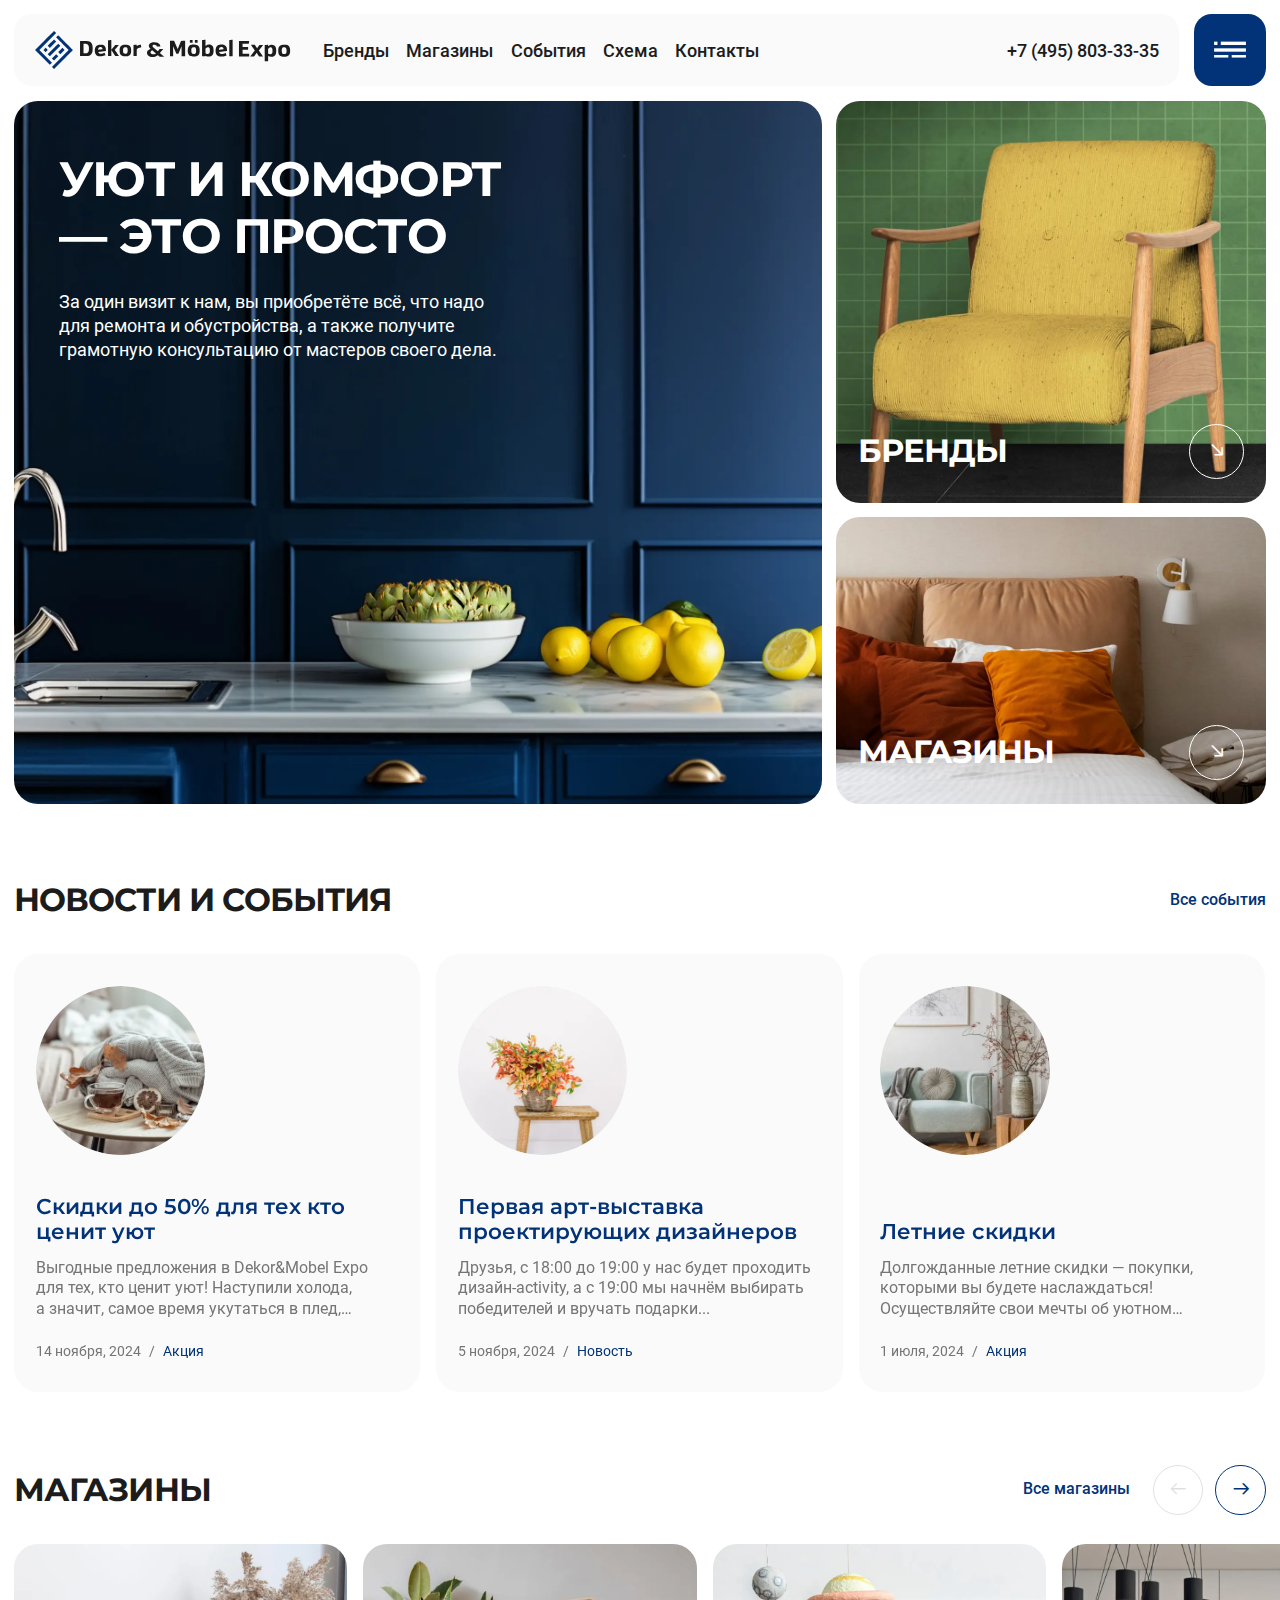
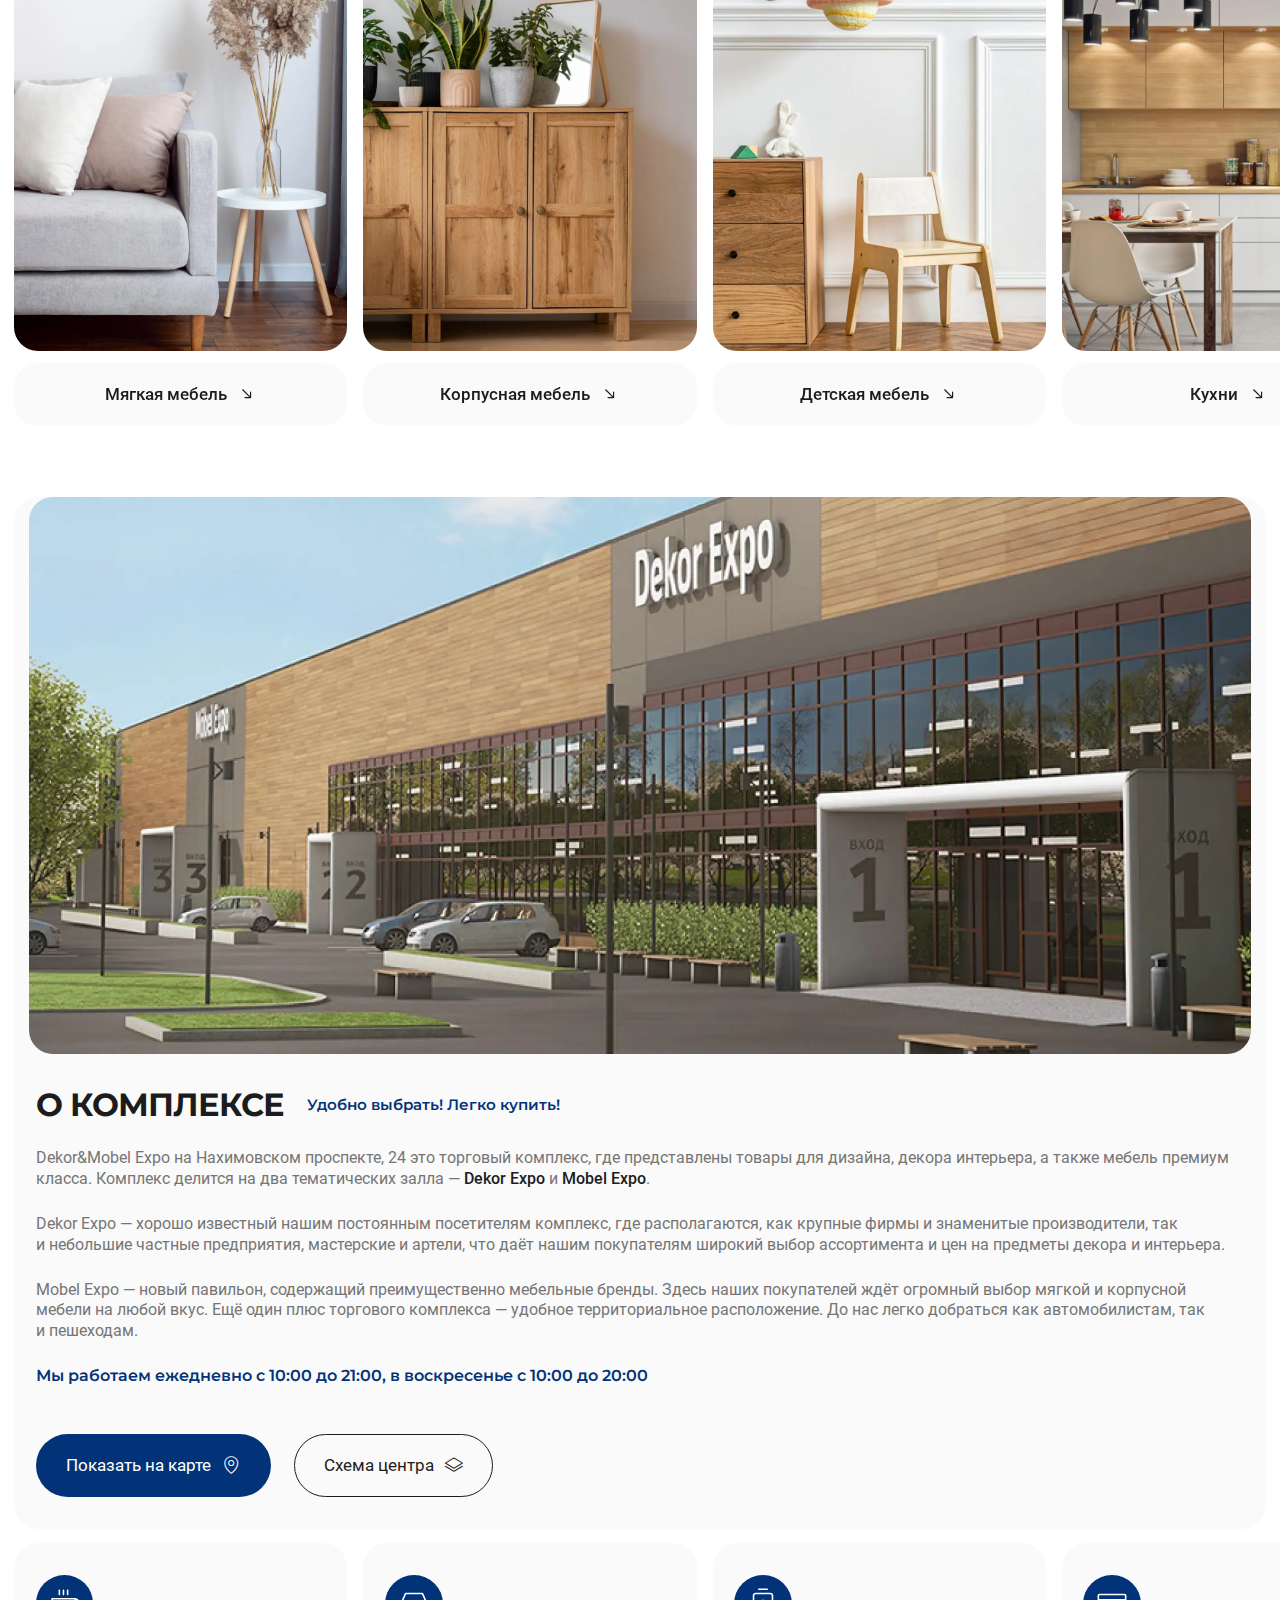
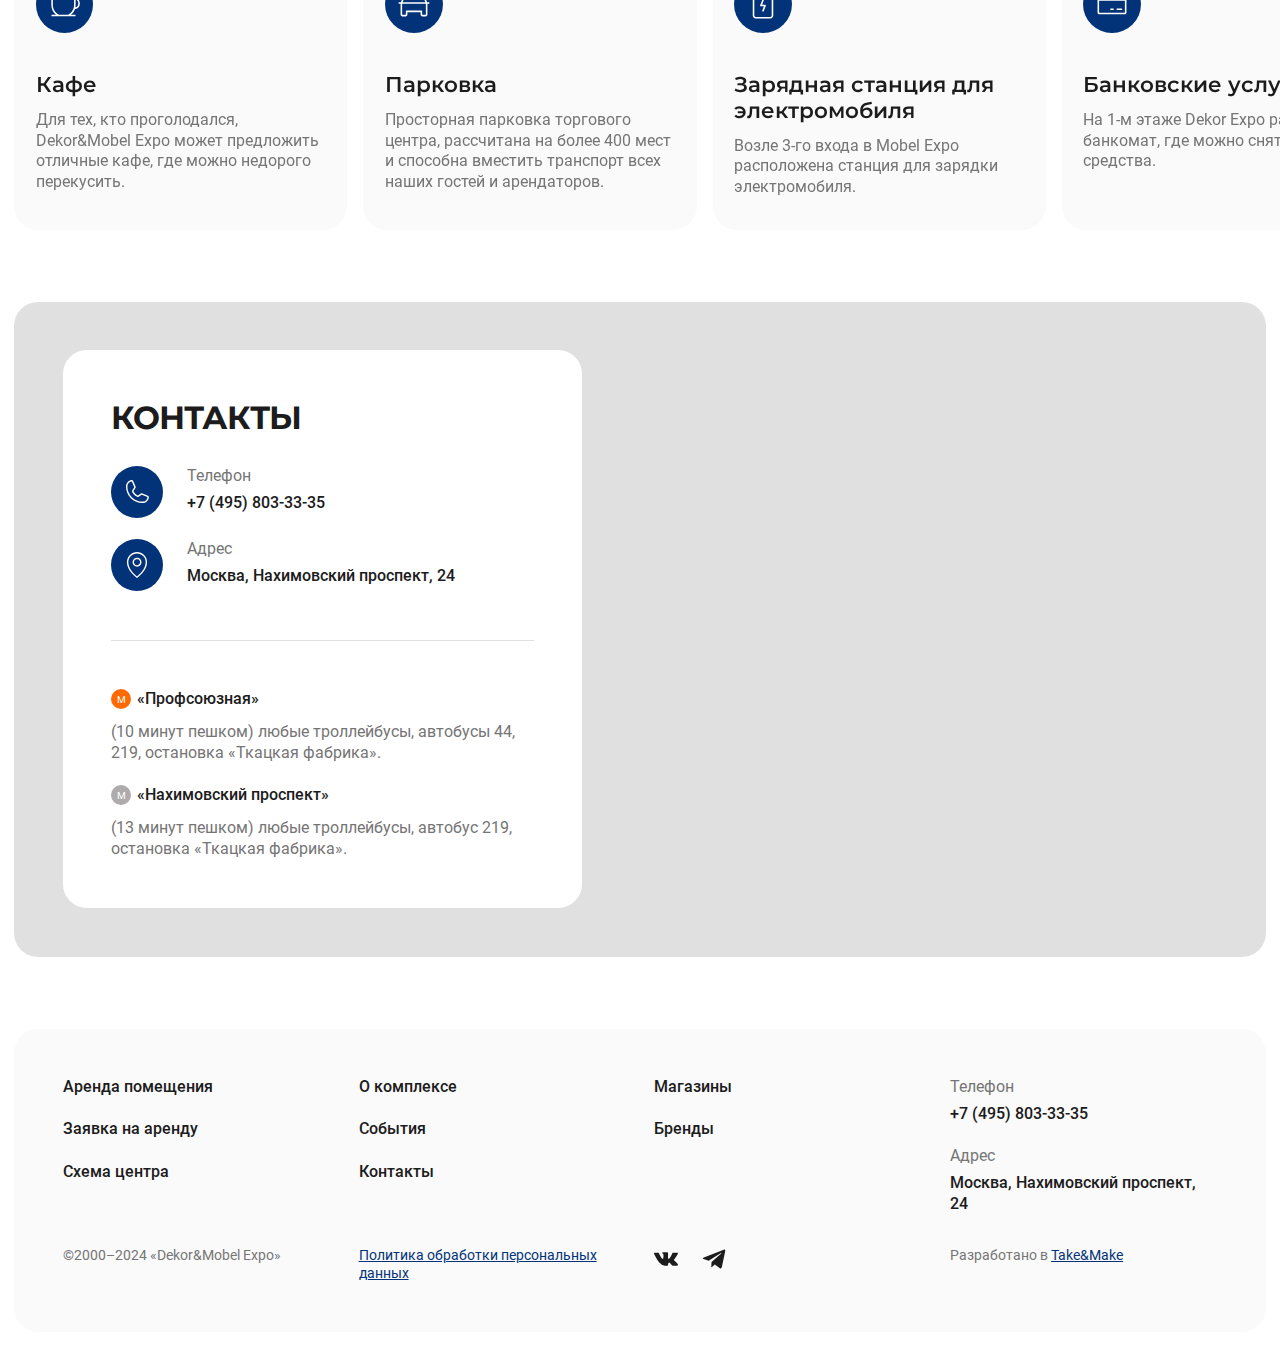
==== index.html @ 12298556 "Загружен проект" ====
<!DOCTYPE html>
<html lang="ru">
  <head>
    <meta charset="UTF-8">
    <meta http-equiv="X-UA-Compatible" content="IE=edge">
    <meta name="viewport" content="width=device-width, initial-scale=1.0">
    <meta name="theme-color" content="#ffffff">
    <link rel="icon" href="./img/content/favicon.svg">
    <link rel="mask-icon" href="./img/content/favicon.svg" color="#ffffff">
    <link rel="apple-touch-icon" sizes="152x152" href="./img/content/touch-icon-ipad.png">
    <link rel="apple-touch-icon" sizes="167x167" href="./img/content/touch-icon-ipad-pro.png">
    <link rel="apple-touch-icon" sizes="180x180" href="./img/content/touch-icon-iphone-retina.png">
    <title>Главная</title>
    <link rel="stylesheet" href="./css/style.min.css">
    <script src="./js/script.min.js" defer></script>
  </head>

  <body>
    <div class="wrapper">
      <header class="header" data-lp>
        <div class="container">
          <div class="header__body">
            <div class="header__main">
              <a class="header__logo logo" href="#" data-goto=".wrapper">
                <img class="logo__img" src="./img/content/logo.svg" alt="Dekor&Mobel Expo">
              </a>
              <nav class="header__nav header-nav">
                <ul class="header-nav__list">
                  <li class="header-nav__item">
                    <a class="header-nav__link" href="./brends.html">Бренды</a>
                  </li>
                  <li class="header-nav__item">
                    <a class="header-nav__link" href="./shops.html">Магазины</a>
                  </li>
                  <li class="header-nav__item">
                    <a class="header-nav__link" href="./events.html">События</a>
                  </li>
                  <li class="header-nav__item">
                    <a class="header-nav__link" href="./scheme.html">Схема</a>
                  </li>
                  <li class="header-nav__item">
                    <a class="header-nav__link" href="./contacts.html">Контакты</a>
                  </li>
                </ul>
              </nav>
              <ul class="header__info header-info">
                <li class="header-info__item header-info__item_schedule">
                  <span class="header-info__box"><b>ПН-СБ</b> 10:00 - 21:00</span>
                  <span class="header-info__box"><b>ВС</b> 10:00 - 20:00</span>
                </li>
                <li class="header-info__item"><a href="tel:+74958033335">+7 (495) 803-33-35</a></li>
              </ul>
            </div>
            <button class="header__menu" type="button" data-menu>
              <svg viewBox="0 0 86 86" fill="none" xmlns="http://www.w3.org/2000/svg" aria-hidden="true">
                  <rect x="24" y="33" width="4" height="4" fill="currentColor"/>
                  <rect x="32" y="33" width="30" height="4" fill="currentColor"/>
                  <rect x="24" y="41" width="38" height="4" fill="currentColor"/>
                  <rect x="24" y="49" width="17" height="3" fill="currentColor"/>
                  <rect x="45" y="49" width="17" height="3" fill="currentColor"/>
                </svg>
              <span class="seo">Меню сайта</span>
            </button>
          </div>
        </div>
      </header>

      <main class="page">
        <section class="welcome _mb">
          <div class="container">
            <div class="welcome__body">
              <div class="welcome__main">
                <figure class="welcome__img-box">
                  <picture><source srcset="./img/content/photo/welcome-1.webp" type="image/webp"><img class="welcome__img" src="./img/content/photo/welcome-1.jpg" alt="image"></picture>
                </figure>
                <div class="welcome__content">
                  <h1 class="welcome__title _h1">Уют и комфорт &mdash; это просто</h1>
                  <p class="welcome__text _p1">
                    За один визит к нам, вы приобретёте всё, что надо для ремонта
                    и обустройства, а также получите грамотную консультацию от мастеров
                    своего дела.
                  </p>
                </div>
              </div>
              <!-- welcome__cards выводим если есть ссылки welcome__link -->
              <div class="welcome__cards">
                <div class="welcome__card">
                  <figure class="welcome__img-box">
                    <picture><source srcset="./img/content/photo/welcome-2.webp" type="image/webp"><img class="welcome__img" src="./img/content/photo/welcome-2.jpg" alt="Бренды"></picture>
                  </figure>
                  <div class="welcome__card-inner">
                    <a class="welcome__link _h2" href="./brends.html">
                      <span class="welcome__link-text">Бренды</span>
                      <span
                        class="welcome__link-icon icon-link ilink ilink_large"
                        aria-hidden="true"
                      ></span>
                    </a>
                  </div>
                </div>
                <div class="welcome__card">
                  <figure class="welcome__img-box">
                    <picture><source srcset="./img/content/photo/welcome-3.webp" type="image/webp"><img class="welcome__img" src="./img/content/photo/welcome-3.jpg" alt="Магазины"></picture>
                  </figure>
                  <div class="welcome__card-inner">
                    <a class="welcome__link _h2" href="./shops.html">
                      <span class="welcome__link-text">Магазины</span>
                      <span
                        class="welcome__link-icon icon-link ilink ilink_large"
                        aria-hidden="true"
                      ></span>
                    </a>
                  </div>
                </div>
              </div>
            </div>
          </div>
        </section>
        <section class="h-news _mb">
          <div class="container">
            <div class="h-news__body">
              <!-- если нужны стрелки - убрать style="padding-right: 0" -->
              <div class="h-news__head" style="padding-right: 0">
                <h2 class="h-news__title _h2">Новости и события</h2>
                <div class="h-news__action">
                  <a class="h-news__more" href="./events.html">
                    <span class="h-news__more-icon icon-link ilink" aria-hidden="true"></span>
                    <span class="h-news__more-text">Все cобытия</span>
                  </a>
                </div>
              </div>
              <div class="news-slider">
                <div class="news-slider__wrapper">
                  <div class="news-slider__items">
                    <div class="news-slider__item">
                      <div class="new-card">
                        <figure class="new-card__img-box">
                          <picture><source srcset="./img/content/photo/new-card-1.webp" type="image/webp"><img class="new-card__img" src="./img/content/photo/new-card-1.jpg" alt="Скидки до 50% для тех кто ценит уют"></picture>
                        </figure>
                        <div class="new-card__main">
                          <a class="new-card__link" href="./new.html">
                            <span class="seo">Открыть событие</span>
                          </a>
                          <div class="new-card__content">
                            <h3 class="new-card__title _h3">Скидки до 50% для тех кто ценит уют</h3>
                            <p class="new-card__text">
                              Выгодные предложения в Dekor&amp;Mobel Expo для тех, кто ценит уют!
                              Наступили холода, а значит, самое время укутаться в плед, заварить
                              чашку ароматного чая...
                            </p>
                          </div>
                          <div
                            class="new-card__link-icon icon-link ilink ilink_large"
                            aria-hidden="true"
                          ></div>
                        </div>
                        <div class="new-card__info">
                          <ul class="new-info">
                            <li class="new-info__item">
                              <time class="new-info__date" datetime="2024-04-24 19:00">
                                14 ноября, 2024
                              </time>
                            </li>
                            <li class="new-info__item">Акция</li>
                          </ul>
                        </div>
                      </div>
                    </div>
                    <div class="news-slider__item">
                      <div class="new-card">
                        <figure class="new-card__img-box">
                          <picture><source srcset="./img/content/photo/new-card-2.webp" type="image/webp"><img class="new-card__img" src="./img/content/photo/new-card-2.jpg" alt="Первая арт-выставка проектирующих дизайнеров"></picture>
                        </figure>
                        <div class="new-card__main">
                          <a class="new-card__link" href="./new.html">
                            <span class="seo">Открыть событие</span>
                          </a>
                          <div class="new-card__content">
                            <h3 class="new-card__title _h3">
                              Первая арт-выставка проектирующих дизайнеров
                            </h3>
                            <p class="new-card__text">
                              Друзья, с 18:00 до 19:00 у нас будет проходить
                              дизайн-activity, а с 19:00 мы начнём выбирать победителей
                              и вручать подарки...
                            </p>
                          </div>
                          <div
                            class="new-card__link-icon icon-link ilink ilink_large"
                            aria-hidden="true"
                          ></div>
                        </div>
                        <div class="new-card__info">
                          <ul class="new-info">
                            <li class="new-info__item">
                              <time class="new-info__date" datetime="2024-04-24 19:00">
                                5 ноября, 2024
                              </time>
                            </li>
                            <li class="new-info__item">Новость</li>
                          </ul>
                        </div>
                      </div>
                    </div>
                    <div class="news-slider__item">
                      <div class="new-card">
                        <figure class="new-card__img-box">
                          <picture><source srcset="./img/content/photo/new-card-3.webp" type="image/webp"><img class="new-card__img" src="./img/content/photo/new-card-3.jpg" alt="Летние скидки"></picture>
                        </figure>
                        <div class="new-card__main">
                          <a class="new-card__link" href="./new.html">
                            <span class="seo">Открыть событие</span>
                          </a>
                          <div class="new-card__content">
                            <h3 class="new-card__title _h3">Летние скидки</h3>
                            <p class="new-card__text">
                              Долгожданные летние скидки &mdash; покупки, которыми вы будете
                              наслаждаться! Осуществляйте свои мечты об уютном и стильном
                              интерьере...
                            </p>
                          </div>
                          <div
                            class="new-card__link-icon icon-link ilink ilink_large"
                            aria-hidden="true"
                          ></div>
                        </div>
                        <div class="new-card__info">
                          <ul class="new-info">
                            <li class="new-info__item">
                              <time class="new-info__date" datetime="2024-04-24 19:00">
                                1 июля, 2024
                              </time>
                            </li>
                            <li class="new-info__item">Акция</li>
                          </ul>
                        </div>
                      </div>
                    </div>
                  </div>
                </div>
                <!-- если нужны стрелки - убрать style="display: none" -->
                <div class="news-slider__actions" style="display: none">
                  <button
                    class="news-slider__button news-slider__button_prev icon-left ilink"
                    type="button"
                  >
                    <span class="seo">Следующий слайд</span>
                  </button>
                  <button
                    class="news-slider__button news-slider__button_next icon-right ilink"
                    type="button"
                  >
                    <span class="seo">Следующий слайд</span>
                  </button>
                </div>
              </div>
            </div>
          </div>
        </section>
        <section class="h-shops _mb">
          <div class="container">
            <div class="h-shops__body">
              <div class="h-shops__head">
                <h2 class="h-shops__title _h2">Магазины</h2>
                <div class="h-shops__action">
                  <a class="h-shops__more" href="./shops.html">
                    <span class="h-shops__more-icon icon-link ilink" aria-hidden="true"></span>
                    <span class="h-shops__more-text">Все магазины</span>
                  </a>
                </div>
              </div>
              <div class="shops-slider">
                <div class="shops-slider__wrapper">
                  <ul class="shops-slider__items">
                    <li class="shops-slider__item">
                      <figure class="shops-slider__img-box">
                        <picture><source srcset="./img/content/category/category-1.webp" type="image/webp"><img class="shops-slider__img" src="./img/content/category/category-1.jpg" alt="Мягкая мебель"></picture>
                      </figure>
                      <a class="shops-slider__btn btn btn_light icon-link" href="./shops.html#id">
                        <span>Мягкая мебель</span>
                      </a>
                    </li>
                    <li class="shops-slider__item">
                      <figure class="shops-slider__img-box">
                        <picture><source srcset="./img/content/category/category-2.webp" type="image/webp"><img class="shops-slider__img" src="./img/content/category/category-2.jpg" alt="Корпусная мебель"></picture>
                      </figure>
                      <a class="shops-slider__btn btn btn_light icon-link" href="./shops.html#id">
                        <span>Корпусная мебель</span>
                      </a>
                    </li>
                    <li class="shops-slider__item">
                      <figure class="shops-slider__img-box">
                        <picture><source srcset="./img/content/category/category-3.webp" type="image/webp"><img class="shops-slider__img" src="./img/content/category/category-3.jpg" alt="Детская мебель"></picture>
                      </figure>
                      <a class="shops-slider__btn btn btn_light icon-link" href="./shops.html#id">
                        <span>Детская мебель</span>
                      </a>
                    </li>
                    <li class="shops-slider__item">
                      <figure class="shops-slider__img-box">
                        <picture><source srcset="./img/content/category/category-4.webp" type="image/webp"><img class="shops-slider__img" src="./img/content/category/category-4.jpg" alt="Кухни"></picture>
                      </figure>
                      <a class="shops-slider__btn btn btn_light icon-link" href="./shops.html#id">
                        <span>Кухни</span>
                      </a>
                    </li>
                    <li class="shops-slider__item">
                      <figure class="shops-slider__img-box">
                        <picture><source srcset="./img/content/category/category-5.webp" type="image/webp"><img class="shops-slider__img" src="./img/content/category/category-5.jpg" alt="Столы и стулья"></picture>
                      </figure>
                      <a class="shops-slider__btn btn btn_light icon-link" href="./shops.html#id">
                        <span>Столы и стулья</span>
                      </a>
                    </li>
                    <li class="shops-slider__item">
                      <figure class="shops-slider__img-box">
                        <picture><source srcset="./img/content/category/category-6.webp" type="image/webp"><img class="shops-slider__img" src="./img/content/category/category-6.jpg" alt="Кровати и матрасы"></picture>
                      </figure>
                      <a class="shops-slider__btn btn btn_light icon-link" href="./shops.html#id">
                        <span>Кровати и матрасы</span>
                      </a>
                    </li>
                    <li class="shops-slider__item">
                      <figure class="shops-slider__img-box">
                        <picture><source srcset="./img/content/category/category-7.webp" type="image/webp"><img class="shops-slider__img" src="./img/content/category/category-7.jpg" alt="Предметы интерьера"></picture>
                      </figure>
                      <a class="shops-slider__btn btn btn_light icon-link" href="./shops.html#id">
                        <span>Предметы интерьера</span>
                      </a>
                    </li>
                    <li class="shops-slider__item">
                      <figure class="shops-slider__img-box">
                        <picture><source srcset="./img/content/category/category-8.webp" type="image/webp"><img class="shops-slider__img" src="./img/content/category/category-8.jpg" alt="Ковры"></picture>
                      </figure>
                      <a class="shops-slider__btn btn btn_light icon-link" href="./shops.html#id">
                        <span>Ковры</span>
                      </a>
                    </li>
                    <li class="shops-slider__item">
                      <figure class="shops-slider__img-box">
                        <picture><source srcset="./img/content/category/category-9.webp" type="image/webp"><img class="shops-slider__img" src="./img/content/category/category-9.jpg" alt="Текстиль"></picture>
                      </figure>
                      <a class="shops-slider__btn btn btn_light icon-link" href="./shops.html#id">
                        <span>Текстиль</span>
                      </a>
                    </li>
                    <li class="shops-slider__item">
                      <figure class="shops-slider__img-box">
                        <picture><source srcset="./img/content/category/category-10.webp" type="image/webp"><img class="shops-slider__img" src="./img/content/category/category-10.jpg" alt="Освещение"></picture>
                      </figure>
                      <a class="shops-slider__btn btn btn_light icon-link" href="./shops.html#id">
                        <span>Освещение</span>
                      </a>
                    </li>
                    <li class="shops-slider__item">
                      <figure class="shops-slider__img-box">
                        <picture><source srcset="./img/content/category/category-11.webp" type="image/webp"><img class="shops-slider__img" src="./img/content/category/category-11.jpg" alt="Электрооборудование"></picture>
                      </figure>
                      <a class="shops-slider__btn btn btn_light icon-link" href="./shops.html#id">
                        <span>Электрооборудование</span>
                      </a>
                    </li>
                    <li class="shops-slider__item">
                      <figure class="shops-slider__img-box">
                        <picture><source srcset="./img/content/category/category-12.webp" type="image/webp"><img class="shops-slider__img" src="./img/content/category/category-12.jpg" alt="Двери и окна"></picture>
                      </figure>
                      <a class="shops-slider__btn btn btn_light icon-link" href="./shops.html#id">
                        <span>Двери и окна</span>
                      </a>
                    </li>
                    <li class="shops-slider__item">
                      <figure class="shops-slider__img-box">
                        <picture><source srcset="./img/content/category/category-13.webp" type="image/webp"><img class="shops-slider__img" src="./img/content/category/category-13.jpg" alt="Напольные покрытия"></picture>
                      </figure>
                      <a class="shops-slider__btn btn btn_light icon-link" href="./shops.html#id">
                        <span>Напольные покрытия</span>
                      </a>
                    </li>
                    <li class="shops-slider__item">
                      <figure class="shops-slider__img-box">
                        <picture><source srcset="./img/content/category/category-14.webp" type="image/webp"><img class="shops-slider__img" src="./img/content/category/category-14.jpg" alt="Плитка и керамогранит"></picture>
                      </figure>
                      <a class="shops-slider__btn btn btn_light icon-link" href="./shops.html#id">
                        <span>Плитка и керамогранит</span>
                      </a>
                    </li>
                    <li class="shops-slider__item">
                      <figure class="shops-slider__img-box">
                        <picture><source srcset="./img/content/category/category-15.webp" type="image/webp"><img class="shops-slider__img" src="./img/content/category/category-15.jpg" alt="Искусственный и натуральный камень"></picture>
                      </figure>
                      <a class="shops-slider__btn btn btn_light icon-link" href="./shops.html#id">
                        <span>Искусственный и натуральный камень</span>
                      </a>
                    </li>
                    <li class="shops-slider__item">
                      <figure class="shops-slider__img-box">
                        <picture><source srcset="./img/content/category/category-16.webp" type="image/webp"><img class="shops-slider__img" src="./img/content/category/category-16.jpg" alt="Лакокрасочные материалы"></picture>
                      </figure>
                      <a class="shops-slider__btn btn btn_light icon-link" href="./shops.html#id">
                        <span>Лакокрасочные материалы</span>
                      </a>
                    </li>
                    <li class="shops-slider__item">
                      <figure class="shops-slider__img-box">
                        <picture><source srcset="./img/content/category/category-17.webp" type="image/webp"><img class="shops-slider__img" src="./img/content/category/category-17.jpg" alt="Сантехника"></picture>
                      </figure>
                      <a class="shops-slider__btn btn btn_light icon-link" href="./shops.html#id">
                        <span>Сантехника</span>
                      </a>
                    </li>
                    <li class="shops-slider__item">
                      <figure class="shops-slider__img-box">
                        <picture><source srcset="./img/content/category/category-18.webp" type="image/webp"><img class="shops-slider__img" src="./img/content/category/category-18.jpg" alt="Вентиляция и кондиционирование"></picture>
                      </figure>
                      <a class="shops-slider__btn btn btn_light icon-link" href="./shops.html#id">
                        <span>Вентиляция и кондиционирование</span>
                      </a>
                    </li>
                    <li class="shops-slider__item">
                      <figure class="shops-slider__img-box">
                        <picture><source srcset="./img/content/category/category-19.webp" type="image/webp"><img class="shops-slider__img" src="./img/content/category/category-19.jpg" alt="Камины"></picture>
                      </figure>
                      <a class="shops-slider__btn btn btn_light icon-link" href="./shops.html#id">
                        <span>Камины</span>
                      </a>
                    </li>
                    <li class="shops-slider__item">
                      <figure class="shops-slider__img-box">
                        <picture><source srcset="./img/content/category/category-20.webp" type="image/webp"><img class="shops-slider__img" src="./img/content/category/category-20.jpg" alt="Лифты"></picture>
                      </figure>
                      <a class="shops-slider__btn btn btn_light icon-link" href="./shops.html#id">
                        <span>Лифты</span>
                      </a>
                    </li>
                  </ul>
                </div>
                <div class="shops-slider__actions">
                  <button
                    class="shops-slider__button shops-slider__button_prev icon-left ilink"
                    type="button"
                  >
                    <span class="seo">Следующий слайд</span>
                  </button>
                  <button
                    class="shops-slider__button shops-slider__button_next icon-right ilink"
                    type="button"
                  >
                    <span class="seo">Следующий слайд</span>
                  </button>
                </div>
              </div>
            </div>
          </div>
        </section>
        <section class="h-about _mb">
          <div class="container">
            <div class="h-about__body">
              <div class="h-about__main">
                <figure class="h-about__img-box">
                  <picture><source srcset="./img/content/photo/about-1.webp" type="image/webp"><img class="h-about__img" src="./img/content/photo/about-1.jpg" alt="Торговый комплекс Mobel и Dekor Expo, Москва, Нахимовский проспект, 24"></picture>
                </figure>
                <div class="h-about__content">
                  <div class="h-about__head">
                    <div class="h-about-head">
                      <div class="h-about-head__item">
                        <h2 class="h-about-head__title _h2">О комплексе</h2>
                      </div>
                      <div class="h-about-head__item">
                        <strong class="h-about-head__slogan">Удобно выбрать! Легко купить!</strong>
                      </div>
                    </div>
                  </div>
                  <div class="h-about__showmore" data-showmore data-showmore-media="576">
                    <div class="h-about__showmore-content" data-showmore-content="220">
                      <p class="h-about__text">
                        Dekor&amp;Mobel Expo на Нахимовском проспекте, 24 это торговый комплекс,
                        где представлены товары для дизайна, декора интерьера, а также мебель премиум
                        класса. Комплекс делится на два тематических залла &mdash;
                        <b>Dekor Expo</b> и <b>Mobel Expo</b>.
                      </p>
                      <p class="h-about__text">
                        Dekor Expo &mdash; хорошо известный нашим постоянным посетителям комплекс,
                        где располагаются, как крупные фирмы и знаменитые производители, так
                        и небольшие частные предприятия, мастерские и артели, что даёт нашим
                        покупателям широкий выбор ассортимента и цен на предметы декора
                        и интерьера.
                      </p>
                      <p class="h-about__text">
                        Mobel Expo &mdash; новый павильон, содержащий преимущественно мебельные
                        бренды. Здесь наших покупателей ждёт огромный выбор мягкой и корпусной мебели
                        на любой вкус. Ещё один плюс торгового комплекса &mdash; удобное
                        территориальное расположение. До нас легко добраться как автомобилистам, так
                        и пешеходам.
                      </p>
                    </div>
                    <button class="h-about__showmore-btn" hidden data-showmore-button type="button">
                      <span>Подробнее</span>
                      <span>Скрыть</span>
                    </button>
                  </div>
                  <p class="h-about__text h-about__text_accent">
                    Мы работаем ежедневно с 10:00 до 21:00, в воскресенье с 10:00
                    до 20:00
                  </p>
                  <div class="h-about__action">
                    <a
                      class="h-about__btn btn btn_accent icon-pin"
                      href="#map"
                      data-goto="#map"
                      data-goto-top="100"
                    >
                      Показать на карте
                    </a>
                    <a class="h-about__btn btn btn_contour icon-stack" href="./scheme.html">
                      Схема центра
                    </a>
                  </div>
                </div>
              </div>
              <div class="benefits-slider">
                <div class="benefits-slider__wrapper">
                  <div class="benefits-slider__items">
                    <div class="benefits-slider__item">
                      <figure class="benefits-slider__img-box">
                        <img class="benefits-slider__img" src="./img/content/icons/coffee.svg" alt="Кафе">
                      </figure>
                      <h3 class="benefits-slider__title _h3">Кафе</h3>
                      <p class="benefits-slider__text">
                        Для тех, кто проголодался, Dekor&amp;Mobel Expo может предложить отличные кафе,
                        где можно недорого перекусить.
                      </p>
                    </div>
                    <div class="benefits-slider__item">
                      <figure class="benefits-slider__img-box">
                        <img class="benefits-slider__img" src="./img/content/icons/car.svg" alt="Парковка">
                      </figure>
                      <h3 class="benefits-slider__title _h3">Парковка</h3>
                      <p class="benefits-slider__text">
                        Просторная парковка торгового центра, рассчитана на более 400 мест и способна
                        вместить транспорт всех наших гостей и арендаторов.
                      </p>
                    </div>
                    <div class="benefits-slider__item">
                      <figure class="benefits-slider__img-box">
                        <img class="benefits-slider__img" src="./img/content/icons/battery.svg" alt="Зарядная станция для электромобиля">
                      </figure>
                      <h3 class="benefits-slider__title _h3">Зарядная станция для электромобиля</h3>
                      <p class="benefits-slider__text">
                        Возле 3-го входа в Mobel Expo расположена станция для зарядки электромобиля.
                      </p>
                    </div>
                    <div class="benefits-slider__item">
                      <figure class="benefits-slider__img-box">
                        <img class="benefits-slider__img" src="./img/content/icons/card.svg" alt="Банковские услуги">
                      </figure>
                      <h3 class="benefits-slider__title _h3">Банковские услуги</h3>
                      <p class="benefits-slider__text">
                        На 1-м этаже Dekor Expo расположен банкомат, где можно снять наличные средства.
                      </p>
                    </div>
                  </div>
                </div>
              </div>
            </div>
          </div>
        </section>
        <section class="h-contacts _mb">
          <div class="container">
            <div class="h-contacts__body">
              <div class="h-contacts__main">
                <h2 class="h-contacts__title _h2">Контакты</h2>
                <div class="list-grid">
                  <div class="list-grid__box">
                    <div class="contact-card">
                      <div class="contact-card__item">
                        <figure class="contact-card__img-box" aria-hidden="true">
                          <img class="contact-card__img" src="./img/content/icons/tel.svg" alt="Телефон">
                        </figure>
                        <dl class="contact-card__content">
                          <dt class="contact-card__name">Телефон</dt>
                          <dd class="contact-card__text">
                            <a href="tel:+74958033335">+7 (495) 803-33-35</a>
                          </dd>
                        </dl>
                      </div>
                      <div class="contact-card__item">
                        <figure class="contact-card__img-box" aria-hidden="true">
                          <img class="contact-card__img" src="./img/content/icons/pin.svg" alt="Адрес">
                        </figure>
                        <dl class="contact-card__content">
                          <dt class="contact-card__name">Адрес</dt>
                          <dd class="contact-card__text">Москва, Нахимовский проспект, 24</dd>
                        </dl>
                      </div>
                    </div>
                  </div>
                  <div class="list-grid__box">
                    <div class="contact-path">
                      <div class="contact-path__item">
                        <div class="contact-path__head">
                          <span
                            class="contact-path__icon"
                            aria-hidden="true"
                            style="background-color: #ff6a00"
                          >
                            М
                          </span>
                          <span class="contact-path__title">«Профсоюзная»</span>
                        </div>
                        <p class="contact-path__text">
                          (10 минут пешком) любые троллейбусы, автобусы 44, 219, остановка
                          &laquo;Ткацкая фабрика&raquo;.
                        </p>
                      </div>
                      <div class="contact-path__item">
                        <div class="contact-path__head">
                          <span
                            class="contact-path__icon"
                            aria-hidden="true"
                            style="background-color: #adabac"
                          >
                            М
                          </span>
                          <span class="contact-path__title">«Нахимовский проспект»</span>
                        </div>
                        <p class="contact-path__text">
                          (13 минут пешком) любые троллейбусы, автобус 219, остановка &laquo;Ткацкая
                          фабрика&raquo;.
                        </p>
                      </div>
                    </div>
                  </div>
                </div>
              </div>
              <div class="h-contacts__map-box" id="map"></div>
              <script src="https://api-maps.yandex.ru/2.1/?apikey=fe56076b-3bdf-425c-a83d-11dbe30b03b6&lang=ru_RU"></script>
              <script>
                function calculateNewSizeAndOffset() {
                  var windowWidth = window.innerWidth;
                  if (windowWidth < 768) {
                    return { size: [192, 46], offset: [-20, -35], zoom: 14 };
                  } else {
                    return { size: [246, 59], offset: [20, 0], zoom: 16 };
                  }
                }

                ymaps.ready(function () {
                  const map = new ymaps.Map(document.querySelector("#map"), {
                    center: [55.672428, 37.582709],
                    zoom: calculateNewSizeAndOffset().zoom,
                  });

                  const myPlacemark = new ymaps.Placemark(
                    [55.672428, 37.582709],
                    {},
                    {
                      iconLayout: "default#image",
                      iconImageHref: "./img/content/icons/map.svg",
                      iconImageSize: calculateNewSizeAndOffset().size,
                      iconImageOffset: calculateNewSizeAndOffset().offset,
                    }
                  );
                  map.controls.remove("geolocationControl"); // удаляем геолокацию
                  map.controls.remove("searchControl"); // удаляем поиск
                  map.controls.remove("trafficControl"); // удаляем контроль трафика
                  map.controls.remove("typeSelector"); // удаляем тип
                  map.controls.remove("fullscreenControl"); // удаляем кнопку перехода в полноэкранный режим
                  map.controls.remove("zoomControl"); // удаляем контрол зуммирования
                  map.controls.remove("rulerControl"); // удаляем контрол правил
                  map.behaviors.disable(["scrollZoom"]); // отключаем скролл карты (опционально)
                  map.geoObjects.add(myPlacemark);

                  window.addEventListener("resize", function () {
                    const newSizeAndOffset = calculateNewSizeAndOffset();
                    map.setZoom(newSizeAndOffset.zoom);
                    myPlacemark.options.set("iconImageSize", newSizeAndOffset.size);
                    myPlacemark.options.set("iconImageOffset", newSizeAndOffset.offset);
                  });
                });
              </script>
            </div>
          </div>
        </section>
      </main>
      <footer class="footer">
        <div class="container">
          <div class="footer__body">
            <div class="footer__grid footer__grid_main">
              <div class="footer__box footer__box_menu">
                <ul class="footer-menu">
                  <li class="footer-menu__item">
                    <a class="footer-menu__link" href="./index.html">Аренда помещения</a>
                  </li>
                  <li class="footer-menu__item">
                    <a class="footer-menu__link" href="./index.html">Заявка на аренду</a>
                  </li>
                  <li class="footer-menu__item">
                    <a class="footer-menu__link" href="./scheme.html">Схема центра</a>
                  </li>
                </ul>
              </div>
              <div class="footer__box footer__box_menu">
                <ul class="footer-menu">
                  <li class="footer-menu__item">
                    <a class="footer-menu__link" href="./about.html">О комплексе</a>
                  </li>
                  <li class="footer-menu__item">
                    <a class="footer-menu__link" href="./events.html">События</a>
                  </li>
                  <li class="footer-menu__item">
                    <a class="footer-menu__link" href="./contacts.html">Контакты</a>
                  </li>
                </ul>
              </div>
              <div class="footer__box footer__box_menu">
                <ul class="footer-menu">
                  <li class="footer-menu__item">
                    <a class="footer-menu__link" href="./shops.html">Магазины</a>
                  </li>
                  <li class="footer-menu__item">
                    <a class="footer-menu__link" href="./brends.html">Бренды</a>
                  </li>
                </ul>
              </div>
              <div class="footer__box footer__box_">
                <div class="contact-card">
                  <div class="contact-card__item">
                    <dl class="contact-card__content">
                      <dt class="contact-card__name">Телефон</dt>
                      <dd class="contact-card__text">
                        <a href="tel:+74958033335">+7 (495) 803-33-35</a>
                      </dd>
                    </dl>
                  </div>
                  <div class="contact-card__item">
                    <dl class="contact-card__content">
                      <dt class="contact-card__name">Адрес</dt>
                      <dd class="contact-card__text">Москва, Нахимовский проспект, 24</dd>
                    </dl>
                  </div>
                  <div class="contact-card__item contact-card__item_footer-social"></div>
                </div>
              </div>
            </div>
            <div class="footer__grid footer__grid_info">
              <div class="footer__box footer__box_copy">
                <p class="footer__info">©2000–2024 «Dekor&Mobel Expo»</p>
              </div>
              <div class="footer__box footer__box_policy">
                <p class="footer__info">
                  <a href="./policy.html">Политика обработки персональных данных</a>
                </p>
              </div>
              <div class="footer__box footer__box_social">
                <ul class="social" data-da=".contact-card__item_footer-social,767,first">
                  <li class="social__item">
                    <a class="social__link" href="https://vk.com/" target="_blank">
                      <svg viewBox="0 0 24 24" fill="none" xmlns="http://www.w3.org/2000/svg">
                      <path d="M23.8728 17.5197C23.8437 17.457 23.8166 17.4051 23.7915 17.3635C23.3751 16.6135 22.5793 15.693 21.4048 14.6017L21.3799 14.5767L21.3675 14.5644L21.3549 14.5519H21.3423C20.8093 14.0437 20.4717 13.702 20.3303 13.5271C20.0716 13.1938 20.0137 12.8565 20.1551 12.5147C20.2549 12.2565 20.6301 11.7112 21.2797 10.878C21.6214 10.4364 21.892 10.0825 22.0918 9.81589C23.5331 7.89977 24.158 6.67535 23.9663 6.14213L23.8919 6.01753C23.8418 5.94251 23.7127 5.87388 23.5047 5.8113C23.2962 5.74884 23.0297 5.73851 22.7047 5.78014L19.106 5.80499C19.0477 5.78434 18.9645 5.78626 18.856 5.8113C18.7477 5.83633 18.6935 5.84889 18.6935 5.84889L18.6309 5.88019L18.5812 5.91778C18.5395 5.94264 18.4937 5.98637 18.4436 6.04887C18.3939 6.11115 18.3523 6.18424 18.319 6.26752C17.9272 7.27552 17.4817 8.21271 16.9818 9.07903C16.6735 9.59561 16.3904 10.0433 16.1319 10.4224C15.8737 10.8013 15.6571 11.0805 15.4823 11.2595C15.3073 11.4386 15.1493 11.5821 15.0074 11.6905C14.8657 11.799 14.7575 11.8448 14.6827 11.828C14.6076 11.8113 14.5369 11.7946 14.47 11.778C14.3534 11.703 14.2597 11.601 14.189 11.4719C14.118 11.3427 14.0702 11.1802 14.0452 10.9845C14.0204 10.7886 14.0057 10.6201 14.0015 10.4784C13.9976 10.3369 13.9994 10.1367 14.0078 9.87852C14.0165 9.62017 14.0204 9.44536 14.0204 9.35371C14.0204 9.0371 14.0265 8.69349 14.0389 8.32278C14.0515 7.95207 14.0617 7.65835 14.0703 7.44197C14.0788 7.22537 14.0827 6.9962 14.0827 6.75461C14.0827 6.51301 14.068 6.32355 14.0389 6.18603C14.0102 6.04869 13.9661 5.91538 13.9081 5.78613C13.8496 5.65702 13.7641 5.55714 13.6519 5.48624C13.5395 5.41542 13.3997 5.35923 13.2333 5.31747C12.7917 5.21755 12.2295 5.1635 11.5462 5.1551C9.99683 5.13847 9.00126 5.23852 8.55974 5.45512C8.3848 5.54664 8.2265 5.67168 8.08495 5.82985C7.93496 6.01319 7.91404 6.11325 8.02232 6.1297C8.52223 6.20459 8.87613 6.38373 9.08442 6.66694L9.15948 6.81702C9.21786 6.9253 9.27616 7.117 9.3345 7.39186C9.39276 7.66671 9.43035 7.97076 9.4469 8.30383C9.48847 8.91206 9.48847 9.43271 9.4469 9.86583C9.40519 10.2991 9.3658 10.6364 9.3282 10.878C9.2906 11.1196 9.23441 11.3154 9.15948 11.4653C9.08442 11.6152 9.03448 11.7069 9.00944 11.7402C8.98445 11.7734 8.96362 11.7944 8.94708 11.8026C8.8388 11.8441 8.72618 11.8652 8.60963 11.8652C8.49291 11.8652 8.35136 11.8069 8.18479 11.6902C8.01825 11.5735 7.84542 11.4132 7.66628 11.2091C7.48714 11.0049 7.28511 10.7196 7.0601 10.3531C6.83527 9.98658 6.60199 9.55342 6.3604 9.0536L6.16052 8.69112C6.03556 8.45793 5.86487 8.11839 5.64827 7.6728C5.43153 7.22703 5.23996 6.79584 5.07343 6.37931C5.00686 6.20437 4.90685 6.07119 4.77358 5.97954L4.71104 5.94194C4.66946 5.90868 4.60272 5.87336 4.51116 5.83572C4.41946 5.79812 4.32379 5.77116 4.22374 5.75457L0.799886 5.77943C0.450013 5.77943 0.21262 5.8587 0.0876216 6.017L0.0375959 6.09189C0.0126049 6.1336 0 6.20021 0 6.2919C0 6.38355 0.024991 6.49603 0.0750167 6.62922C0.574836 7.80392 1.11838 8.93683 1.70565 10.0281C2.29291 11.1194 2.80323 11.9985 3.23631 12.6645C3.66947 13.331 4.11099 13.9601 4.56088 14.5514C5.01076 15.1429 5.30855 15.522 5.45425 15.6885C5.60012 15.8553 5.71471 15.9801 5.79799 16.0634L6.11045 16.3632C6.31038 16.5632 6.60396 16.8027 6.99135 17.0817C7.37882 17.3609 7.80778 17.6357 8.27845 17.9067C8.74921 18.1772 9.29686 18.398 9.92172 18.5687C10.5465 18.7396 11.1546 18.8082 11.7461 18.7751H13.1832C13.4746 18.75 13.6954 18.6583 13.8455 18.5001L13.8952 18.4375C13.9286 18.3878 13.9599 18.3105 13.9888 18.2066C14.0181 18.1025 14.0326 17.9878 14.0326 17.863C14.0241 17.5048 14.0513 17.1821 14.1136 16.8947C14.1759 16.6074 14.2469 16.3908 14.3263 16.2449C14.4057 16.0992 14.4952 15.9762 14.5949 15.8765C14.6947 15.7766 14.7659 15.716 14.8077 15.6952C14.8491 15.6742 14.8823 15.66 14.9073 15.6515C15.1072 15.5849 15.3425 15.6494 15.6135 15.8453C15.8843 16.0411 16.1383 16.2828 16.3758 16.5701C16.6133 16.8577 16.8985 17.1803 17.2317 17.5384C17.5651 17.8967 17.8566 18.163 18.1064 18.3382L18.3562 18.4882C18.523 18.5882 18.7396 18.6799 19.0063 18.7631C19.2724 18.8464 19.5056 18.8672 19.7058 18.8256L22.9046 18.7757C23.221 18.7757 23.4672 18.7233 23.6419 18.6194C23.8168 18.5152 23.9208 18.4005 23.9543 18.2758C23.9878 18.1508 23.9895 18.0091 23.9607 17.8507C23.931 17.6926 23.9018 17.5821 23.8728 17.5197Z" fill="currentColor"/>
                      </svg>
                      <span class="seo">Dekor&Mobel Expo во Вконтакте</span>
                    </a>
                  </li>
                  <li class="social__item">
                    <a class="social__link" href="https://t.me/telegram" target="_blank">
                      <svg viewBox="0 0 24 24" fill="none" xmlns="http://www.w3.org/2000/svg">
                      <path d="M9.22461 20.3126L9.57461 15.0251L19.1746 6.37508C19.5996 5.98758 19.0871 5.80008 18.5246 6.13758L6.67461 13.6251L1.54961 12.0001C0.449613 11.6876 0.437112 10.9251 1.79961 10.3751L21.7621 2.67508C22.6746 2.26258 23.5496 2.90008 23.1996 4.30008L19.7996 20.3126C19.5621 21.4501 18.8746 21.7251 17.9246 21.2001L12.7496 17.3751L10.2621 19.7876C9.97461 20.0751 9.73711 20.3126 9.22461 20.3126Z" fill="currentColor"/>
                      </svg>
                      <span class="seo">Dekor&Mobel Expo в Телеграм</span>
                    </a>
                  </li>
                </ul>
              </div>
              <div class="footer__box footer__box_dev">
                <p class="footer__info">
                  Разработано в <a href="https://take-make.ru" target="_blank">Take&Make</a>
                </p>
              </div>
            </div>
          </div>
        </div>
      </footer>
    </div>

    <aside class="menu">
      <div class="menu__body">
        <div class="menu__head">
          <figure class="logo">
            <img class="logo__img" src="./img/content/logo.svg" alt="Dekor&Mobel Expo">
          </figure>
          <button class="menu__btn" type="button" data-menu>
            <svg viewBox="0 0 38 38" fill="none" xmlns="http://www.w3.org/2000/svg">
              <path d="M23.8886 23.3436C23.9606 23.4157 24.001 23.5135 24.001 23.6154C24.0009 23.7173 23.9604 23.8151 23.8883 23.8872C23.8162 23.9592 23.7185 23.9997 23.6166 23.9998C23.5146 23.9999 23.4168 23.9595 23.3447 23.8875L19.001 19.5441L14.6573 23.8875C14.5851 23.9595 14.4873 23.9999 14.3854 23.9998C14.2835 23.9997 14.1857 23.9592 14.1136 23.8872C14.0416 23.8151 14.001 23.7173 14.001 23.6154C14.0009 23.5135 14.0413 23.4157 14.1133 23.3436L18.457 19.0001L14.1133 14.6567C14.0413 14.5846 14.0009 14.4868 14.001 14.3848C14.001 14.2829 14.0416 14.1852 14.1136 14.1131C14.1857 14.041 14.2835 14.0005 14.3854 14.0005C14.4873 14.0004 14.5851 14.0408 14.6573 14.1128L19.001 18.4562L23.3447 14.1128C23.4168 14.0408 23.5146 14.0004 23.6166 14.0005C23.7185 14.0005 23.8162 14.041 23.8883 14.1131C23.9604 14.1852 24.0009 14.2829 24.001 14.3848C24.001 14.4868 23.9606 14.5846 23.8886 14.6567L19.5449 19.0001L23.8886 23.3436Z" fill="currentColor"/>
            </svg>
            <span class="seo">Закрыть меню</span>
          </button>
        </div>
        <div class="list-grid">
          <div class="list-grid__box">
            <ul class="header-menu">
              <li class="header-menu__item">
                <a class="header-menu__link" href="./about.html">О комплексе</a>
              </li>
              <li class="header-menu__item">
                <a class="header-menu__link" href="./shops.html">Магазины</a>
              </li>
              <li class="header-menu__item">
                <a class="header-menu__link" href="./brends.html">Бренды</a>
              </li>
              <li class="header-menu__item">
                <a class="header-menu__link" href="./services.html">Услуги</a>
              </li>
              <li class="header-menu__item">
                <a class="header-menu__link" href="./events.html">События</a>
              </li>
              <li class="header-menu__item">
                <a class="header-menu__link" href="./contacts.html">Контакты</a>
              </li>
              <li class="header-menu__item">
                <a class="header-menu__link" href="./scheme.html">Схема</a>
              </li>
              <li class="header-menu__item">
                <a class="header-menu__link" href="./index.html">Информация об аренде</a>
              </li>
              <li class="header-menu__item">
                <a class="header-menu__link" href="./index.html">Заявка на аренду</a>
              </li>
            </ul>
          </div>
          <div class="list-grid__box">
            <div class="contact-card">
              <div class="contact-card__item">
                <dl class="contact-card__content">
                  <dt class="contact-card__name">Телефон</dt>
                  <dd class="contact-card__text">
                    <a href="tel:+74958033335">+7 (495) 803-33-35</a>
                  </dd>
                </dl>
              </div>
              <div class="contact-card__item">
                <dl class="contact-card__content">
                  <dt class="contact-card__name">Режим работы</dt>
                  <dd class="contact-card__text">ПН-СБ 10:00 - 21:00    ВС 10:00 - 20:00</dd>
                </dl>
              </div>
              <div class="contact-card__item">
                <dl class="contact-card__content">
                  <dt class="contact-card__name">Email</dt>
                  <dd class="contact-card__text">
                    <a href="mailto:info@mobelexpo.ru">info@mobelexpo.ru</a>
                  </dd>
                </dl>
              </div>
              <div class="contact-card__item">
                <dl class="contact-card__content">
                  <dt class="contact-card__name">Адрес</dt>
                  <dd class="contact-card__text">Москва, Нахимовский проспект, 24</dd>
                </dl>
              </div>
            </div>
          </div>
        </div>
      </div>
    </aside>
  </body>
</html>
---- css/style.min.css ----
.menu,.popup__inner{overflow:auto}.seo{position:absolute;width:1px;height:1px;margin:-1px;border:0;padding:0;white-space:nowrap;clip-path:inset(100%);clip:rect(0 0 0 0);overflow:hidden}@font-face{font-family:icons;font-display:swap;src:url(../fonts/icons.woff2) format("woff2"),url(../fonts/icons.woff) format("woff");font-weight:400;font-style:normal}@font-face{font-family:Montserrat;font-display:swap;src:url(../fonts/Montserrat-Bold.woff2) format("woff2"),url(../fonts/Montserrat-Bold.woff) format("woff");font-weight:700;font-style:normal}._h1,._h2{font-family:Montserrat,sans-serif;font-weight:700;text-transform:uppercase;line-height:1.2;letter-spacing:-.03em}@font-face{font-family:Montserrat;font-display:swap;src:url(../fonts/Montserrat-SemiBold.woff2) format("woff2"),url(../fonts/Montserrat-SemiBold.woff) format("woff");font-weight:600;font-style:normal}._h3,._h4,.h-about-head__slogan,.h-about__text_accent{font-family:Montserrat,sans-serif;font-weight:600;line-height:1.2}@font-face{font-family:Roboto;font-display:swap;src:url(../fonts/Roboto-Medium.woff2) format("woff2"),url(../fonts/Roboto-Medium.woff) format("woff");font-weight:500;font-style:normal}@font-face{font-family:Roboto;font-display:swap;src:url(../fonts/Roboto-Regular.woff2) format("woff2"),url(../fonts/Roboto-Regular.woff) format("woff");font-weight:400;font-style:normal}body,html{font-family:Roboto,sans-serif;font-weight:400}[class*=" icon-"]::after,[class^=icon-]::after{font-family:icons!important;speak:never;font-style:normal;font-weight:400;font-variant:normal;text-transform:none;line-height:1;font-size:1.2em;-webkit-font-smoothing:antialiased;-moz-osx-font-smoothing:grayscale}.icon-battery::after{content:"\e900"}.icon-bulb::after{content:"\e901"}.icon-car::after{content:"\e902"}.icon-card::after{content:"\e903"}.icon-clock::after{content:"\e904"}.icon-coffee::after{content:"\e905"}.icon-left::after{content:"\e906"}.icon-link::after{content:"\e907"}.icon-phone::after{content:"\e908"}.icon-pin::after{content:"\e909"}.icon-right::after{content:"\e90a"}.icon-stack::after{content:"\e90b"}/*! normalize.css v8.0.1 | MIT License | github.com/necolas/normalize.css */html{line-height:1.15;-webkit-text-size-adjust:100%}hr{box-sizing:content-box;height:0;overflow:visible}pre{font-family:monospace,monospace;font-size:1em}abbr[title]{border-bottom:none;text-decoration:underline;-webkit-text-decoration:underline dotted;text-decoration:underline dotted}b,strong{font-weight:bolder}code,kbd,samp{font-family:monospace,monospace;font-size:1em}small{font-size:80%}sub,sup{font-size:75%;line-height:0;position:relative;vertical-align:baseline}sub{bottom:-.25em}sup{top:-.5em}button,input,optgroup,select,textarea{font-family:inherit;font-size:100%;line-height:1.15;margin:0}button,input{overflow:visible}button,select{text-transform:none}[type=button],[type=reset],[type=submit],button{-webkit-appearance:button}[type=button]::-moz-focus-inner,[type=reset]::-moz-focus-inner,[type=submit]::-moz-focus-inner,button::-moz-focus-inner{border-style:none;padding:0}[type=button]:-moz-focusring,[type=reset]:-moz-focusring,[type=submit]:-moz-focusring,button:-moz-focusring{outline:1px dotted ButtonText}fieldset{padding:.35em .75em .625em}legend{box-sizing:border-box;color:inherit;display:table;max-width:100%;padding:0;white-space:normal}progress{vertical-align:baseline}textarea{overflow:auto}[type=checkbox],[type=radio]{box-sizing:border-box;padding:0}[type=number]::-webkit-inner-spin-button,[type=number]::-webkit-outer-spin-button{height:auto}[type=search]{-webkit-appearance:textfield;outline-offset:-2px}[type=search]::-webkit-search-decoration{-webkit-appearance:none}::-webkit-file-upload-button{-webkit-appearance:button;font:inherit}details{display:block}summary{display:list-item}template{display:none}[hidden]{display:none!important}*,::after,::before{box-sizing:border-box;padding:0;margin:0}ul{list-style:none}a{text-decoration:none}b,strong{font-weight:inherit}img{display:block;max-width:100%;width:100%;-webkit-user-select:none;-moz-user-select:none;user-select:none}button,input,select,textarea{font:inherit}input,textarea{border-radius:0}input:-webkit-autofill{-webkit-text-fill-color:transparent;-webkit-transition:background-color 600s ease-in-out 0s;transition:background-color 600s ease-in-out 0s}button{cursor:pointer}[href^="tel:"]{white-space:nowrap}[type=search]::-webkit-search-cancel-button,[type=search]::-webkit-search-decoration{-webkit-appearance:none;appearance:none}[type=search]{-webkit-appearance:textfield;-moz-appearance:textfield;appearance:textfield;outline-offset:-2px}body,html{height:100%}:root{--height-header:84px;--width-border:1px;--width-page:100vw;--height-page:100vh;--width-col-4:296px;--height-btn:56px;--height-ilink:42px;--height-ilink-large:42px;--gap-large:32px;--gap-medium:32px;--gap-normal:24px;--gap-small:12px;--gap-smallest:12px;--padding-page:var(--gap-small);--padding-medium:24px;--padding-normal:18px;--color-dark:#1c1c1c;--color-grey:#757575;--color-accent:#023378;--color-accent-light:#6f91a6;--color-light:#fafafa;--color-border:rgba(0, 0, 0, 0.12);--color-white:#ffffff;--transition-duration:0.3s;--radius-normal:24px;--radius-small:12px;--text-medium:16px;--text-normal:16px;--text-small:14px;--text-smallest:14px}html.is-lock{overflow:clip}body,html{font-size:var(--text-normal);line-height:1.3;color:var(--color-grey);background-color:var(--color-white)}.wrapper{position:relative;display:flex;flex-direction:column;min-height:100%;padding-top:var(--height-header);overflow:clip}.page{flex:1 1 auto}.page_small{display:flex;flex-direction:column}.page_small>:last-child{flex-grow:1}.container{width:100%;max-width:100%;padding:0 var(--padding-page);margin:0 auto}.swiper-horizontal{touch-action:pan-y}.swiper-vertical{touch-action:pan-x}._h4{font-size:var(--text-medium)}.btn{display:inline-flex;align-items:center;justify-content:center;height:var(--height-btn);padding:0 var(--padding-medium);white-space:nowrap;text-wrap:balance;-webkit-user-select:none;-moz-user-select:none;user-select:none;text-align:center;font-size:var(--text-medium);line-height:1;color:var(--color-accent);background-color:transparent;border:var(--width-border) solid transparent;border-radius:var(--height-btn);transition-duration:var(--transition-duration);transition-property:color,background-color,border-color}.btn::after{margin-left:10px}.btn:focus-visible{outline:0}.btn_accent{color:var(--color-white);background-color:var(--color-accent)}.btn_accent:focus-visible{background-color:var(--color-dark)}.btn_accent:active{background-color:var(--color-dark)}.btn_contour{color:var(--color-dark);border-color:var(--color-dark)}.btn_contour:focus-visible{color:var(--color-accent);border-color:var(--color-accent)}.btn_contour:active{color:var(--color-light);background-color:var(--color-accent);border-color:transparent}.btn_light{font-weight:500;color:var(--color-dark);background-color:var(--color-light)}.btn_light:focus-visible{color:var(--color-light);background-color:var(--color-accent)}.btn_light:active{color:var(--color-light);background-color:var(--color-accent)}.ilink{flex-shrink:0;display:flex;align-items:center;justify-content:center;aspect-ratio:1/1;width:var(--height-ilink);color:var(--color-accent);background-color:transparent;border:var(--width-border) solid currentColor;border-radius:50%;overflow:hidden;transition-duration:var(--transition-duration);transition-property:color,background-color,border-color}.ilink:focus-visible{outline:0;color:var(--color-light);background-color:var(--color-accent);border-color:transparent}.ilink:active{color:var(--color-light);background-color:var(--color-accent);border-color:transparent}.ilink_large{width:var(--height-ilink-large)}.ilink.is-disabled{color:var(--color-border)!important;background-color:transparent!important;border-color:var(--color-border)!important;cursor:default}.header{position:fixed;z-index:10;top:0;right:0;left:0;background-color:var(--color-white)}.header__body{position:relative;display:flex;padding:14px 0 18px}.is-menu-open .header__body{border-bottom:var(--width-border) solid var(--color-border)}.header__main{flex-grow:1;display:flex;align-items:center;font-weight:500;font-size:18px;line-height:initial;color:var(--color-dark)}.header__main a{color:inherit;transition-duration:var(--transition-duration);transition-property:color}.header__main a:focus-visible{outline:0;color:var(--color-accent)}.header__main a:active{color:var(--color-accent-light)}.header__nav{margin-right:auto}.header__info{margin-left:auto}.header__menu{flex-shrink:0;margin-left:var(--gap-small);font-size:0;color:var(--color-white);background-color:var(--color-accent);border:none;border-radius:var(--radius-small);outline:0;transition-duration:var(--transition-duration);transition-property:color,background-color}.header__menu svg{aspect-ratio:1/1;height:auto;pointer-events:none}.logo{flex-shrink:0;width:257px}.logo__img{aspect-ratio:190/28;-o-object-fit:contain;object-fit:contain;-o-object-position:center;object-position:center}.header-nav{display:none}.header-nav__list{display:flex;align-items:center}.header-nav__item+.header-nav__item{margin-left:calc(1.2 * var(--gap-small))}.header-info{display:none}.header-info__item{position:relative;display:flex;align-items:center}.header-info__item b,.header-info__item strong{font-weight:400;color:var(--color-accent)}.header-info__item:not(:last-child){margin-right:calc(2.2 * var(--gap-small) + var(--width-border))}.header-info__item:not(:last-child)::before{content:"";position:absolute;top:50%;transform:translateY(-50%);right:calc(-1.1 * var(--gap-small) - var(--width-border));width:var(--width-border);height:73%;background-color:var(--color-border);border-radius:2px}.header-info__item_schedule{display:none}.header-info__box+.header-info__box{margin-left:calc(1.2 * var(--gap-small))}.menu{position:fixed;z-index:9;top:var(--height-header);right:0;width:100%;max-width:var(--width-page);height:calc(var(--height-page) - var(--height-header));max-height:calc(var(--height-page) - var(--height-header));padding:var(--gap-medium) var(--gap-small);background-color:var(--color-white);opacity:0;visibility:hidden;pointer-events:none}.is-menu-open .menu{opacity:1;visibility:visible;pointer-events:auto}.menu__head{display:none}.menu__btn{aspect-ratio:1/1;height:38px;font-size:0;color:var(--color-grey);background-color:var(--color-light);border:none;border-radius:5px;transition-duration:var(--transition-duration);transition-property:color,background-color}.menu__btn svg{aspect-ratio:1/1;width:100%;max-width:100%;height:auto;pointer-events:none}.menu__btn:focus-visible{outline:0;color:var(--color-light);background-color:var(--color-accent)}.menu__btn:active{color:var(--color-light);background-color:var(--color-accent)}.header-menu__item+.header-menu__item{margin-top:var(--gap-medium)}.header-menu__link{display:block;font-weight:500;color:var(--color-dark);transition-duration:var(--transition-duration);transition-property:color}.header-menu__link:focus-visible{outline:0;color:var(--color-accent)}.header-menu__link:active{color:var(--color-accent-light)}.footer{padding-bottom:var(--gap-small)}.footer__body{padding:var(--gap-large) var(--padding-normal);background-color:var(--color-light);border-radius:var(--radius-normal)}.footer__grid{display:grid}.footer__grid_main:not(:last-child){margin-bottom:var(--gap-medium)}.footer__grid_info a:not([class]){text-decoration:underline;color:var(--color-accent);transition-duration:var(--transition-duration);transition-property:color}.footer__grid_info a:not([class]):focus-visible{outline:0;text-decoration:none}.footer__grid_info a:not([class]):active{text-decoration:none;color:var(--color-accent-light)}.footer__box_dev{order:4}.footer-menu__item+.footer-menu__item{margin-top:var(--padding-normal)}.footer-menu__link{font-weight:500;color:var(--color-dark);transition-duration:var(--transition-duration);transition-property:color}.footer-menu__link:focus-visible{outline:0;color:var(--color-accent)}.footer-menu__link:active{color:var(--color-accent-light)}.social{display:flex;flex-wrap:wrap;margin:0 calc(-1 * var(--gap-smallest)) calc(-2 * var(--gap-smallest))}.social__item{margin:0 var(--gap-smallest) calc(2 * var(--gap-smallest))}.social__link{display:flex;align-items:center;justify-content:center;color:var(--color-dark);transition-duration:var(--transition-duration);transition-property:color}.social__link:focus-visible{outline:0;color:var(--color-accent)}.social__link:active{color:var(--color-accent-light)}.social__link svg{flex-shrink:0;aspect-ratio:1/1;width:24px;height:auto}.popup{position:fixed;z-index:-5;top:0;right:0;bottom:0;left:0;display:flex;align-items:center;justify-content:center;background-color:rgb(from var(--color-dark) r g b/.8);transition-duration:var(--transition-duration);transition-property:opacity;opacity:0;visibility:hidden;pointer-events:none}.popup.is-open{z-index:20;opacity:1;visibility:visible;pointer-events:auto}.popup__body{position:relative;display:flex;max-height:96%;background-color:var(--color-white)}.popup__close{position:absolute;z-index:1;top:16px;right:18px;width:30px;height:30px;background-color:transparent;border:none}.popup__close::after,.popup__close::before{content:"";position:absolute;left:0;width:100%;height:3px;background-color:var(--color-accent);transition-duration:var(--transition-duration);transition-property:background-color}.popup__close::before{transform:translateY(-50%) rotate(-45deg);top:50%}.popup__close::after{transform:translateY(50%) rotate(45deg);bottom:50%}.popup__close:focus-visible{outline:0}.popup__close:focus-visible::after,.popup__close:focus-visible::before{background-color:var(--color-dark)}.popup__close:active::after,.popup__close:active::before{background-color:var(--color-dark)}.popup__inner{flex-shrink:0;flex-grow:1;transform:translate3d(0,0,0);max-width:100%;max-height:100%}.welcome__body{color:var(--color-white)}.welcome__main{position:relative;background-color:var(--color-light);border-radius:var(--radius-normal);overflow:hidden}.welcome__main:not(:last-child){margin:0 0 var(--gap-small)}.welcome__img-box{position:absolute;top:0;right:0;bottom:0;left:0;pointer-events:none}.welcome__img{height:100%;-o-object-fit:cover;object-fit:cover;-o-object-position:center;object-position:center}.welcome__content{position:relative}.welcome__title{display:-webkit-box;-webkit-line-clamp:4;-webkit-box-orient:vertical;overflow:hidden}.welcome__text{display:-webkit-box;-webkit-line-clamp:6;-webkit-box-orient:vertical;overflow:hidden}.welcome__card{position:relative;background-color:var(--color-light);border-radius:var(--radius-normal);overflow:hidden}.welcome__card:not(:last-child){margin:0 0 var(--gap-small)}.welcome__card-inner{position:relative;display:flex;flex-direction:column;justify-content:flex-end;padding:var(--gap-normal) var(--padding-normal)}.welcome__link{display:flex;align-items:center;justify-content:space-between;color:var(--color-white)}.welcome__link::after{content:"";position:absolute;top:0;right:0;bottom:0;left:0}.welcome__link:focus-visible{outline:0}.welcome__link:focus-visible .ilink{color:var(--color-light);background-color:var(--color-accent);border-color:transparent}.welcome__link:active .ilink{color:var(--color-light);background-color:var(--color-accent);border-color:transparent}.welcome__link-text{display:-webkit-box;-webkit-line-clamp:2;-webkit-box-orient:vertical;overflow:hidden;color:inherit}.welcome__link-icon{align-self:flex-end;color:var(--color-white)}.h-news{overflow:hidden}.h-news__head{display:flex;align-items:center;min-height:var(--height-ilink);padding-right:calc(2.7 * var(--height-ilink));margin-bottom:var(--padding-medium)}.h-news__title{color:var(--color-dark)}.h-news__action{align-self:flex-end;display:flex;align-items:center;min-height:var(--height-ilink);margin-left:var(--gap-small)}.h-news__more{font-weight:500;color:var(--color-accent);transition-duration:var(--transition-duration);transition-property:color;border-radius:var(--height-btn)}.h-news__more:focus-visible{outline:0}.h-news__more:focus-visible .h-news__more-text{text-decoration:underline}.h-news__more:active .h-news__more-text{color:var(--color-accent-light)}.h-news__more-text{display:none}.news-slider{position:relative}.news-slider__wrapper{width:100%}.news-slider__items{position:relative;display:flex;width:100%;will-change:transform}.news-slider__item{flex-shrink:0;margin-right:var(--gap-small)}.is-init .news-slider__item{margin-right:0}.news-slider__actions{position:absolute;right:0;bottom:100%;display:flex;margin-bottom:var(--padding-medium)}.news-slider__button{position:relative}.news-slider__button+.news-slider__button{margin-left:calc(.25 * var(--height-ilink))}.new-card{position:relative;display:flex;flex-direction:column;min-height:100%;padding:var(--gap-medium) var(--padding-normal);background-color:var(--color-light);border-radius:var(--radius-normal);overflow:hidden}.new-card__img-box{top:var(--padding-medium);right:var(--padding-medium);margin-bottom:calc(2.666 * var(--gap-small));pointer-events:none;border-radius:50%;overflow:hidden}.new-card__img{aspect-ratio:1/1;-o-object-fit:cover;object-fit:cover;-o-object-position:center;object-position:center}.new-card__main{display:flex;margin-top:auto}.new-card__link{position:absolute;z-index:1;top:0;right:0;bottom:0;left:0}.new-card__link:focus-visible{outline:0}.new-card__link:focus-visible~.ilink{color:var(--color-light);background-color:var(--color-accent);border-color:transparent}.new-card__link:active~.ilink{color:var(--color-light);background-color:var(--color-accent);border-color:transparent}.new-card__content{flex-grow:1;display:flex;flex-direction:column}.new-card__title{display:-webkit-box;-webkit-line-clamp:3;-webkit-box-orient:vertical;overflow:hidden;color:var(--color-accent)}.new-card__text{display:-webkit-box;-webkit-line-clamp:3;-webkit-box-orient:vertical;overflow:hidden}.new-card__link-icon{flex-shrink:0;align-self:flex-end;display:none;margin-left:calc(1.5 * var(--gap-small))}.new-info{display:flex;max-width:100%;font-size:var(--text-smallest)}.new-info__item{display:flex;color:var(--color-accent)}.new-info__item:not(:last-child){white-space:nowrap}.new-info__item:not(:last-child)::after{content:"/";margin:0 8px;color:var(--color-grey)}.new-info__link{color:inherit}.new-info__date{color:var(--color-grey)}.h-shops{overflow:hidden}.h-shops__head{display:flex;align-items:center;min-height:var(--height-ilink);padding-right:calc(2.7 * var(--height-ilink));margin-bottom:var(--padding-medium)}.h-shops__title{color:var(--color-dark)}.h-shops__action{align-self:flex-end;display:flex;align-items:center;min-height:var(--height-ilink);margin-left:var(--gap-small)}.h-shops__more{font-weight:500;color:var(--color-accent);transition-duration:var(--transition-duration);transition-property:color;border-radius:var(--height-btn)}.h-shops__more:focus-visible{outline:0}.h-shops__more:focus-visible .h-shops__more-text{text-decoration:underline}.h-shops__more:active .h-shops__more-text{color:var(--color-accent-light)}.h-shops__more-text{display:none}.shops-slider{position:relative}.shops-slider__wrapper{width:100%}.shops-slider__items{position:relative;display:flex;width:100%;will-change:transform}.shops-slider__item{flex-shrink:0;display:flex;flex-direction:column;margin-right:var(--gap-small);width:var(--width-col-4)}.is-init .shops-slider__item{margin-right:0}.shops-slider__img-box{background-color:var(--color-light);border-radius:var(--radius-normal);overflow:hidden}.shops-slider__img{aspect-ratio:455/555;-o-object-fit:cover;object-fit:cover;-o-object-position:center;object-position:center}.shops-slider__btn{flex-grow:1;margin-top:var(--gap-smallest);border-radius:var(--radius-normal)}.shops-slider__actions{position:absolute;right:0;bottom:100%;display:flex;margin-bottom:var(--padding-medium)}.shops-slider__button{position:relative}.shops-slider__button+.shops-slider__button{margin-left:calc(.25 * var(--height-ilink))}.h-about{overflow:clip}.h-about__main{background-color:var(--color-light);border-radius:var(--radius-normal)}.h-about__main:not(:last-child){margin-bottom:var(--gap-small)}.h-about__img-box{margin:var(--gap-small) var(--gap-small) var(--gap-medium);border-radius:var(--radius-normal);overflow:hidden}.h-about__img{height:100%;-o-object-fit:cover;object-fit:cover;-o-object-position:center;object-position:center}.h-about__content{padding:0 var(--padding-normal) var(--gap-medium)}.h-about__head{margin-bottom:var(--gap-normal)}.h-about__showmore:not(:last-child){margin-bottom:var(--gap-normal)}.h-about__showmore-btn{display:block;width:100%;margin-top:var(--padding-normal);text-transform:uppercase;text-align:left;font-weight:500;color:var(--color-accent);background-color:transparent;border:none}.h-about__showmore-btn span:last-child{display:none}._showmore-active .h-about__showmore-btn span{display:none}._showmore-active .h-about__showmore-btn span:last-child{display:block}.h-about__text b,.h-about__text strong{font-weight:500;color:var(--color-dark)}.h-about__text_accent{color:var(--color-accent)}.h-about__text+.h-about__text{margin-top:var(--gap-normal)}.h-about__action{display:flex;flex-wrap:wrap;margin:var(--gap-large) calc(-.8 * var(--gap-small)) calc(-1 * var(--gap-small))}.h-about__btn{flex-grow:1;margin:0 calc(.8 * var(--gap-small)) var(--gap-small)}.h-about-head{display:flex;flex-wrap:wrap;align-items:center;margin:0 calc(-.8 * var(--gap-small)) calc(-1 * var(--gap-small))}.h-about-head__item{margin:0 calc(.8 * var(--gap-small)) var(--gap-small)}.h-about-head__title{color:var(--color-dark)}.h-about-head__slogan{font-size:var(--text-small);color:var(--color-accent)}.benefits-slider{position:relative}.benefits-slider__wrapper{width:100%}.benefits-slider__items{position:relative;display:flex;width:100%;will-change:transform}.benefits-slider__item{flex-shrink:0;display:flex;flex-direction:column;padding:var(--gap-medium) var(--padding-normal);margin-right:var(--gap-small);width:var(--width-col-4);background-color:var(--color-light);border-radius:var(--radius-normal)}.is-init .benefits-slider__item{margin-right:0}.benefits-slider__img-box{flex-shrink:0;background-color:var(--color-accent);border-radius:50%;overflow:hidden}.benefits-slider__img{aspect-ratio:1/1;-o-object-fit:contain;object-fit:contain;-o-object-position:center;object-position:center}.benefits-slider__title{color:var(--color-dark)}.benefits-slider__title:not(:last-child){margin-bottom:var(--gap-smallest)}.h-contacts__main{padding:var(--gap-large) var(--padding-normal);margin-bottom:var(--gap-small);background-color:var(--color-light);border-radius:var(--radius-normal)}.h-contacts__title{margin-bottom:var(--padding-medium);color:var(--color-dark)}.h-contacts__map-box{width:100%;border-radius:var(--radius-normal);overflow:hidden}.h-contacts__map-box .ymaps-2-1-79-map-copyrights-promo{display:none}.list-grid__box+.list-grid__box{position:relative;margin-top:calc(2 * var(--gap-large) + var(--width-border))}.list-grid__box+.list-grid__box::before{content:"";position:absolute;top:calc(-1 * var(--gap-large) - var(--width-border));right:0;left:0;height:var(--width-border);background-color:var(--color-border)}.contact-card__item{display:flex;align-items:flex-start}.contact-card__item+.contact-card__item{margin-top:var(--padding-normal)}.contact-card__img-box{flex-shrink:0;width:52px;margin-right:var(--gap-normal);background-color:var(--color-accent);border-radius:50%;overflow:hidden}.contact-card__img{aspect-ratio:1/1;-o-object-fit:contain;object-fit:contain;-o-object-position:center;object-position:center}.contact-card__name{margin-bottom:calc(.5 * var(--gap-smallest))}.contact-card__text{font-weight:500;color:var(--color-dark)}.contact-card__text a{color:inherit;transition-duration:var(--transition-duration);transition-property:color}.contact-card__text a:focus-visible{outline:0;color:var(--color-accent)}.contact-card__text a:active{color:var(--color-accent-light)}.contact-path__item+.contact-path__item{margin-top:var(--padding-normal)}.contact-path__head{display:flex;align-items:center;margin-bottom:var(--gap-smallest)}.contact-path__icon{flex-shrink:0;align-self:flex-start;display:flex;align-items:center;justify-content:center;aspect-ratio:1/1;width:2em;margin-right:calc(.5 * var(--gap-smallest));font-size:.625em;color:var(--color-white);border-radius:50%}.contact-path__title{font-weight:500;color:var(--color-dark)}@media (min-width:575.98px){.is-menu-open .wrapper::after{content:"";position:absolute;z-index:12;top:0;right:0;bottom:0;left:0;background-color:rgba(0,0,0,.4)}.menu{z-index:15;top:0;bottom:0;height:var(--height-page);max-height:var(--height-page);padding:0 var(--gap-small) calc(2 * var(--gap-small)) calc(2 * var(--gap-small))}.menu__head{position:sticky;top:0;display:flex;justify-content:space-between;padding-top:calc(2 * var(--gap-small));padding-bottom:var(--gap-medium);background-color:var(--color-white)}.h-about__btn{flex-grow:0}}@media (min-width:767.98px){.footer__body{padding:var(--gap-large)}.footer__grid{grid-template-columns:1fr 1fr;gap:var(--gap-medium) var(--padding-medium)}.welcome__cards{display:flex}.welcome__card{flex-grow:1;flex-basis:0}.welcome__card:not(:last-child){margin:0 var(--gap-small) 0 0}.welcome__card:nth-child(n+3){display:none}.h-news__head{justify-content:space-between}.h-news__more{border-radius:0}.h-news__more-icon{display:none}.h-news__more-text{display:block}.h-shops__head{justify-content:space-between}.h-shops__more{border-radius:0}.h-shops__more-icon{display:none}.h-shops__more-text{display:block}.h-contacts__body{position:relative;padding:var(--gap-medium) var(--gap-normal);background-color:var(--color-border);border-radius:var(--radius-normal);overflow:hidden}.h-contacts__main{position:relative;z-index:1;width:45%;padding:var(--gap-large) var(--gap-normal);margin-bottom:0;background-color:var(--color-white)}.h-contacts__map-box{position:absolute;top:0;right:0;bottom:0;left:0}.contact-card__item_footer-social{display:none}}@media (min-width:1023.98px){.header{background-color:transparent}.header__body{padding:var(--gap-small) 0}.header__main{background-color:var(--color-light);border-radius:var(--radius-small)}.header__logo{margin-right:calc(2.2 * var(--gap-small))}.header-nav{display:flex;align-items:center}.header-nav__item:nth-child(n+6){display:none}.header-info{display:flex;align-items:center}.footer__grid{grid-template-columns:1fr 1fr 1fr 1fr}.welcome__body{display:flex}.welcome__main{flex-grow:1}.welcome__main:not(:last-child){margin:0 var(--gap-small) 0 0}.welcome__content{height:calc(var(--height-page) - var(--height-header) - var(--gap-small))}.welcome__cards{flex-shrink:0;flex-basis:34.3%;flex-direction:column}.welcome__card:not(:last-child){margin:0 0 var(--gap-small);flex-grow:1.4}.welcome__card-inner{min-height:100%}.welcome__link::after{display:none}.news-slider__item{width:calc((100% - 2 * var(--gap-small))/ 3)}.h-contacts__body{padding:var(--gap-large)}.h-contacts__main{padding:var(--gap-large)}}@media (min-width:1439.98px){:root{--width-col-4:calc((100% - 3 * var(--gap-small)) / 4)}.header-info__item_schedule{display:flex}.footer__grid_main:not(:last-child){margin-bottom:calc(2 * var(--gap-small))}.new-card{padding:var(--gap-medium) var(--padding-medium)}.new-card__img-box{position:absolute;top:32px}.new-card__main{position:relative}.new-card__title{margin-top:auto}.new-card__info{order:-1}.new-card__link-icon{display:flex}.h-about__main{position:relative;display:flex;flex-direction:row-reverse;align-items:flex-start}.h-about__img-box{flex-shrink:0;position:sticky;top:var(--height-header);width:calc(50% - .5 * var(--gap-small));margin:var(--gap-small)}.h-about__img{aspect-ratio:910/567;height:auto}.h-about__content{padding:var(--gap-large)}.h-contacts__main{width:36%}}@media (min-width:1920.98px){:root{--width-border:2px}.header__main{padding-right:var(--gap-medium);padding-left:var(--gap-medium)}.welcome__title:not(:last-child){margin-bottom:var(--gap-medium)}.welcome__card-inner{padding:var(--gap-normal)}.new-info__item:not(:last-child)::after{margin:0 calc(.4 * var(--gap-small))}}@media (min-width:3840.98px){:root{--height-header:252px}:root{--height-btn:136px}:root{--height-ilink:112px}:root{--height-ilink-large:128px}:root{--gap-large:120px}:root{--gap-medium:64px}:root{--gap-normal:48px}:root{--gap-small:40px}:root{--gap-smallest:24px}:root{--padding-medium:64px}:root{--padding-normal:48px}:root{--text-medium:36px}:root{--radius-normal:48px}:root{--radius-small:44px}:root{--text-normal:32px}:root{--text-small:32px}:root{--text-smallest:28px}.container{max-width:3840px}._mb{margin-bottom:160px}._h1{font-size:128px}._h2{font-size:84px}._h3{font-size:48px}._p1{font-size:40px}.btn::after{margin-left:20px}.ilink::after{font-size:60px}.header__main{font-size:36px}.header__menu svg{width:172px}.logo{width:514px}.menu{width:800px}.menu__btn{height:76px}.menu__btn{border-radius:10px}.footer__info{font-size:32px}.social__link svg{width:48px}.welcome__content{min-height:1400px}.welcome__content{max-height:1920px}.welcome__content{padding-top:120px}.welcome__content{padding-right:120px}.welcome__content{padding-bottom:120px}.welcome__content{padding-left:120px}.welcome__title{max-width:1300px}.welcome__text{max-width:1000px}.new-card__img-box{width:380px}.new-card__title:not(:last-child){margin-bottom:28px}.new-card__info{margin-bottom:508px}.benefits-slider__img-box{width:124px}.benefits-slider__img-box{margin-bottom:88px}.contact-card__img-box{width:104px}}@media (max-width:1023.98px){:root{--gap-small:12px}}@media (max-width:767.98px){.footer__box_menu{display:none}.footer__box_copy{margin-bottom:calc(.5 * var(--gap-small))}.footer__box_policy{order:-1;margin-bottom:calc(1.5 * var(--gap-small))}}@media (max-width:575.98px){.h-about__showmore-content{position:relative}.h-about__showmore-content::after{content:"";position:absolute;right:0;bottom:0;left:0;height:42px;background-image:linear-gradient(180deg,rgba(250,250,250,0) 0,var(--color-light) 100%);transition-duration:var(--transition-duration);transition-property:opacity;pointer-events:none}._showmore-active .h-about__showmore-content::after{opacity:0}}@media (max-width:359.98px){:root{--height-header:84px}:root{--width-col-4:296px}:root{--height-btn:56px}:root{--height-ilink:42px}:root{--height-ilink-large:42px}:root{--gap-large:32px}:root{--padding-medium:24px}:root{--padding-normal:18px}:root{--text-medium:16px}:root{--radius-small:12px}:root{--text-small:14px}._mb{margin-bottom:60px}._h1{font-size:26px}._h2{font-size:22px}._h3{font-size:18px}._p1{font-size:16px}.ilink::after{font-size:20px}.header__menu svg{width:52px}.header__menu svg{width:48px}.logo{width:230px}.footer__info{font-size:12px}.welcome__content{min-height:340px}.welcome__content{padding-top:32px}.welcome__content{padding-right:24px}.welcome__content{padding-bottom:32px}.welcome__content{padding-left:24px}.welcome__title{max-width:280px}.welcome__title:not(:last-child){margin-bottom:14px}.welcome__text{max-width:400px}.welcome__card-inner{min-height:240px}.news-slider__item{width:296px}.new-card__img-box{width:140px}.new-card__title:not(:last-child){margin-bottom:10px}.new-card__info{margin-top:18px}.h-about__img-box{height:194px}.benefits-slider__img-box{width:52px}.benefits-slider__img-box{margin-bottom:32px}.h-contacts__map-box{height:340px}}@media (min-width:359.98px) and (max-width:1920.98px){:root{--height-header:clamp( 84px , 74.3144394619px + 2.6905829596vw , 126px )}:root{--height-btn:clamp( 56px , 53.2326969891px + 0.7687379885vw , 68px )}:root{--height-ilink:clamp( 42px , 38.7714798206px + 0.8968609865vw , 56px )}:root{--height-ilink-large:clamp( 42px , 36.9266111467px + 1.4093529789vw , 64px )}:root{--gap-large:clamp( 32px , 25.5429596413px + 1.7937219731vw , 60px )}:root{--padding-medium:clamp( 24px , 22.1551313261px + 0.5124919923vw , 32px )}:root{--padding-normal:clamp( 18px , 16.6163484946px + 0.3843689942vw , 24px )}:root{--text-medium:clamp( 16px , 15.5387828315px + 0.1281229981vw , 18px )}:root{--radius-small:clamp( 12px , 9.6939141576px + 0.6406149904vw , 22px )}:root{--text-small:clamp( 14px , 13.5387828315px + 0.1281229981vw , 16px )}._mb{margin-bottom:clamp(60px ,55.3878283152px + 1.2812299808vw ,80px)}._h3{font-size:clamp(18px ,16.6163484946px + .3843689942vw ,24px)}._p1{font-size:clamp(16px ,15.077565663px + .2562459962vw ,20px)}.ilink::after{font-size:clamp(20px ,17.6939141576px + .6406149904vw ,30px)}.header__menu svg{width:clamp(52px ,44.1593081358px + 2.1780909673vw ,86px)}.footer__info{font-size:clamp(12px ,11.077565663px + .2562459962vw ,16px)}.welcome__content{padding-top:clamp(32px ,25.5429596413px + 1.7937219731vw ,60px)}.welcome__content{padding-right:clamp(24px ,15.6980909673px + 2.3062139654vw ,60px)}.welcome__content{padding-bottom:clamp(32px ,25.5429596413px + 1.7937219731vw ,60px)}.welcome__content{padding-left:clamp(24px ,15.6980909673px + 2.3062139654vw ,60px)}.welcome__title{max-width:clamp(280px ,194.6748238309px + 23.7027546445vw ,650px)}.welcome__title:not(:last-child){margin-bottom:clamp(14px ,9.8490454837px + 1.1531069827vw ,32px)}.welcome__text{max-width:clamp(400px ,376.9391415759px + 6.4061499039vw ,500px)}.new-card__img-box{width:clamp(140px ,128.469570788px + 3.203074952vw ,190px)}.new-card__title:not(:last-child){margin-bottom:clamp(10px ,9.077565663px + .2562459962vw ,14px)}.benefits-slider__img-box{width:clamp(52px ,49.6939141576px + .6406149904vw ,62px)}.benefits-slider__img-box{margin-bottom:clamp(32px ,29.2326969891px + .7687379885vw ,44px)}}@media (min-width:1920.98px) and (max-width:3840.98px){:root{--height-header:clamp( 126px , -0.0643125px + 6.5625vw , 252px )}:root{--height-btn:clamp( 68px , -0.0347083333px + 3.5416666667vw , 136px )}:root{--height-ilink:clamp( 56px , -0.0285833333px + 2.9166666667vw , 112px )}:root{--height-ilink-large:clamp( 64px , -0.0326666667px + 3.3333333333vw , 128px )}:root{--gap-large:clamp( 60px , -0.030625px + 3.125vw , 120px )}:root{--gap-medium:clamp( 32px , -0.0163333333px + 1.6666666667vw , 64px )}:root{--gap-normal:clamp( 24px , -0.01225px + 1.25vw , 48px )}:root{--gap-small:clamp( 20px , -0.0102083333px + 1.0416666667vw , 40px )}:root{--gap-smallest:clamp( 12px , -0.006125px + 0.625vw , 24px )}:root{--padding-medium:clamp( 32px , -0.0163333333px + 1.6666666667vw , 64px )}:root{--padding-normal:clamp( 24px , -0.01225px + 1.25vw , 48px )}:root{--text-medium:clamp( 18px , -0.0091875px + 0.9375vw , 36px )}:root{--radius-normal:clamp( 24px , -0.01225px + 1.25vw , 48px )}:root{--radius-small:clamp( 22px , -0.0112291667px + 1.1458333333vw , 44px )}:root{--text-normal:clamp( 16px , -0.0081666667px + 0.8333333333vw , 32px )}:root{--text-small:clamp( 16px , -0.0081666667px + 0.8333333333vw , 32px )}:root{--text-smallest:clamp( 14px , -0.0071458333px + 0.7291666667vw , 28px )}._mb{margin-bottom:clamp(80px ,-.0408333333px + 4.1666666667vw ,160px)}._h1{font-size:clamp(64px ,-.0326666667px + 3.3333333333vw ,128px)}._h2{font-size:clamp(42px ,-.0214375px + 2.1875vw ,84px)}._h3{font-size:clamp(24px ,-.01225px + 1.25vw ,48px)}._p1{font-size:clamp(20px ,-.0102083333px + 1.0416666667vw ,40px)}.btn::after{margin-left:clamp(10px ,-.0051041667px + .5208333333vw ,20px)}.ilink::after{font-size:clamp(30px ,-.0153125px + 1.5625vw ,60px)}.header__main{font-size:clamp(18px ,-.0091875px + .9375vw ,36px)}.header__menu svg{width:clamp(86px ,-.0438958333px + 4.4791666667vw ,172px)}.logo{width:clamp(257px ,-.1311770833px + 13.3854166667vw ,514px)}.menu{width:clamp(400px ,-.2041666667px + 20.8333333333vw ,800px)}.menu__btn{height:clamp(38px ,-.0193958333px + 1.9791666667vw ,76px)}.menu__btn{border-radius:clamp(5px ,-.0025520833px + .2604166667vw ,10px)}.footer__info{font-size:clamp(16px ,-.0081666667px + .8333333333vw ,32px)}.social__link svg{width:clamp(24px ,-.01225px + 1.25vw ,48px)}.welcome__content{min-height:clamp(700px ,-.3572916667px + 36.4583333333vw ,1400px)}.welcome__content{max-height:clamp(960px ,-.49px + 50vw ,1920px)}.welcome__content{padding-top:clamp(60px ,-.030625px + 3.125vw ,120px)}.welcome__content{padding-right:clamp(60px ,-.030625px + 3.125vw ,120px)}.welcome__content{padding-bottom:clamp(60px ,-.030625px + 3.125vw ,120px)}.welcome__content{padding-left:clamp(60px ,-.030625px + 3.125vw ,120px)}.welcome__title{max-width:clamp(650px ,-.3317708333px + 33.8541666667vw ,1300px)}.welcome__text{max-width:clamp(500px ,-.2552083333px + 26.0416666667vw ,1000px)}.new-card__img-box{width:clamp(190px ,-.0969791667px + 9.8958333333vw ,380px)}.new-card__title:not(:last-child){margin-bottom:clamp(14px ,-.0071458333px + .7291666667vw ,28px)}.new-card__info{margin-bottom:clamp(254px ,-.1296458333px + 13.2291666667vw ,508px)}.benefits-slider__img-box{width:clamp(62px ,-.0316458333px + 3.2291666667vw ,124px)}.benefits-slider__img-box{margin-bottom:clamp(44px ,-.0224583333px + 2.2916666667vw ,88px)}.contact-card__img-box{width:clamp(52px ,-.0265416667px + 2.7083333333vw ,104px)}}@media (min-width:359.98px) and (max-width:1439.98px){:root{--width-col-4:clamp( 296px , 281.3341481481px + 4.0740740741vw , 340px )}.new-card__info{margin-top:clamp(18px ,16.3334259259px + .462962963vw ,23px)}.h-about__img-box{height:clamp(194px ,52.0078888889px + 39.4444444444vw ,620px)}}@media (min-width:1023.98px) and (max-width:1920.98px){:root{--gap-small:clamp( 12px , 2.8675139353px + 0.8918617614vw , 20px )}._h1{font-size:clamp(42px ,16.8856633222px + 2.4526198439vw ,64px)}._h2{font-size:clamp(28px ,12.0181493868px + 1.5607580825vw ,42px)}.header__main{padding-right:clamp(16px ,-2.2649721293px + 1.7837235229vw ,32px)}.header__main{padding-left:clamp(16px ,-2.2649721293px + 1.7837235229vw ,32px)}.welcome__content{min-height:clamp(450px ,164.6098104794px + 27.8706800446vw ,700px)}.welcome__content{max-height:clamp(600px ,189.0381270903px + 40.1337792642vw ,960px)}}@media (min-width:359.98px) and (max-width:1023.98px){._h1{font-size:clamp(26px ,17.3257831325px + 2.4096385542vw ,42px)}._h2{font-size:clamp(22px ,18.7471686747px + .9036144578vw ,28px)}.news-slider__item{width:clamp(296px ,281.9043975904px + 3.9156626506vw ,322px)}}@media (min-width:575.98px) and (max-width:1920.98px){.menu{width:clamp(360px ,342.8704832714px + 2.9739776952vw ,400px)}}@media (min-width:767.98px) and (max-width:1023.98px){.footer__box_copy{order:3}.welcome__content{min-height:clamp(440px ,218.00578125px + 28.90625vw ,514px)}.welcome__card-inner{min-height:clamp(220px ,40.0046875px + 23.4375vw ,280px)}}@media (min-width:359.98px) and (max-width:767.98px){.welcome__content{min-height:clamp(340px ,234.1235294118px + 29.4117647059vw ,460px)}.welcome__card-inner{min-height:clamp(240px ,151.7696078431px + 24.5098039216vw ,340px)}.h-contacts__map-box{height:clamp(340px ,242.9465686275px + 26.9607843137vw ,450px)}}@media (min-width:1439.98px) and (max-width:1920.98px){.new-card__info{margin-bottom:clamp(200px ,38.339043659px + 11.2266112266vw ,254px)}}@media (any-hover:hover){.menu::-webkit-scrollbar,.popup__inner::-webkit-scrollbar{width:5px;height:5px}.menu::-webkit-scrollbar-track,.popup__inner::-webkit-scrollbar-track{background-color:var(--color-light)}.menu::-webkit-scrollbar-thumb,.popup__inner::-webkit-scrollbar-thumb{background-color:var(--color-accent)}@-moz-document url-prefix(){.menu,.popup__inner{scrollbar-color:var(--color-accent) var(--color-light);scrollbar-width:thin}}.btn_accent:not(:active):hover{background-color:var(--color-dark)}.btn_contour:not(:active):hover{color:var(--color-accent);border-color:var(--color-accent)}.btn_light:not(:active):hover{color:var(--color-light);background-color:var(--color-accent)}.ilink:not(:active):hover{color:var(--color-light);background-color:var(--color-accent);border-color:transparent}.header__main a:not(:active):hover{color:var(--color-accent)}.menu__btn:not(:active):hover{color:var(--color-light);background-color:var(--color-accent)}.header-menu__link:not(:active):hover{color:var(--color-accent)}.footer__grid_info a:not([class]):not(:active):hover{text-decoration:none}.footer-menu__link:not(:active):hover{color:var(--color-accent)}.social__link:not(:active):hover{color:var(--color-accent)}.popup__close:not(:active):hover::after,.popup__close:not(:active):hover::before{background-color:var(--color-dark)}.welcome__link:not(:active):hover .ilink{color:var(--color-light);background-color:var(--color-accent);border-color:transparent}.h-news__more:not(:active):hover .h-news__more-text{text-decoration:underline}.new-card__link:not(:active):hover~.ilink{color:var(--color-light);background-color:var(--color-accent);border-color:transparent}.h-shops__more:not(:active):hover .h-shops__more-text{text-decoration:underline}.contact-card__text a:not(:active):hover{color:var(--color-accent)}}
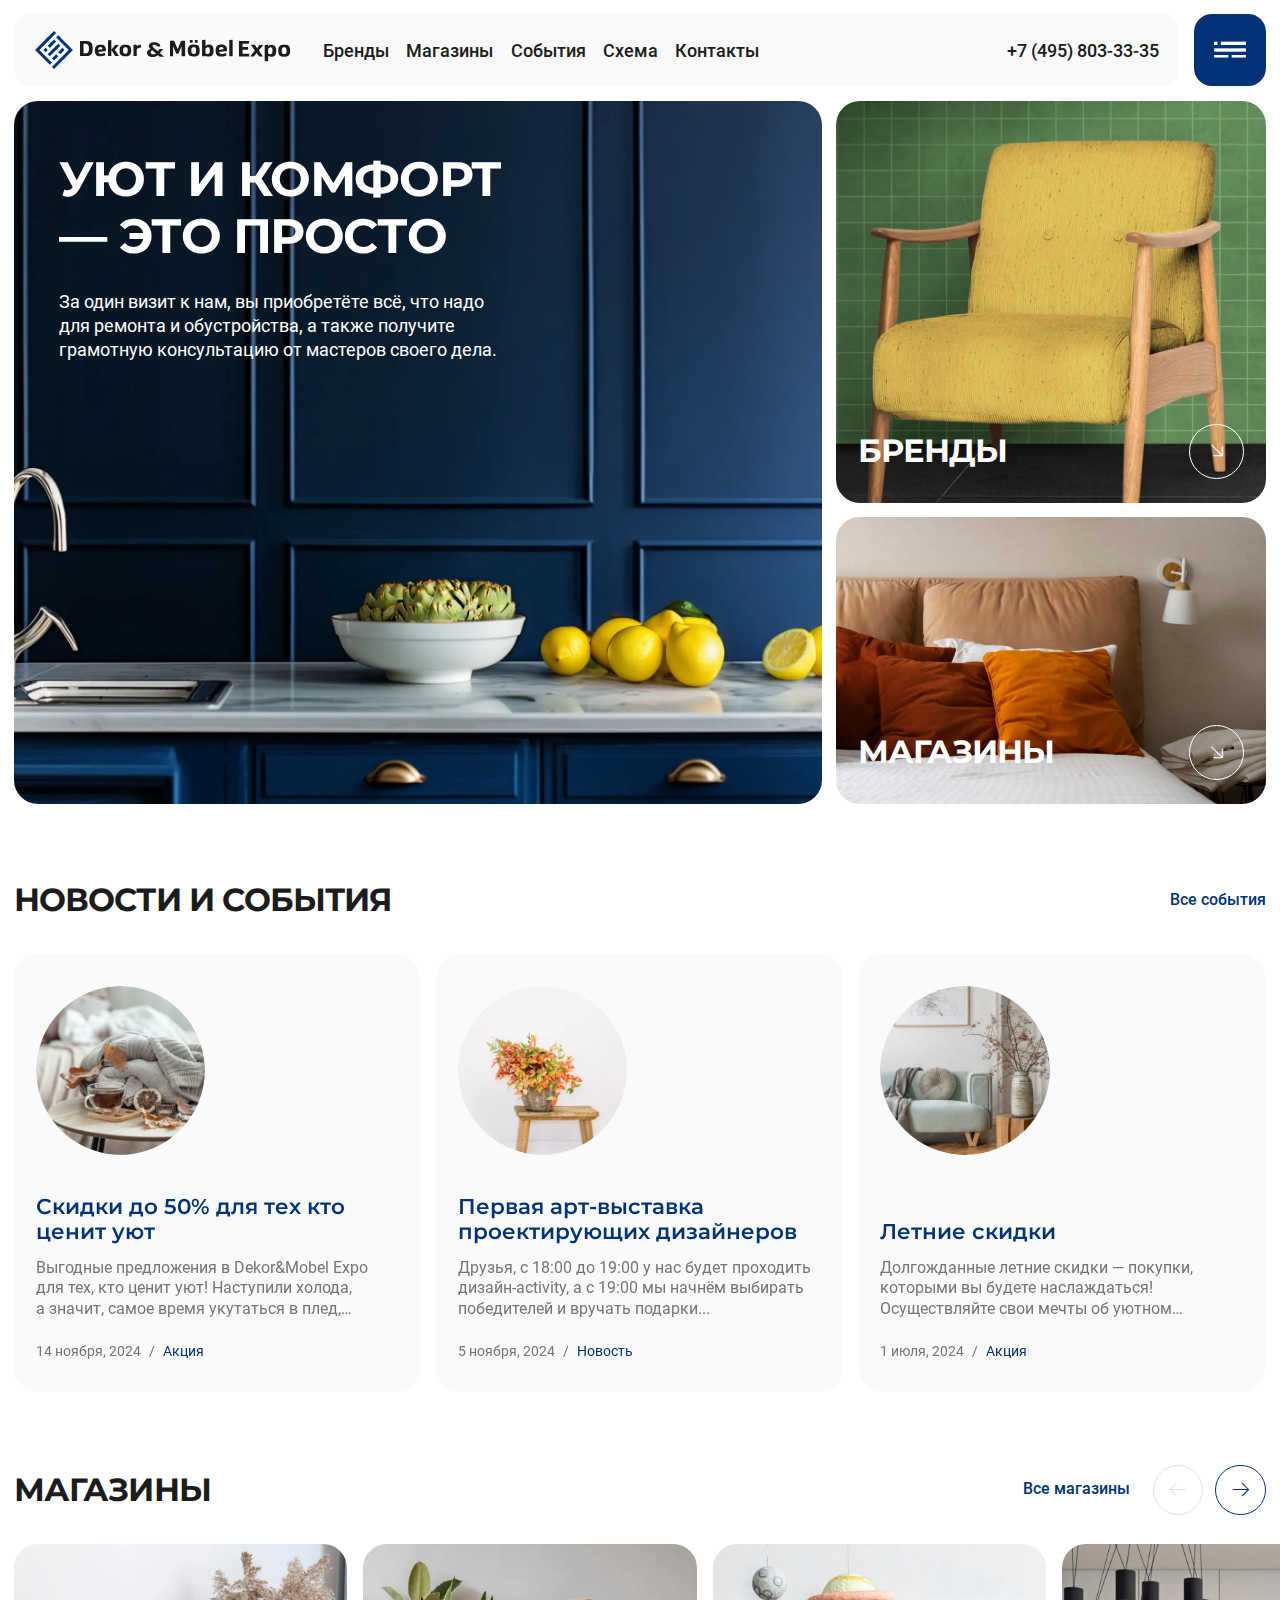
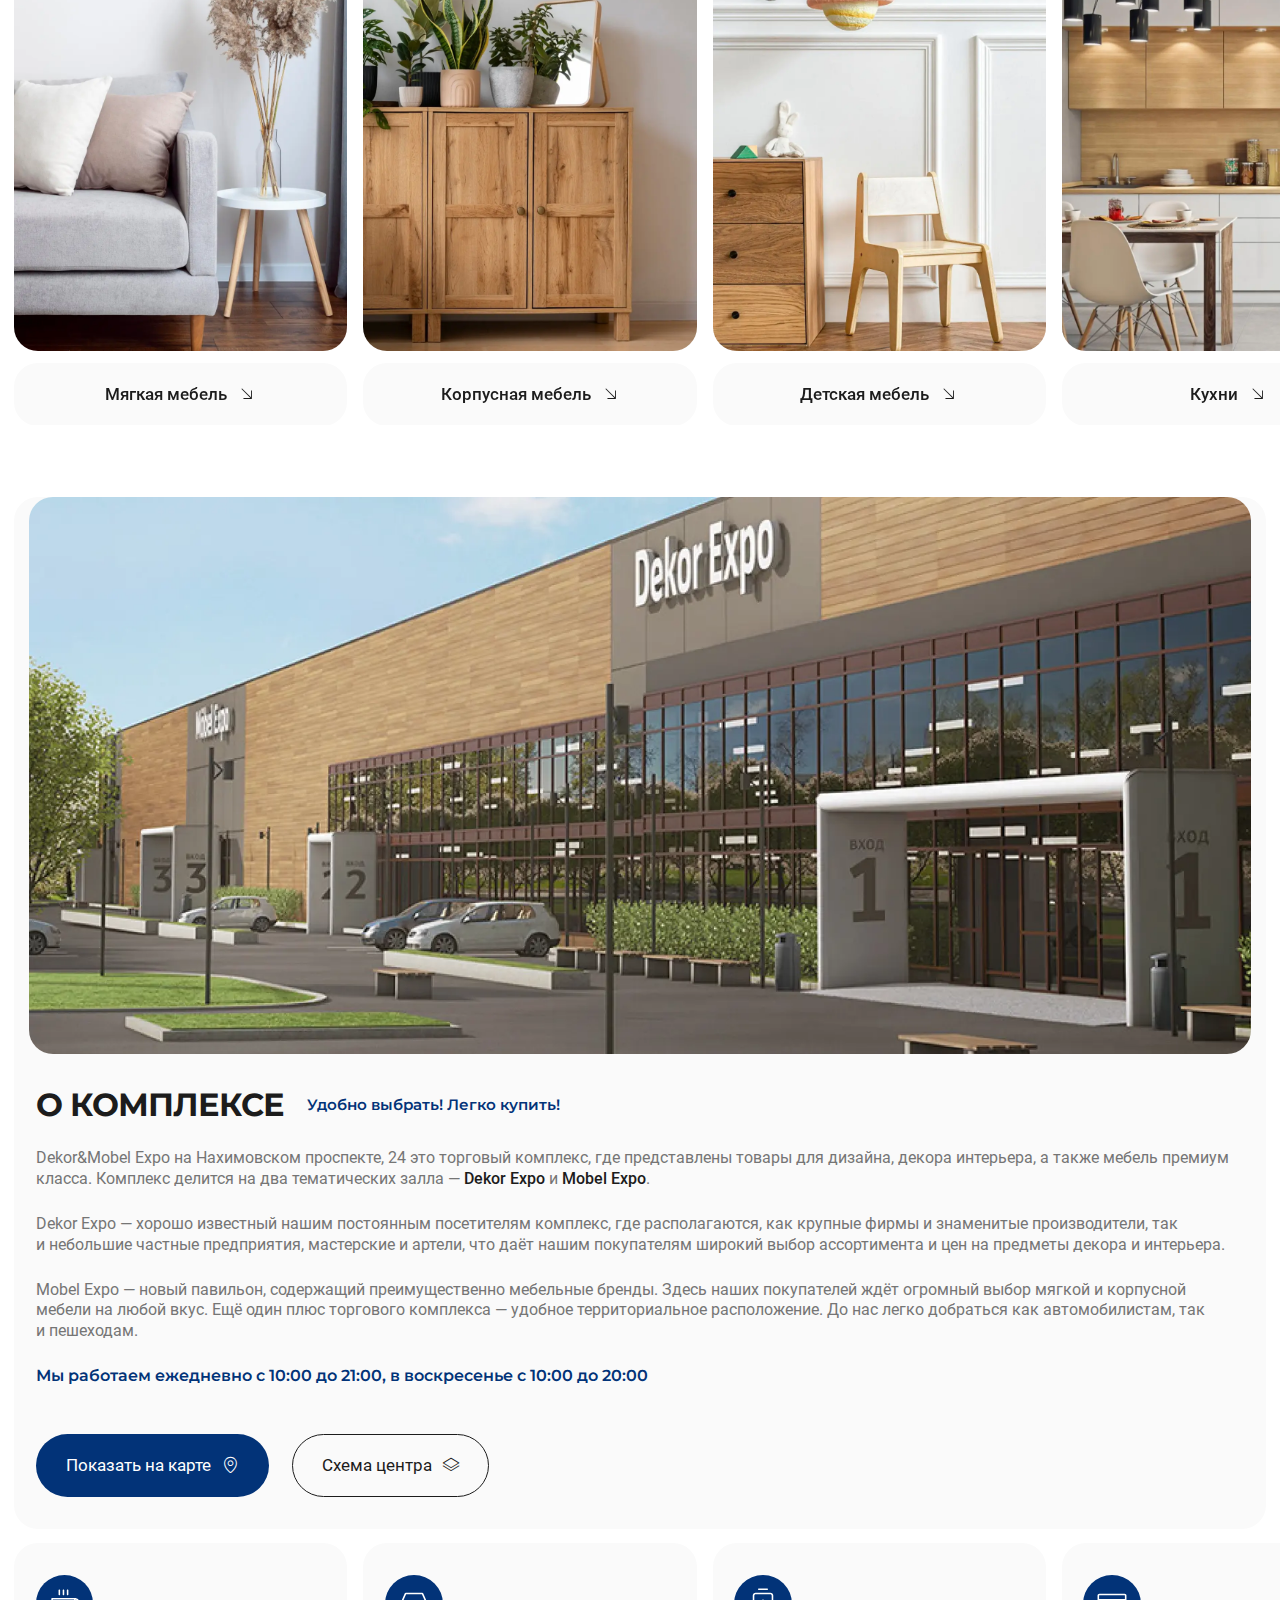
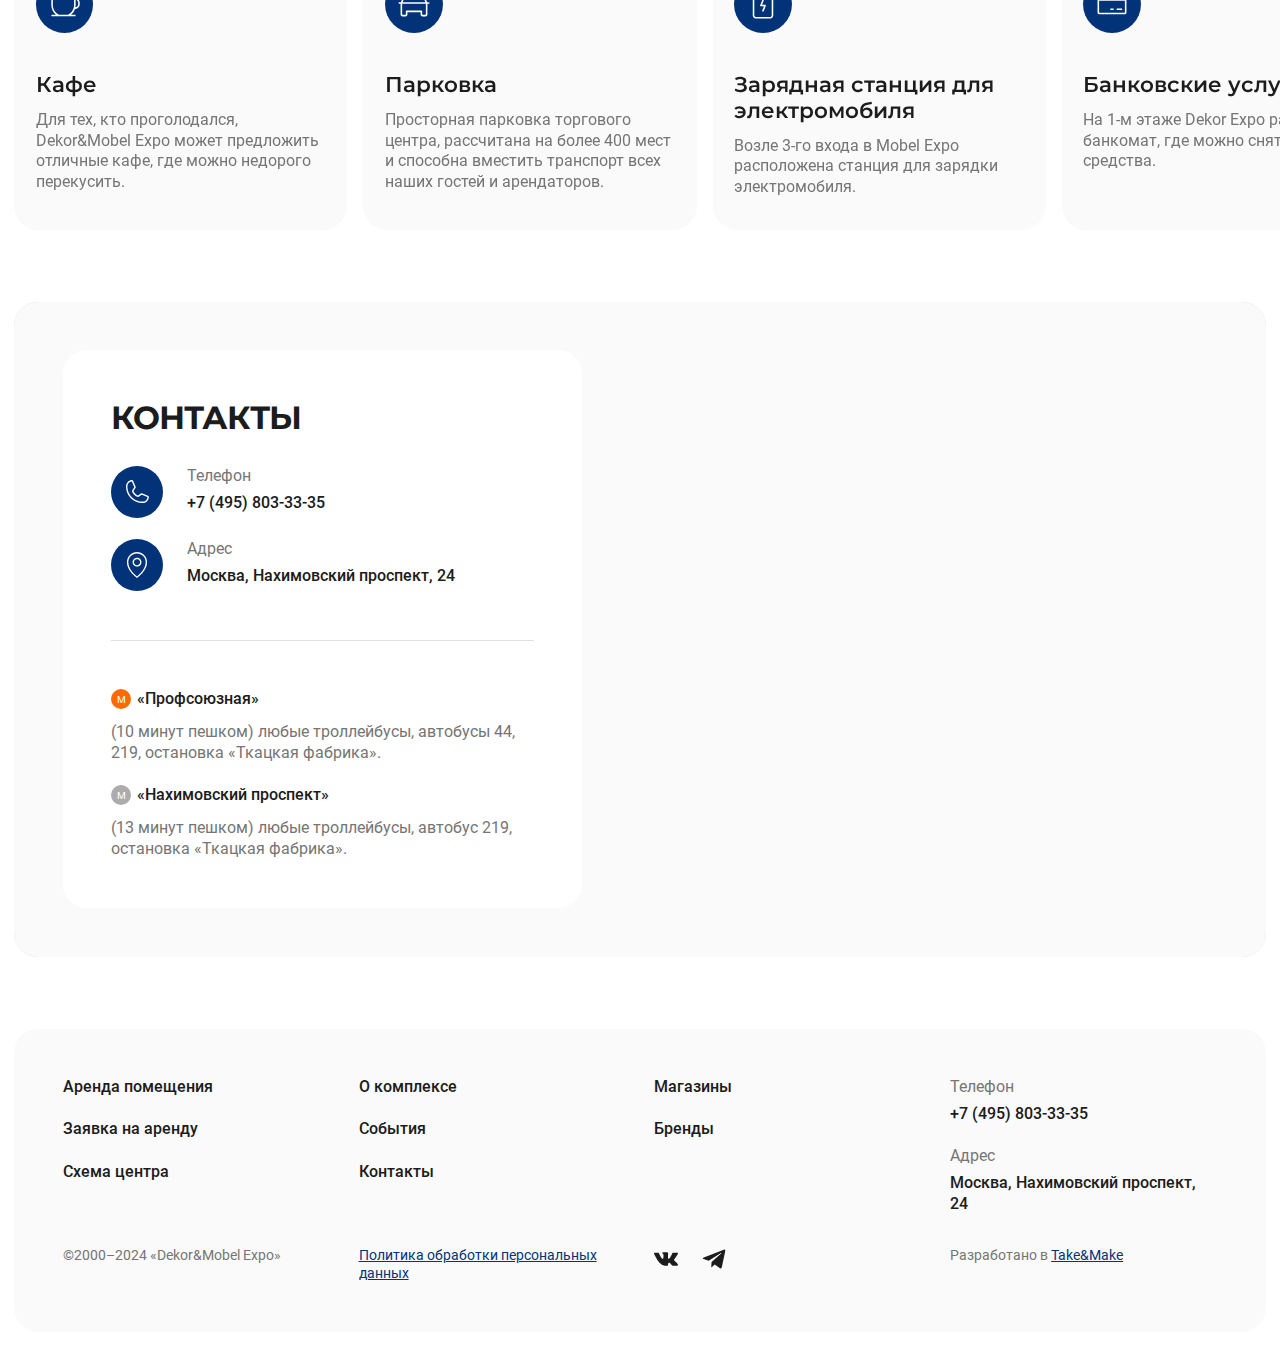
==== commit c3238eb0: "Добавлена страница Контакты" ====
--- a/index.html
+++ b/index.html
@@ -638,9 +638,9 @@
                 function calculateNewSizeAndOffset() {
                   var windowWidth = window.innerWidth;
                   if (windowWidth < 768) {
-                    return { size: [192, 46], offset: [-20, -35], zoom: 14 };
+                    return { size: [192, 46], offset: [-20, -35], zoom: 13 };
                   } else {
-                    return { size: [246, 59], offset: [20, 0], zoom: 16 };
+                    return { size: [246, 59], offset: [20, 0], zoom: 14.5 };
                   }
                 }
 
--- a/css/style.min.css
+++ b/css/style.min.css
@@ -1 +1 @@
-.menu,.popup__inner{overflow:auto}.seo{position:absolute;width:1px;height:1px;margin:-1px;border:0;padding:0;white-space:nowrap;clip-path:inset(100%);clip:rect(0 0 0 0);overflow:hidden}@font-face{font-family:icons;font-display:swap;src:url(../fonts/icons.woff2) format("woff2"),url(../fonts/icons.woff) format("woff");font-weight:400;font-style:normal}@font-face{font-family:Montserrat;font-display:swap;src:url(../fonts/Montserrat-Bold.woff2) format("woff2"),url(../fonts/Montserrat-Bold.woff) format("woff");font-weight:700;font-style:normal}._h1,._h2{font-family:Montserrat,sans-serif;font-weight:700;text-transform:uppercase;line-height:1.2;letter-spacing:-.03em}@font-face{font-family:Montserrat;font-display:swap;src:url(../fonts/Montserrat-SemiBold.woff2) format("woff2"),url(../fonts/Montserrat-SemiBold.woff) format("woff");font-weight:600;font-style:normal}._h3,._h4,.h-about-head__slogan,.h-about__text_accent{font-family:Montserrat,sans-serif;font-weight:600;line-height:1.2}@font-face{font-family:Roboto;font-display:swap;src:url(../fonts/Roboto-Medium.woff2) format("woff2"),url(../fonts/Roboto-Medium.woff) format("woff");font-weight:500;font-style:normal}@font-face{font-family:Roboto;font-display:swap;src:url(../fonts/Roboto-Regular.woff2) format("woff2"),url(../fonts/Roboto-Regular.woff) format("woff");font-weight:400;font-style:normal}body,html{font-family:Roboto,sans-serif;font-weight:400}[class*=" icon-"]::after,[class^=icon-]::after{font-family:icons!important;speak:never;font-style:normal;font-weight:400;font-variant:normal;text-transform:none;line-height:1;font-size:1.2em;-webkit-font-smoothing:antialiased;-moz-osx-font-smoothing:grayscale}.icon-battery::after{content:"\e900"}.icon-bulb::after{content:"\e901"}.icon-car::after{content:"\e902"}.icon-card::after{content:"\e903"}.icon-clock::after{content:"\e904"}.icon-coffee::after{content:"\e905"}.icon-left::after{content:"\e906"}.icon-link::after{content:"\e907"}.icon-phone::after{content:"\e908"}.icon-pin::after{content:"\e909"}.icon-right::after{content:"\e90a"}.icon-stack::after{content:"\e90b"}/*! normalize.css v8.0.1 | MIT License | github.com/necolas/normalize.css */html{line-height:1.15;-webkit-text-size-adjust:100%}hr{box-sizing:content-box;height:0;overflow:visible}pre{font-family:monospace,monospace;font-size:1em}abbr[title]{border-bottom:none;text-decoration:underline;-webkit-text-decoration:underline dotted;text-decoration:underline dotted}b,strong{font-weight:bolder}code,kbd,samp{font-family:monospace,monospace;font-size:1em}small{font-size:80%}sub,sup{font-size:75%;line-height:0;position:relative;vertical-align:baseline}sub{bottom:-.25em}sup{top:-.5em}button,input,optgroup,select,textarea{font-family:inherit;font-size:100%;line-height:1.15;margin:0}button,input{overflow:visible}button,select{text-transform:none}[type=button],[type=reset],[type=submit],button{-webkit-appearance:button}[type=button]::-moz-focus-inner,[type=reset]::-moz-focus-inner,[type=submit]::-moz-focus-inner,button::-moz-focus-inner{border-style:none;padding:0}[type=button]:-moz-focusring,[type=reset]:-moz-focusring,[type=submit]:-moz-focusring,button:-moz-focusring{outline:1px dotted ButtonText}fieldset{padding:.35em .75em .625em}legend{box-sizing:border-box;color:inherit;display:table;max-width:100%;padding:0;white-space:normal}progress{vertical-align:baseline}textarea{overflow:auto}[type=checkbox],[type=radio]{box-sizing:border-box;padding:0}[type=number]::-webkit-inner-spin-button,[type=number]::-webkit-outer-spin-button{height:auto}[type=search]{-webkit-appearance:textfield;outline-offset:-2px}[type=search]::-webkit-search-decoration{-webkit-appearance:none}::-webkit-file-upload-button{-webkit-appearance:button;font:inherit}details{display:block}summary{display:list-item}template{display:none}[hidden]{display:none!important}*,::after,::before{box-sizing:border-box;padding:0;margin:0}ul{list-style:none}a{text-decoration:none}b,strong{font-weight:inherit}img{display:block;max-width:100%;width:100%;-webkit-user-select:none;-moz-user-select:none;user-select:none}button,input,select,textarea{font:inherit}input,textarea{border-radius:0}input:-webkit-autofill{-webkit-text-fill-color:transparent;-webkit-transition:background-color 600s ease-in-out 0s;transition:background-color 600s ease-in-out 0s}button{cursor:pointer}[href^="tel:"]{white-space:nowrap}[type=search]::-webkit-search-cancel-button,[type=search]::-webkit-search-decoration{-webkit-appearance:none;appearance:none}[type=search]{-webkit-appearance:textfield;-moz-appearance:textfield;appearance:textfield;outline-offset:-2px}body,html{height:100%}:root{--height-header:84px;--width-border:1px;--width-page:100vw;--height-page:100vh;--width-col-4:296px;--height-btn:56px;--height-ilink:42px;--height-ilink-large:42px;--gap-large:32px;--gap-medium:32px;--gap-normal:24px;--gap-small:12px;--gap-smallest:12px;--padding-page:var(--gap-small);--padding-medium:24px;--padding-normal:18px;--color-dark:#1c1c1c;--color-grey:#757575;--color-accent:#023378;--color-accent-light:#6f91a6;--color-light:#fafafa;--color-border:rgba(0, 0, 0, 0.12);--color-white:#ffffff;--transition-duration:0.3s;--radius-normal:24px;--radius-small:12px;--text-medium:16px;--text-normal:16px;--text-small:14px;--text-smallest:14px}html.is-lock{overflow:clip}body,html{font-size:var(--text-normal);line-height:1.3;color:var(--color-grey);background-color:var(--color-white)}.wrapper{position:relative;display:flex;flex-direction:column;min-height:100%;padding-top:var(--height-header);overflow:clip}.page{flex:1 1 auto}.page_small{display:flex;flex-direction:column}.page_small>:last-child{flex-grow:1}.container{width:100%;max-width:100%;padding:0 var(--padding-page);margin:0 auto}.swiper-horizontal{touch-action:pan-y}.swiper-vertical{touch-action:pan-x}._h4{font-size:var(--text-medium)}.btn{display:inline-flex;align-items:center;justify-content:center;height:var(--height-btn);padding:0 var(--padding-medium);white-space:nowrap;text-wrap:balance;-webkit-user-select:none;-moz-user-select:none;user-select:none;text-align:center;font-size:var(--text-medium);line-height:1;color:var(--color-accent);background-color:transparent;border:var(--width-border) solid transparent;border-radius:var(--height-btn);transition-duration:var(--transition-duration);transition-property:color,background-color,border-color}.btn::after{margin-left:10px}.btn:focus-visible{outline:0}.btn_accent{color:var(--color-white);background-color:var(--color-accent)}.btn_accent:focus-visible{background-color:var(--color-dark)}.btn_accent:active{background-color:var(--color-dark)}.btn_contour{color:var(--color-dark);border-color:var(--color-dark)}.btn_contour:focus-visible{color:var(--color-accent);border-color:var(--color-accent)}.btn_contour:active{color:var(--color-light);background-color:var(--color-accent);border-color:transparent}.btn_light{font-weight:500;color:var(--color-dark);background-color:var(--color-light)}.btn_light:focus-visible{color:var(--color-light);background-color:var(--color-accent)}.btn_light:active{color:var(--color-light);background-color:var(--color-accent)}.ilink{flex-shrink:0;display:flex;align-items:center;justify-content:center;aspect-ratio:1/1;width:var(--height-ilink);color:var(--color-accent);background-color:transparent;border:var(--width-border) solid currentColor;border-radius:50%;overflow:hidden;transition-duration:var(--transition-duration);transition-property:color,background-color,border-color}.ilink:focus-visible{outline:0;color:var(--color-light);background-color:var(--color-accent);border-color:transparent}.ilink:active{color:var(--color-light);background-color:var(--color-accent);border-color:transparent}.ilink_large{width:var(--height-ilink-large)}.ilink.is-disabled{color:var(--color-border)!important;background-color:transparent!important;border-color:var(--color-border)!important;cursor:default}.header{position:fixed;z-index:10;top:0;right:0;left:0;background-color:var(--color-white)}.header__body{position:relative;display:flex;padding:14px 0 18px}.is-menu-open .header__body{border-bottom:var(--width-border) solid var(--color-border)}.header__main{flex-grow:1;display:flex;align-items:center;font-weight:500;font-size:18px;line-height:initial;color:var(--color-dark)}.header__main a{color:inherit;transition-duration:var(--transition-duration);transition-property:color}.header__main a:focus-visible{outline:0;color:var(--color-accent)}.header__main a:active{color:var(--color-accent-light)}.header__nav{margin-right:auto}.header__info{margin-left:auto}.header__menu{flex-shrink:0;margin-left:var(--gap-small);font-size:0;color:var(--color-white);background-color:var(--color-accent);border:none;border-radius:var(--radius-small);outline:0;transition-duration:var(--transition-duration);transition-property:color,background-color}.header__menu svg{aspect-ratio:1/1;height:auto;pointer-events:none}.logo{flex-shrink:0;width:257px}.logo__img{aspect-ratio:190/28;-o-object-fit:contain;object-fit:contain;-o-object-position:center;object-position:center}.header-nav{display:none}.header-nav__list{display:flex;align-items:center}.header-nav__item+.header-nav__item{margin-left:calc(1.2 * var(--gap-small))}.header-info{display:none}.header-info__item{position:relative;display:flex;align-items:center}.header-info__item b,.header-info__item strong{font-weight:400;color:var(--color-accent)}.header-info__item:not(:last-child){margin-right:calc(2.2 * var(--gap-small) + var(--width-border))}.header-info__item:not(:last-child)::before{content:"";position:absolute;top:50%;transform:translateY(-50%);right:calc(-1.1 * var(--gap-small) - var(--width-border));width:var(--width-border);height:73%;background-color:var(--color-border);border-radius:2px}.header-info__item_schedule{display:none}.header-info__box+.header-info__box{margin-left:calc(1.2 * var(--gap-small))}.menu{position:fixed;z-index:9;top:var(--height-header);right:0;width:100%;max-width:var(--width-page);height:calc(var(--height-page) - var(--height-header));max-height:calc(var(--height-page) - var(--height-header));padding:var(--gap-medium) var(--gap-small);background-color:var(--color-white);opacity:0;visibility:hidden;pointer-events:none}.is-menu-open .menu{opacity:1;visibility:visible;pointer-events:auto}.menu__head{display:none}.menu__btn{aspect-ratio:1/1;height:38px;font-size:0;color:var(--color-grey);background-color:var(--color-light);border:none;border-radius:5px;transition-duration:var(--transition-duration);transition-property:color,background-color}.menu__btn svg{aspect-ratio:1/1;width:100%;max-width:100%;height:auto;pointer-events:none}.menu__btn:focus-visible{outline:0;color:var(--color-light);background-color:var(--color-accent)}.menu__btn:active{color:var(--color-light);background-color:var(--color-accent)}.header-menu__item+.header-menu__item{margin-top:var(--gap-medium)}.header-menu__link{display:block;font-weight:500;color:var(--color-dark);transition-duration:var(--transition-duration);transition-property:color}.header-menu__link:focus-visible{outline:0;color:var(--color-accent)}.header-menu__link:active{color:var(--color-accent-light)}.footer{padding-bottom:var(--gap-small)}.footer__body{padding:var(--gap-large) var(--padding-normal);background-color:var(--color-light);border-radius:var(--radius-normal)}.footer__grid{display:grid}.footer__grid_main:not(:last-child){margin-bottom:var(--gap-medium)}.footer__grid_info a:not([class]){text-decoration:underline;color:var(--color-accent);transition-duration:var(--transition-duration);transition-property:color}.footer__grid_info a:not([class]):focus-visible{outline:0;text-decoration:none}.footer__grid_info a:not([class]):active{text-decoration:none;color:var(--color-accent-light)}.footer__box_dev{order:4}.footer-menu__item+.footer-menu__item{margin-top:var(--padding-normal)}.footer-menu__link{font-weight:500;color:var(--color-dark);transition-duration:var(--transition-duration);transition-property:color}.footer-menu__link:focus-visible{outline:0;color:var(--color-accent)}.footer-menu__link:active{color:var(--color-accent-light)}.social{display:flex;flex-wrap:wrap;margin:0 calc(-1 * var(--gap-smallest)) calc(-2 * var(--gap-smallest))}.social__item{margin:0 var(--gap-smallest) calc(2 * var(--gap-smallest))}.social__link{display:flex;align-items:center;justify-content:center;color:var(--color-dark);transition-duration:var(--transition-duration);transition-property:color}.social__link:focus-visible{outline:0;color:var(--color-accent)}.social__link:active{color:var(--color-accent-light)}.social__link svg{flex-shrink:0;aspect-ratio:1/1;width:24px;height:auto}.popup{position:fixed;z-index:-5;top:0;right:0;bottom:0;left:0;display:flex;align-items:center;justify-content:center;background-color:rgb(from var(--color-dark) r g b/.8);transition-duration:var(--transition-duration);transition-property:opacity;opacity:0;visibility:hidden;pointer-events:none}.popup.is-open{z-index:20;opacity:1;visibility:visible;pointer-events:auto}.popup__body{position:relative;display:flex;max-height:96%;background-color:var(--color-white)}.popup__close{position:absolute;z-index:1;top:16px;right:18px;width:30px;height:30px;background-color:transparent;border:none}.popup__close::after,.popup__close::before{content:"";position:absolute;left:0;width:100%;height:3px;background-color:var(--color-accent);transition-duration:var(--transition-duration);transition-property:background-color}.popup__close::before{transform:translateY(-50%) rotate(-45deg);top:50%}.popup__close::after{transform:translateY(50%) rotate(45deg);bottom:50%}.popup__close:focus-visible{outline:0}.popup__close:focus-visible::after,.popup__close:focus-visible::before{background-color:var(--color-dark)}.popup__close:active::after,.popup__close:active::before{background-color:var(--color-dark)}.popup__inner{flex-shrink:0;flex-grow:1;transform:translate3d(0,0,0);max-width:100%;max-height:100%}.welcome__body{color:var(--color-white)}.welcome__main{position:relative;background-color:var(--color-light);border-radius:var(--radius-normal);overflow:hidden}.welcome__main:not(:last-child){margin:0 0 var(--gap-small)}.welcome__img-box{position:absolute;top:0;right:0;bottom:0;left:0;pointer-events:none}.welcome__img{height:100%;-o-object-fit:cover;object-fit:cover;-o-object-position:center;object-position:center}.welcome__content{position:relative}.welcome__title{display:-webkit-box;-webkit-line-clamp:4;-webkit-box-orient:vertical;overflow:hidden}.welcome__text{display:-webkit-box;-webkit-line-clamp:6;-webkit-box-orient:vertical;overflow:hidden}.welcome__card{position:relative;background-color:var(--color-light);border-radius:var(--radius-normal);overflow:hidden}.welcome__card:not(:last-child){margin:0 0 var(--gap-small)}.welcome__card-inner{position:relative;display:flex;flex-direction:column;justify-content:flex-end;padding:var(--gap-normal) var(--padding-normal)}.welcome__link{display:flex;align-items:center;justify-content:space-between;color:var(--color-white)}.welcome__link::after{content:"";position:absolute;top:0;right:0;bottom:0;left:0}.welcome__link:focus-visible{outline:0}.welcome__link:focus-visible .ilink{color:var(--color-light);background-color:var(--color-accent);border-color:transparent}.welcome__link:active .ilink{color:var(--color-light);background-color:var(--color-accent);border-color:transparent}.welcome__link-text{display:-webkit-box;-webkit-line-clamp:2;-webkit-box-orient:vertical;overflow:hidden;color:inherit}.welcome__link-icon{align-self:flex-end;color:var(--color-white)}.h-news{overflow:hidden}.h-news__head{display:flex;align-items:center;min-height:var(--height-ilink);padding-right:calc(2.7 * var(--height-ilink));margin-bottom:var(--padding-medium)}.h-news__title{color:var(--color-dark)}.h-news__action{align-self:flex-end;display:flex;align-items:center;min-height:var(--height-ilink);margin-left:var(--gap-small)}.h-news__more{font-weight:500;color:var(--color-accent);transition-duration:var(--transition-duration);transition-property:color;border-radius:var(--height-btn)}.h-news__more:focus-visible{outline:0}.h-news__more:focus-visible .h-news__more-text{text-decoration:underline}.h-news__more:active .h-news__more-text{color:var(--color-accent-light)}.h-news__more-text{display:none}.news-slider{position:relative}.news-slider__wrapper{width:100%}.news-slider__items{position:relative;display:flex;width:100%;will-change:transform}.news-slider__item{flex-shrink:0;margin-right:var(--gap-small)}.is-init .news-slider__item{margin-right:0}.news-slider__actions{position:absolute;right:0;bottom:100%;display:flex;margin-bottom:var(--padding-medium)}.news-slider__button{position:relative}.news-slider__button+.news-slider__button{margin-left:calc(.25 * var(--height-ilink))}.new-card{position:relative;display:flex;flex-direction:column;min-height:100%;padding:var(--gap-medium) var(--padding-normal);background-color:var(--color-light);border-radius:var(--radius-normal);overflow:hidden}.new-card__img-box{top:var(--padding-medium);right:var(--padding-medium);margin-bottom:calc(2.666 * var(--gap-small));pointer-events:none;border-radius:50%;overflow:hidden}.new-card__img{aspect-ratio:1/1;-o-object-fit:cover;object-fit:cover;-o-object-position:center;object-position:center}.new-card__main{display:flex;margin-top:auto}.new-card__link{position:absolute;z-index:1;top:0;right:0;bottom:0;left:0}.new-card__link:focus-visible{outline:0}.new-card__link:focus-visible~.ilink{color:var(--color-light);background-color:var(--color-accent);border-color:transparent}.new-card__link:active~.ilink{color:var(--color-light);background-color:var(--color-accent);border-color:transparent}.new-card__content{flex-grow:1;display:flex;flex-direction:column}.new-card__title{display:-webkit-box;-webkit-line-clamp:3;-webkit-box-orient:vertical;overflow:hidden;color:var(--color-accent)}.new-card__text{display:-webkit-box;-webkit-line-clamp:3;-webkit-box-orient:vertical;overflow:hidden}.new-card__link-icon{flex-shrink:0;align-self:flex-end;display:none;margin-left:calc(1.5 * var(--gap-small))}.new-info{display:flex;max-width:100%;font-size:var(--text-smallest)}.new-info__item{display:flex;color:var(--color-accent)}.new-info__item:not(:last-child){white-space:nowrap}.new-info__item:not(:last-child)::after{content:"/";margin:0 8px;color:var(--color-grey)}.new-info__link{color:inherit}.new-info__date{color:var(--color-grey)}.h-shops{overflow:hidden}.h-shops__head{display:flex;align-items:center;min-height:var(--height-ilink);padding-right:calc(2.7 * var(--height-ilink));margin-bottom:var(--padding-medium)}.h-shops__title{color:var(--color-dark)}.h-shops__action{align-self:flex-end;display:flex;align-items:center;min-height:var(--height-ilink);margin-left:var(--gap-small)}.h-shops__more{font-weight:500;color:var(--color-accent);transition-duration:var(--transition-duration);transition-property:color;border-radius:var(--height-btn)}.h-shops__more:focus-visible{outline:0}.h-shops__more:focus-visible .h-shops__more-text{text-decoration:underline}.h-shops__more:active .h-shops__more-text{color:var(--color-accent-light)}.h-shops__more-text{display:none}.shops-slider{position:relative}.shops-slider__wrapper{width:100%}.shops-slider__items{position:relative;display:flex;width:100%;will-change:transform}.shops-slider__item{flex-shrink:0;display:flex;flex-direction:column;margin-right:var(--gap-small);width:var(--width-col-4)}.is-init .shops-slider__item{margin-right:0}.shops-slider__img-box{background-color:var(--color-light);border-radius:var(--radius-normal);overflow:hidden}.shops-slider__img{aspect-ratio:455/555;-o-object-fit:cover;object-fit:cover;-o-object-position:center;object-position:center}.shops-slider__btn{flex-grow:1;margin-top:var(--gap-smallest);border-radius:var(--radius-normal)}.shops-slider__actions{position:absolute;right:0;bottom:100%;display:flex;margin-bottom:var(--padding-medium)}.shops-slider__button{position:relative}.shops-slider__button+.shops-slider__button{margin-left:calc(.25 * var(--height-ilink))}.h-about{overflow:clip}.h-about__main{background-color:var(--color-light);border-radius:var(--radius-normal)}.h-about__main:not(:last-child){margin-bottom:var(--gap-small)}.h-about__img-box{margin:var(--gap-small) var(--gap-small) var(--gap-medium);border-radius:var(--radius-normal);overflow:hidden}.h-about__img{height:100%;-o-object-fit:cover;object-fit:cover;-o-object-position:center;object-position:center}.h-about__content{padding:0 var(--padding-normal) var(--gap-medium)}.h-about__head{margin-bottom:var(--gap-normal)}.h-about__showmore:not(:last-child){margin-bottom:var(--gap-normal)}.h-about__showmore-btn{display:block;width:100%;margin-top:var(--padding-normal);text-transform:uppercase;text-align:left;font-weight:500;color:var(--color-accent);background-color:transparent;border:none}.h-about__showmore-btn span:last-child{display:none}._showmore-active .h-about__showmore-btn span{display:none}._showmore-active .h-about__showmore-btn span:last-child{display:block}.h-about__text b,.h-about__text strong{font-weight:500;color:var(--color-dark)}.h-about__text_accent{color:var(--color-accent)}.h-about__text+.h-about__text{margin-top:var(--gap-normal)}.h-about__action{display:flex;flex-wrap:wrap;margin:var(--gap-large) calc(-.8 * var(--gap-small)) calc(-1 * var(--gap-small))}.h-about__btn{flex-grow:1;margin:0 calc(.8 * var(--gap-small)) var(--gap-small)}.h-about-head{display:flex;flex-wrap:wrap;align-items:center;margin:0 calc(-.8 * var(--gap-small)) calc(-1 * var(--gap-small))}.h-about-head__item{margin:0 calc(.8 * var(--gap-small)) var(--gap-small)}.h-about-head__title{color:var(--color-dark)}.h-about-head__slogan{font-size:var(--text-small);color:var(--color-accent)}.benefits-slider{position:relative}.benefits-slider__wrapper{width:100%}.benefits-slider__items{position:relative;display:flex;width:100%;will-change:transform}.benefits-slider__item{flex-shrink:0;display:flex;flex-direction:column;padding:var(--gap-medium) var(--padding-normal);margin-right:var(--gap-small);width:var(--width-col-4);background-color:var(--color-light);border-radius:var(--radius-normal)}.is-init .benefits-slider__item{margin-right:0}.benefits-slider__img-box{flex-shrink:0;background-color:var(--color-accent);border-radius:50%;overflow:hidden}.benefits-slider__img{aspect-ratio:1/1;-o-object-fit:contain;object-fit:contain;-o-object-position:center;object-position:center}.benefits-slider__title{color:var(--color-dark)}.benefits-slider__title:not(:last-child){margin-bottom:var(--gap-smallest)}.h-contacts__main{padding:var(--gap-large) var(--padding-normal);margin-bottom:var(--gap-small);background-color:var(--color-light);border-radius:var(--radius-normal)}.h-contacts__title{margin-bottom:var(--padding-medium);color:var(--color-dark)}.h-contacts__map-box{width:100%;border-radius:var(--radius-normal);overflow:hidden}.h-contacts__map-box .ymaps-2-1-79-map-copyrights-promo{display:none}.list-grid__box+.list-grid__box{position:relative;margin-top:calc(2 * var(--gap-large) + var(--width-border))}.list-grid__box+.list-grid__box::before{content:"";position:absolute;top:calc(-1 * var(--gap-large) - var(--width-border));right:0;left:0;height:var(--width-border);background-color:var(--color-border)}.contact-card__item{display:flex;align-items:flex-start}.contact-card__item+.contact-card__item{margin-top:var(--padding-normal)}.contact-card__img-box{flex-shrink:0;width:52px;margin-right:var(--gap-normal);background-color:var(--color-accent);border-radius:50%;overflow:hidden}.contact-card__img{aspect-ratio:1/1;-o-object-fit:contain;object-fit:contain;-o-object-position:center;object-position:center}.contact-card__name{margin-bottom:calc(.5 * var(--gap-smallest))}.contact-card__text{font-weight:500;color:var(--color-dark)}.contact-card__text a{color:inherit;transition-duration:var(--transition-duration);transition-property:color}.contact-card__text a:focus-visible{outline:0;color:var(--color-accent)}.contact-card__text a:active{color:var(--color-accent-light)}.contact-path__item+.contact-path__item{margin-top:var(--padding-normal)}.contact-path__head{display:flex;align-items:center;margin-bottom:var(--gap-smallest)}.contact-path__icon{flex-shrink:0;align-self:flex-start;display:flex;align-items:center;justify-content:center;aspect-ratio:1/1;width:2em;margin-right:calc(.5 * var(--gap-smallest));font-size:.625em;color:var(--color-white);border-radius:50%}.contact-path__title{font-weight:500;color:var(--color-dark)}@media (min-width:575.98px){.is-menu-open .wrapper::after{content:"";position:absolute;z-index:12;top:0;right:0;bottom:0;left:0;background-color:rgba(0,0,0,.4)}.menu{z-index:15;top:0;bottom:0;height:var(--height-page);max-height:var(--height-page);padding:0 var(--gap-small) calc(2 * var(--gap-small)) calc(2 * var(--gap-small))}.menu__head{position:sticky;top:0;display:flex;justify-content:space-between;padding-top:calc(2 * var(--gap-small));padding-bottom:var(--gap-medium);background-color:var(--color-white)}.h-about__btn{flex-grow:0}}@media (min-width:767.98px){.footer__body{padding:var(--gap-large)}.footer__grid{grid-template-columns:1fr 1fr;gap:var(--gap-medium) var(--padding-medium)}.welcome__cards{display:flex}.welcome__card{flex-grow:1;flex-basis:0}.welcome__card:not(:last-child){margin:0 var(--gap-small) 0 0}.welcome__card:nth-child(n+3){display:none}.h-news__head{justify-content:space-between}.h-news__more{border-radius:0}.h-news__more-icon{display:none}.h-news__more-text{display:block}.h-shops__head{justify-content:space-between}.h-shops__more{border-radius:0}.h-shops__more-icon{display:none}.h-shops__more-text{display:block}.h-contacts__body{position:relative;padding:var(--gap-medium) var(--gap-normal);background-color:var(--color-border);border-radius:var(--radius-normal);overflow:hidden}.h-contacts__main{position:relative;z-index:1;width:45%;padding:var(--gap-large) var(--gap-normal);margin-bottom:0;background-color:var(--color-white)}.h-contacts__map-box{position:absolute;top:0;right:0;bottom:0;left:0}.contact-card__item_footer-social{display:none}}@media (min-width:1023.98px){.header{background-color:transparent}.header__body{padding:var(--gap-small) 0}.header__main{background-color:var(--color-light);border-radius:var(--radius-small)}.header__logo{margin-right:calc(2.2 * var(--gap-small))}.header-nav{display:flex;align-items:center}.header-nav__item:nth-child(n+6){display:none}.header-info{display:flex;align-items:center}.footer__grid{grid-template-columns:1fr 1fr 1fr 1fr}.welcome__body{display:flex}.welcome__main{flex-grow:1}.welcome__main:not(:last-child){margin:0 var(--gap-small) 0 0}.welcome__content{height:calc(var(--height-page) - var(--height-header) - var(--gap-small))}.welcome__cards{flex-shrink:0;flex-basis:34.3%;flex-direction:column}.welcome__card:not(:last-child){margin:0 0 var(--gap-small);flex-grow:1.4}.welcome__card-inner{min-height:100%}.welcome__link::after{display:none}.news-slider__item{width:calc((100% - 2 * var(--gap-small))/ 3)}.h-contacts__body{padding:var(--gap-large)}.h-contacts__main{padding:var(--gap-large)}}@media (min-width:1439.98px){:root{--width-col-4:calc((100% - 3 * var(--gap-small)) / 4)}.header-info__item_schedule{display:flex}.footer__grid_main:not(:last-child){margin-bottom:calc(2 * var(--gap-small))}.new-card{padding:var(--gap-medium) var(--padding-medium)}.new-card__img-box{position:absolute;top:32px}.new-card__main{position:relative}.new-card__title{margin-top:auto}.new-card__info{order:-1}.new-card__link-icon{display:flex}.h-about__main{position:relative;display:flex;flex-direction:row-reverse;align-items:flex-start}.h-about__img-box{flex-shrink:0;position:sticky;top:var(--height-header);width:calc(50% - .5 * var(--gap-small));margin:var(--gap-small)}.h-about__img{aspect-ratio:910/567;height:auto}.h-about__content{padding:var(--gap-large)}.h-contacts__main{width:36%}}@media (min-width:1920.98px){:root{--width-border:2px}.header__main{padding-right:var(--gap-medium);padding-left:var(--gap-medium)}.welcome__title:not(:last-child){margin-bottom:var(--gap-medium)}.welcome__card-inner{padding:var(--gap-normal)}.new-info__item:not(:last-child)::after{margin:0 calc(.4 * var(--gap-small))}}@media (min-width:3840.98px){:root{--height-header:252px}:root{--height-btn:136px}:root{--height-ilink:112px}:root{--height-ilink-large:128px}:root{--gap-large:120px}:root{--gap-medium:64px}:root{--gap-normal:48px}:root{--gap-small:40px}:root{--gap-smallest:24px}:root{--padding-medium:64px}:root{--padding-normal:48px}:root{--text-medium:36px}:root{--radius-normal:48px}:root{--radius-small:44px}:root{--text-normal:32px}:root{--text-small:32px}:root{--text-smallest:28px}.container{max-width:3840px}._mb{margin-bottom:160px}._h1{font-size:128px}._h2{font-size:84px}._h3{font-size:48px}._p1{font-size:40px}.btn::after{margin-left:20px}.ilink::after{font-size:60px}.header__main{font-size:36px}.header__menu svg{width:172px}.logo{width:514px}.menu{width:800px}.menu__btn{height:76px}.menu__btn{border-radius:10px}.footer__info{font-size:32px}.social__link svg{width:48px}.welcome__content{min-height:1400px}.welcome__content{max-height:1920px}.welcome__content{padding-top:120px}.welcome__content{padding-right:120px}.welcome__content{padding-bottom:120px}.welcome__content{padding-left:120px}.welcome__title{max-width:1300px}.welcome__text{max-width:1000px}.new-card__img-box{width:380px}.new-card__title:not(:last-child){margin-bottom:28px}.new-card__info{margin-bottom:508px}.benefits-slider__img-box{width:124px}.benefits-slider__img-box{margin-bottom:88px}.contact-card__img-box{width:104px}}@media (max-width:1023.98px){:root{--gap-small:12px}}@media (max-width:767.98px){.footer__box_menu{display:none}.footer__box_copy{margin-bottom:calc(.5 * var(--gap-small))}.footer__box_policy{order:-1;margin-bottom:calc(1.5 * var(--gap-small))}}@media (max-width:575.98px){.h-about__showmore-content{position:relative}.h-about__showmore-content::after{content:"";position:absolute;right:0;bottom:0;left:0;height:42px;background-image:linear-gradient(180deg,rgba(250,250,250,0) 0,var(--color-light) 100%);transition-duration:var(--transition-duration);transition-property:opacity;pointer-events:none}._showmore-active .h-about__showmore-content::after{opacity:0}}@media (max-width:359.98px){:root{--height-header:84px}:root{--width-col-4:296px}:root{--height-btn:56px}:root{--height-ilink:42px}:root{--height-ilink-large:42px}:root{--gap-large:32px}:root{--padding-medium:24px}:root{--padding-normal:18px}:root{--text-medium:16px}:root{--radius-small:12px}:root{--text-small:14px}._mb{margin-bottom:60px}._h1{font-size:26px}._h2{font-size:22px}._h3{font-size:18px}._p1{font-size:16px}.ilink::after{font-size:20px}.header__menu svg{width:52px}.header__menu svg{width:48px}.logo{width:230px}.footer__info{font-size:12px}.welcome__content{min-height:340px}.welcome__content{padding-top:32px}.welcome__content{padding-right:24px}.welcome__content{padding-bottom:32px}.welcome__content{padding-left:24px}.welcome__title{max-width:280px}.welcome__title:not(:last-child){margin-bottom:14px}.welcome__text{max-width:400px}.welcome__card-inner{min-height:240px}.news-slider__item{width:296px}.new-card__img-box{width:140px}.new-card__title:not(:last-child){margin-bottom:10px}.new-card__info{margin-top:18px}.h-about__img-box{height:194px}.benefits-slider__img-box{width:52px}.benefits-slider__img-box{margin-bottom:32px}.h-contacts__map-box{height:340px}}@media (min-width:359.98px) and (max-width:1920.98px){:root{--height-header:clamp( 84px , 74.3144394619px + 2.6905829596vw , 126px )}:root{--height-btn:clamp( 56px , 53.2326969891px + 0.7687379885vw , 68px )}:root{--height-ilink:clamp( 42px , 38.7714798206px + 0.8968609865vw , 56px )}:root{--height-ilink-large:clamp( 42px , 36.9266111467px + 1.4093529789vw , 64px )}:root{--gap-large:clamp( 32px , 25.5429596413px + 1.7937219731vw , 60px )}:root{--padding-medium:clamp( 24px , 22.1551313261px + 0.5124919923vw , 32px )}:root{--padding-normal:clamp( 18px , 16.6163484946px + 0.3843689942vw , 24px )}:root{--text-medium:clamp( 16px , 15.5387828315px + 0.1281229981vw , 18px )}:root{--radius-small:clamp( 12px , 9.6939141576px + 0.6406149904vw , 22px )}:root{--text-small:clamp( 14px , 13.5387828315px + 0.1281229981vw , 16px )}._mb{margin-bottom:clamp(60px ,55.3878283152px + 1.2812299808vw ,80px)}._h3{font-size:clamp(18px ,16.6163484946px + .3843689942vw ,24px)}._p1{font-size:clamp(16px ,15.077565663px + .2562459962vw ,20px)}.ilink::after{font-size:clamp(20px ,17.6939141576px + .6406149904vw ,30px)}.header__menu svg{width:clamp(52px ,44.1593081358px + 2.1780909673vw ,86px)}.footer__info{font-size:clamp(12px ,11.077565663px + .2562459962vw ,16px)}.welcome__content{padding-top:clamp(32px ,25.5429596413px + 1.7937219731vw ,60px)}.welcome__content{padding-right:clamp(24px ,15.6980909673px + 2.3062139654vw ,60px)}.welcome__content{padding-bottom:clamp(32px ,25.5429596413px + 1.7937219731vw ,60px)}.welcome__content{padding-left:clamp(24px ,15.6980909673px + 2.3062139654vw ,60px)}.welcome__title{max-width:clamp(280px ,194.6748238309px + 23.7027546445vw ,650px)}.welcome__title:not(:last-child){margin-bottom:clamp(14px ,9.8490454837px + 1.1531069827vw ,32px)}.welcome__text{max-width:clamp(400px ,376.9391415759px + 6.4061499039vw ,500px)}.new-card__img-box{width:clamp(140px ,128.469570788px + 3.203074952vw ,190px)}.new-card__title:not(:last-child){margin-bottom:clamp(10px ,9.077565663px + .2562459962vw ,14px)}.benefits-slider__img-box{width:clamp(52px ,49.6939141576px + .6406149904vw ,62px)}.benefits-slider__img-box{margin-bottom:clamp(32px ,29.2326969891px + .7687379885vw ,44px)}}@media (min-width:1920.98px) and (max-width:3840.98px){:root{--height-header:clamp( 126px , -0.0643125px + 6.5625vw , 252px )}:root{--height-btn:clamp( 68px , -0.0347083333px + 3.5416666667vw , 136px )}:root{--height-ilink:clamp( 56px , -0.0285833333px + 2.9166666667vw , 112px )}:root{--height-ilink-large:clamp( 64px , -0.0326666667px + 3.3333333333vw , 128px )}:root{--gap-large:clamp( 60px , -0.030625px + 3.125vw , 120px )}:root{--gap-medium:clamp( 32px , -0.0163333333px + 1.6666666667vw , 64px )}:root{--gap-normal:clamp( 24px , -0.01225px + 1.25vw , 48px )}:root{--gap-small:clamp( 20px , -0.0102083333px + 1.0416666667vw , 40px )}:root{--gap-smallest:clamp( 12px , -0.006125px + 0.625vw , 24px )}:root{--padding-medium:clamp( 32px , -0.0163333333px + 1.6666666667vw , 64px )}:root{--padding-normal:clamp( 24px , -0.01225px + 1.25vw , 48px )}:root{--text-medium:clamp( 18px , -0.0091875px + 0.9375vw , 36px )}:root{--radius-normal:clamp( 24px , -0.01225px + 1.25vw , 48px )}:root{--radius-small:clamp( 22px , -0.0112291667px + 1.1458333333vw , 44px )}:root{--text-normal:clamp( 16px , -0.0081666667px + 0.8333333333vw , 32px )}:root{--text-small:clamp( 16px , -0.0081666667px + 0.8333333333vw , 32px )}:root{--text-smallest:clamp( 14px , -0.0071458333px + 0.7291666667vw , 28px )}._mb{margin-bottom:clamp(80px ,-.0408333333px + 4.1666666667vw ,160px)}._h1{font-size:clamp(64px ,-.0326666667px + 3.3333333333vw ,128px)}._h2{font-size:clamp(42px ,-.0214375px + 2.1875vw ,84px)}._h3{font-size:clamp(24px ,-.01225px + 1.25vw ,48px)}._p1{font-size:clamp(20px ,-.0102083333px + 1.0416666667vw ,40px)}.btn::after{margin-left:clamp(10px ,-.0051041667px + .5208333333vw ,20px)}.ilink::after{font-size:clamp(30px ,-.0153125px + 1.5625vw ,60px)}.header__main{font-size:clamp(18px ,-.0091875px + .9375vw ,36px)}.header__menu svg{width:clamp(86px ,-.0438958333px + 4.4791666667vw ,172px)}.logo{width:clamp(257px ,-.1311770833px + 13.3854166667vw ,514px)}.menu{width:clamp(400px ,-.2041666667px + 20.8333333333vw ,800px)}.menu__btn{height:clamp(38px ,-.0193958333px + 1.9791666667vw ,76px)}.menu__btn{border-radius:clamp(5px ,-.0025520833px + .2604166667vw ,10px)}.footer__info{font-size:clamp(16px ,-.0081666667px + .8333333333vw ,32px)}.social__link svg{width:clamp(24px ,-.01225px + 1.25vw ,48px)}.welcome__content{min-height:clamp(700px ,-.3572916667px + 36.4583333333vw ,1400px)}.welcome__content{max-height:clamp(960px ,-.49px + 50vw ,1920px)}.welcome__content{padding-top:clamp(60px ,-.030625px + 3.125vw ,120px)}.welcome__content{padding-right:clamp(60px ,-.030625px + 3.125vw ,120px)}.welcome__content{padding-bottom:clamp(60px ,-.030625px + 3.125vw ,120px)}.welcome__content{padding-left:clamp(60px ,-.030625px + 3.125vw ,120px)}.welcome__title{max-width:clamp(650px ,-.3317708333px + 33.8541666667vw ,1300px)}.welcome__text{max-width:clamp(500px ,-.2552083333px + 26.0416666667vw ,1000px)}.new-card__img-box{width:clamp(190px ,-.0969791667px + 9.8958333333vw ,380px)}.new-card__title:not(:last-child){margin-bottom:clamp(14px ,-.0071458333px + .7291666667vw ,28px)}.new-card__info{margin-bottom:clamp(254px ,-.1296458333px + 13.2291666667vw ,508px)}.benefits-slider__img-box{width:clamp(62px ,-.0316458333px + 3.2291666667vw ,124px)}.benefits-slider__img-box{margin-bottom:clamp(44px ,-.0224583333px + 2.2916666667vw ,88px)}.contact-card__img-box{width:clamp(52px ,-.0265416667px + 2.7083333333vw ,104px)}}@media (min-width:359.98px) and (max-width:1439.98px){:root{--width-col-4:clamp( 296px , 281.3341481481px + 4.0740740741vw , 340px )}.new-card__info{margin-top:clamp(18px ,16.3334259259px + .462962963vw ,23px)}.h-about__img-box{height:clamp(194px ,52.0078888889px + 39.4444444444vw ,620px)}}@media (min-width:1023.98px) and (max-width:1920.98px){:root{--gap-small:clamp( 12px , 2.8675139353px + 0.8918617614vw , 20px )}._h1{font-size:clamp(42px ,16.8856633222px + 2.4526198439vw ,64px)}._h2{font-size:clamp(28px ,12.0181493868px + 1.5607580825vw ,42px)}.header__main{padding-right:clamp(16px ,-2.2649721293px + 1.7837235229vw ,32px)}.header__main{padding-left:clamp(16px ,-2.2649721293px + 1.7837235229vw ,32px)}.welcome__content{min-height:clamp(450px ,164.6098104794px + 27.8706800446vw ,700px)}.welcome__content{max-height:clamp(600px ,189.0381270903px + 40.1337792642vw ,960px)}}@media (min-width:359.98px) and (max-width:1023.98px){._h1{font-size:clamp(26px ,17.3257831325px + 2.4096385542vw ,42px)}._h2{font-size:clamp(22px ,18.7471686747px + .9036144578vw ,28px)}.news-slider__item{width:clamp(296px ,281.9043975904px + 3.9156626506vw ,322px)}}@media (min-width:575.98px) and (max-width:1920.98px){.menu{width:clamp(360px ,342.8704832714px + 2.9739776952vw ,400px)}}@media (min-width:767.98px) and (max-width:1023.98px){.footer__box_copy{order:3}.welcome__content{min-height:clamp(440px ,218.00578125px + 28.90625vw ,514px)}.welcome__card-inner{min-height:clamp(220px ,40.0046875px + 23.4375vw ,280px)}}@media (min-width:359.98px) and (max-width:767.98px){.welcome__content{min-height:clamp(340px ,234.1235294118px + 29.4117647059vw ,460px)}.welcome__card-inner{min-height:clamp(240px ,151.7696078431px + 24.5098039216vw ,340px)}.h-contacts__map-box{height:clamp(340px ,242.9465686275px + 26.9607843137vw ,450px)}}@media (min-width:1439.98px) and (max-width:1920.98px){.new-card__info{margin-bottom:clamp(200px ,38.339043659px + 11.2266112266vw ,254px)}}@media (any-hover:hover){.menu::-webkit-scrollbar,.popup__inner::-webkit-scrollbar{width:5px;height:5px}.menu::-webkit-scrollbar-track,.popup__inner::-webkit-scrollbar-track{background-color:var(--color-light)}.menu::-webkit-scrollbar-thumb,.popup__inner::-webkit-scrollbar-thumb{background-color:var(--color-accent)}@-moz-document url-prefix(){.menu,.popup__inner{scrollbar-color:var(--color-accent) var(--color-light);scrollbar-width:thin}}.btn_accent:not(:active):hover{background-color:var(--color-dark)}.btn_contour:not(:active):hover{color:var(--color-accent);border-color:var(--color-accent)}.btn_light:not(:active):hover{color:var(--color-light);background-color:var(--color-accent)}.ilink:not(:active):hover{color:var(--color-light);background-color:var(--color-accent);border-color:transparent}.header__main a:not(:active):hover{color:var(--color-accent)}.menu__btn:not(:active):hover{color:var(--color-light);background-color:var(--color-accent)}.header-menu__link:not(:active):hover{color:var(--color-accent)}.footer__grid_info a:not([class]):not(:active):hover{text-decoration:none}.footer-menu__link:not(:active):hover{color:var(--color-accent)}.social__link:not(:active):hover{color:var(--color-accent)}.popup__close:not(:active):hover::after,.popup__close:not(:active):hover::before{background-color:var(--color-dark)}.welcome__link:not(:active):hover .ilink{color:var(--color-light);background-color:var(--color-accent);border-color:transparent}.h-news__more:not(:active):hover .h-news__more-text{text-decoration:underline}.new-card__link:not(:active):hover~.ilink{color:var(--color-light);background-color:var(--color-accent);border-color:transparent}.h-shops__more:not(:active):hover .h-shops__more-text{text-decoration:underline}.contact-card__text a:not(:active):hover{color:var(--color-accent)}}+.menu,.popup__inner{overflow:auto}.seo{position:absolute;width:1px;height:1px;margin:-1px;border:0;padding:0;white-space:nowrap;clip-path:inset(100%);clip:rect(0 0 0 0);overflow:hidden}@font-face{font-family:icons;font-display:swap;src:url(../fonts/icons.woff2) format("woff2"),url(../fonts/icons.woff) format("woff");font-weight:400;font-style:normal}@font-face{font-family:Montserrat;font-display:swap;src:url(../fonts/Montserrat-Bold.woff2) format("woff2"),url(../fonts/Montserrat-Bold.woff) format("woff");font-weight:700;font-style:normal}._h1,._h2{font-family:Montserrat,sans-serif;font-weight:700;text-transform:uppercase;line-height:1.2;letter-spacing:-.03em}@font-face{font-family:Montserrat;font-display:swap;src:url(../fonts/Montserrat-SemiBold.woff2) format("woff2"),url(../fonts/Montserrat-SemiBold.woff) format("woff");font-weight:600;font-style:normal}._h3,._h4,.h-about-head__slogan,.h-about__text_accent{font-family:Montserrat,sans-serif;font-weight:600;line-height:1.2}@font-face{font-family:Roboto;font-display:swap;src:url(../fonts/Roboto-Medium.woff2) format("woff2"),url(../fonts/Roboto-Medium.woff) format("woff");font-weight:500;font-style:normal}@font-face{font-family:Roboto;font-display:swap;src:url(../fonts/Roboto-Regular.woff2) format("woff2"),url(../fonts/Roboto-Regular.woff) format("woff");font-weight:400;font-style:normal}body,html{font-family:Roboto,sans-serif;font-weight:400}[class*=" icon-"]::after,[class^=icon-]::after{font-family:icons!important;speak:never;font-style:normal;font-weight:400;font-variant:normal;text-transform:none;line-height:1;font-size:1.1em;-webkit-font-smoothing:antialiased;-moz-osx-font-smoothing:grayscale}.icon-close::after{content:"\e90e"}.icon-down::after{content:"\e906"}.icon-left::after{content:"\e907"}.icon-link::after{content:"\e90a"}.icon-mail::after{content:"\e90c"}.icon-right::after{content:"\e90d"}.icon-battery::after{content:"\e900"}.icon-bulb::after{content:"\e901"}.icon-car::after{content:"\e902"}.icon-card::after{content:"\e903"}.icon-clock::after{content:"\e904"}.icon-coffee::after{content:"\e905"}.icon-phone::after{content:"\e908"}.icon-pin::after{content:"\e909"}.icon-stack::after{content:"\e90b"}/*! normalize.css v8.0.1 | MIT License | github.com/necolas/normalize.css */html{line-height:1.15;-webkit-text-size-adjust:100%}hr{box-sizing:content-box;height:0;overflow:visible}pre{font-family:monospace,monospace;font-size:1em}abbr[title]{border-bottom:none;text-decoration:underline;-webkit-text-decoration:underline dotted;text-decoration:underline dotted}b,strong{font-weight:bolder}code,kbd,samp{font-family:monospace,monospace;font-size:1em}small{font-size:80%}sub,sup{font-size:75%;line-height:0;position:relative;vertical-align:baseline}sub{bottom:-.25em}sup{top:-.5em}button,input,optgroup,select,textarea{font-family:inherit;font-size:100%;line-height:1.15;margin:0}button,input{overflow:visible}button,select{text-transform:none}[type=button],[type=reset],[type=submit],button{-webkit-appearance:button}[type=button]::-moz-focus-inner,[type=reset]::-moz-focus-inner,[type=submit]::-moz-focus-inner,button::-moz-focus-inner{border-style:none;padding:0}[type=button]:-moz-focusring,[type=reset]:-moz-focusring,[type=submit]:-moz-focusring,button:-moz-focusring{outline:1px dotted ButtonText}fieldset{padding:.35em .75em .625em}legend{box-sizing:border-box;color:inherit;display:table;max-width:100%;padding:0;white-space:normal}progress{vertical-align:baseline}textarea{overflow:auto}[type=checkbox],[type=radio]{box-sizing:border-box;padding:0}[type=number]::-webkit-inner-spin-button,[type=number]::-webkit-outer-spin-button{height:auto}[type=search]{-webkit-appearance:textfield;outline-offset:-2px}[type=search]::-webkit-search-decoration{-webkit-appearance:none}::-webkit-file-upload-button{-webkit-appearance:button;font:inherit}details{display:block}summary{display:list-item}template{display:none}[hidden]{display:none!important}*,::after,::before{box-sizing:border-box;padding:0;margin:0}ul{list-style:none}a{text-decoration:none}b,strong{font-weight:inherit}img{display:block;max-width:100%;width:100%;-webkit-user-select:none;-moz-user-select:none;user-select:none}button,input,select,textarea{font:inherit}input,textarea{border-radius:0}input:-webkit-autofill{-webkit-text-fill-color:transparent;-webkit-transition:background-color 600s ease-in-out 0s;transition:background-color 600s ease-in-out 0s}button{cursor:pointer}[href^="tel:"]{white-space:nowrap}[type=search]::-webkit-search-cancel-button,[type=search]::-webkit-search-decoration{-webkit-appearance:none;appearance:none}[type=search]{-webkit-appearance:textfield;-moz-appearance:textfield;appearance:textfield;outline-offset:-2px}body,html{height:100%}:root{--height-header:84px;--width-border:1px;--width-page:100vw;--height-page:100vh;--width-col-4:296px;--height-btn:56px;--height-input:56px;--height-ilink:42px;--height-ilink-large:42px;--gap-large:32px;--gap-medium:32px;--gap-normal:24px;--gap-small:12px;--gap-smallest:12px;--padding-page:var(--gap-small);--padding-medium:24px;--padding-normal:18px;--color-dark:#1c1c1c;--color-grey:#757575;--color-accent:#023378;--color-accent-light:#6f91a6;--color-light:#fafafa;--color-border:rgba(0, 0, 0, 0.12);--color-white:#ffffff;--color-red:#de0000;--transition-duration:0.3s;--radius-normal:24px;--radius-small:12px;--text-medium:16px;--text-normal:16px;--text-small:14px;--text-smallest:14px}html.is-lock{overflow:clip}body,html{font-size:var(--text-normal);line-height:1.3;color:var(--color-grey);background-color:var(--color-white)}.wrapper{position:relative;display:flex;flex-direction:column;min-height:100%;padding-top:var(--height-header);overflow:clip}.page{flex:1 1 auto}.page_small{display:flex;flex-direction:column}.page_small>:last-child{flex-grow:1}.container{width:100%;max-width:100%;padding:0 var(--padding-page);margin:0 auto}.swiper-horizontal{touch-action:pan-y}.swiper-vertical{touch-action:pan-x}.ymaps-2-1-79-map-copyrights-promo{display:none}._h4{font-size:var(--text-medium)}.btn{display:inline-flex;align-items:center;justify-content:center;height:var(--height-btn);padding:0 var(--padding-medium);white-space:nowrap;text-wrap:balance;-webkit-user-select:none;-moz-user-select:none;user-select:none;text-align:center;font-size:var(--text-medium);line-height:1;color:var(--color-accent);background-color:transparent;border:var(--width-border) solid transparent;border-radius:var(--height-btn);transition-duration:var(--transition-duration);transition-property:color,background-color,border-color}.btn::after{margin-left:10px}.btn:focus-visible{outline:0}.btn_accent{color:var(--color-white);background-color:var(--color-accent)}.btn_accent:focus-visible{background-color:var(--color-dark)}.btn_accent:active{background-color:var(--color-dark)}.btn_contour{color:var(--color-dark);border-color:var(--color-dark)}.btn_contour:focus-visible{color:var(--color-accent);border-color:var(--color-accent)}.btn_contour:active{color:var(--color-light);background-color:var(--color-accent);border-color:transparent}.btn_light{font-weight:500;color:var(--color-dark);background-color:var(--color-light)}.btn_light:focus-visible{color:var(--color-light);background-color:var(--color-accent)}.btn_light:active{color:var(--color-light);background-color:var(--color-accent)}.ilink{flex-shrink:0;display:flex;align-items:center;justify-content:center;aspect-ratio:1/1;width:var(--height-ilink);color:var(--color-accent);background-color:transparent;border:var(--width-border) solid currentColor;border-radius:50%;overflow:hidden;transition-duration:var(--transition-duration);transition-property:color,background-color,border-color}.ilink:focus-visible{outline:0;color:var(--color-light);background-color:var(--color-accent);border-color:transparent}.ilink:active{color:var(--color-light);background-color:var(--color-accent);border-color:transparent}.ilink_large{width:var(--height-ilink-large)}.ilink.is-disabled{color:var(--color-border)!important;background-color:transparent!important;border-color:var(--color-border)!important;cursor:default}.header{position:fixed;z-index:10;top:0;right:0;left:0;background-color:var(--color-white)}.header__body{position:relative;display:flex;padding:14px 0 18px}.is-menu-open .header__body{border-bottom:var(--width-border) solid var(--color-border)}.header__main{flex-grow:1;display:flex;align-items:center;font-weight:500;font-size:18px;line-height:initial;color:var(--color-dark)}.header__main a{color:inherit;transition-duration:var(--transition-duration);transition-property:color}.header__main a:focus-visible{outline:0;color:var(--color-accent)}.header__main a:active{color:var(--color-accent-light)}.header__nav{margin-right:auto}.header__info{margin-left:auto}.header__menu{flex-shrink:0;margin-left:var(--gap-small);font-size:0;color:var(--color-white);background-color:var(--color-accent);border:none;border-radius:var(--radius-small);outline:0;transition-duration:var(--transition-duration);transition-property:color,background-color}.header__menu svg{aspect-ratio:1/1;height:auto;pointer-events:none}.logo{flex-shrink:0;width:257px}.logo__img{aspect-ratio:190/28;-o-object-fit:contain;object-fit:contain;-o-object-position:center;object-position:center}.header-nav{display:none}.header-nav__list{display:flex;align-items:center}.header-nav__item+.header-nav__item{margin-left:calc(1.2 * var(--gap-small))}.header-info{display:none}.header-info__item{position:relative;display:flex;align-items:center}.header-info__item b,.header-info__item strong{font-weight:400;color:var(--color-accent)}.header-info__item:not(:last-child){margin-right:calc(2.2 * var(--gap-small) + var(--width-border))}.header-info__item:not(:last-child)::before{content:"";position:absolute;top:50%;transform:translateY(-50%);right:calc(-1.1 * var(--gap-small) - var(--width-border));width:var(--width-border);height:73%;background-color:var(--color-border);border-radius:2px}.header-info__item_schedule{display:none}.header-info__box+.header-info__box{margin-left:calc(1.2 * var(--gap-small))}.menu{position:fixed;z-index:9;top:var(--height-header);right:0;width:100%;max-width:var(--width-page);height:calc(var(--height-page) - var(--height-header));max-height:calc(var(--height-page) - var(--height-header));padding:var(--gap-medium) var(--gap-small);background-color:var(--color-white);opacity:0;visibility:hidden;pointer-events:none}.is-menu-open .menu{opacity:1;visibility:visible;pointer-events:auto}.menu__head{display:none}.menu__btn{aspect-ratio:1/1;height:38px;font-size:0;color:var(--color-grey);background-color:var(--color-light);border:none;border-radius:5px;transition-duration:var(--transition-duration);transition-property:color,background-color}.menu__btn svg{aspect-ratio:1/1;width:100%;max-width:100%;height:auto;pointer-events:none}.menu__btn:focus-visible{outline:0;color:var(--color-light);background-color:var(--color-accent)}.menu__btn:active{color:var(--color-light);background-color:var(--color-accent)}.header-menu__item+.header-menu__item{margin-top:var(--gap-medium)}.header-menu__link{display:block;font-weight:500;color:var(--color-dark);transition-duration:var(--transition-duration);transition-property:color}.header-menu__link:focus-visible{outline:0;color:var(--color-accent)}.header-menu__link:active{color:var(--color-accent-light)}.footer{padding-bottom:var(--gap-small)}.footer__body{padding:var(--gap-large) var(--padding-normal);background-color:var(--color-light);border-radius:var(--radius-normal)}.footer__grid{display:grid}.footer__grid_main:not(:last-child){margin-bottom:var(--gap-medium)}.footer__grid_info a:not([class]){text-decoration:underline;color:var(--color-accent);transition-duration:var(--transition-duration);transition-property:color}.footer__grid_info a:not([class]):focus-visible{outline:0;text-decoration:none}.footer__grid_info a:not([class]):active{text-decoration:none;color:var(--color-accent-light)}.footer__box_dev{order:4}.footer-menu__item+.footer-menu__item{margin-top:var(--padding-normal)}.footer-menu__link{font-weight:500;color:var(--color-dark);transition-duration:var(--transition-duration);transition-property:color}.footer-menu__link:focus-visible{outline:0;color:var(--color-accent)}.footer-menu__link:active{color:var(--color-accent-light)}.social{display:flex;flex-wrap:wrap;margin:0 calc(-1 * var(--gap-smallest)) calc(-2 * var(--gap-smallest))}.social__item{margin:0 var(--gap-smallest) calc(2 * var(--gap-smallest))}.social__link{display:flex;align-items:center;justify-content:center;color:var(--color-dark);transition-duration:var(--transition-duration);transition-property:color}.social__link:focus-visible{outline:0;color:var(--color-accent)}.social__link:active{color:var(--color-accent-light)}.social__link svg{flex-shrink:0;aspect-ratio:1/1;width:24px;height:auto}.breadcrumbs{display:none;max-width:100%;margin-bottom:var(--gap-medium);font-weight:400;font-size:var(--text-smallest);line-height:1}.breadcrumbs__item{display:flex}.breadcrumbs__item:not(:last-child){color:var(--color-accent);white-space:nowrap}.breadcrumbs__item:not(:last-child)::after{content:"/";margin:0 4px;color:var(--color-grey)}.breadcrumbs__item:not(:last-child) .breadcrumbs__link:focus-visible{outline:0;color:var(--color-accent-light)}.breadcrumbs__item:last-child{white-space:nowrap;text-overflow:ellipsis;color:var(--color-grey);overflow:hidden}.breadcrumbs__link{color:inherit;transition-duration:var(--transition-duration);transition-property:color}.popup{position:fixed;z-index:-5;top:0;right:0;bottom:0;left:0;display:flex;align-items:flex-end;justify-content:center;background-color:rgba(0,0,0,.4);transition-duration:var(--transition-duration);transition-property:opacity;opacity:0;visibility:hidden;pointer-events:none}.popup.is-open{z-index:20;opacity:1;visibility:visible;pointer-events:auto}.popup__body{position:relative;display:flex;width:100%;max-width:100%;max-height:var(--height-page);background-color:var(--color-white);overflow:hidden}.popup__head{position:relative;display:flex;align-items:center;justify-content:space-between;margin-bottom:calc(2 * var(--padding-medium) + var(--width-border))}.popup__head::before{content:"";position:absolute;bottom:calc(-1 * var(--padding-medium) - var(--width-border));right:0;left:0;height:var(--width-border);background-color:var(--color-border)}.popup__title{color:var(--color-dark)}.popup__close{display:flex;align-items:center;justify-content:center;aspect-ratio:1/1;width:38px;height:auto;color:var(--color-grey);background-color:var(--color-light);border-radius:5px;border:none;transition-duration:var(--transition-duration);transition-property:color,background-color}.popup__close:focus-visible{outline:0;color:var(--color-light);background-color:var(--color-accent)}.popup__close:active{color:var(--color-light);background-color:var(--color-accent)}.popup__inner{flex-shrink:0;flex-grow:1;transform:translate3d(0,0,0);max-width:100%;max-height:100%;padding:var(--gap-small)}.welcome__body{color:var(--color-white)}.welcome__main{position:relative;background-color:var(--color-light);border-radius:var(--radius-normal);overflow:hidden}.welcome__main:not(:last-child){margin:0 0 var(--gap-small)}.welcome__img-box{position:absolute;top:0;right:0;bottom:0;left:0;pointer-events:none}.welcome__img{height:100%;-o-object-fit:cover;object-fit:cover;-o-object-position:center;object-position:center}.welcome__content{position:relative}.welcome__title{display:-webkit-box;-webkit-line-clamp:4;-webkit-box-orient:vertical;overflow:hidden}.welcome__text{display:-webkit-box;-webkit-line-clamp:6;-webkit-box-orient:vertical;overflow:hidden}.welcome__card{position:relative;background-color:var(--color-light);border-radius:var(--radius-normal);overflow:hidden}.welcome__card:not(:last-child){margin:0 0 var(--gap-small)}.welcome__card-inner{position:relative;display:flex;flex-direction:column;justify-content:flex-end;padding:var(--gap-normal) var(--padding-normal)}.welcome__link{display:flex;align-items:center;justify-content:space-between;color:var(--color-white)}.welcome__link::after{content:"";position:absolute;top:0;right:0;bottom:0;left:0}.welcome__link:focus-visible{outline:0}.welcome__link:focus-visible .ilink{color:var(--color-light);background-color:var(--color-accent);border-color:transparent}.welcome__link:active .ilink{color:var(--color-light);background-color:var(--color-accent);border-color:transparent}.welcome__link-text{display:-webkit-box;-webkit-line-clamp:2;-webkit-box-orient:vertical;overflow:hidden;color:inherit}.welcome__link-icon{align-self:flex-end;color:var(--color-white)}.h-news{overflow:hidden}.h-news__head{display:flex;align-items:center;min-height:var(--height-ilink);padding-right:calc(2.7 * var(--height-ilink));margin-bottom:var(--padding-medium)}.h-news__title{color:var(--color-dark)}.h-news__action{align-self:flex-end;display:flex;align-items:center;min-height:var(--height-ilink);margin-left:var(--gap-small)}.h-news__more{font-weight:500;color:var(--color-accent);transition-duration:var(--transition-duration);transition-property:color;border-radius:var(--height-btn)}.h-news__more:focus-visible{outline:0}.h-news__more:focus-visible .h-news__more-text{text-decoration:underline}.h-news__more:active .h-news__more-text{color:var(--color-accent-light)}.h-news__more-text{display:none}.news-slider{position:relative}.news-slider__wrapper{width:100%}.news-slider__items{position:relative;display:flex;width:100%;will-change:transform}.news-slider__item{flex-shrink:0;margin-right:var(--gap-small)}.is-init .news-slider__item{margin-right:0}.news-slider__actions{position:absolute;right:0;bottom:100%;display:flex;margin-bottom:var(--padding-medium)}.news-slider__button{position:relative}.news-slider__button+.news-slider__button{margin-left:calc(.25 * var(--height-ilink))}.new-card{position:relative;display:flex;flex-direction:column;min-height:100%;padding:var(--gap-medium) var(--padding-normal);background-color:var(--color-light);border-radius:var(--radius-normal);overflow:hidden}.new-card__img-box{top:var(--padding-medium);right:var(--padding-medium);margin-bottom:calc(2.666 * var(--gap-small));pointer-events:none;border-radius:50%;overflow:hidden}.new-card__img{aspect-ratio:1/1;-o-object-fit:cover;object-fit:cover;-o-object-position:center;object-position:center}.new-card__main{display:flex;margin-top:auto}.new-card__link{position:absolute;z-index:1;top:0;right:0;bottom:0;left:0}.new-card__link:focus-visible{outline:0}.new-card__link:focus-visible~.ilink{color:var(--color-light);background-color:var(--color-accent);border-color:transparent}.new-card__link:active~.ilink{color:var(--color-light);background-color:var(--color-accent);border-color:transparent}.new-card__content{flex-grow:1;display:flex;flex-direction:column}.new-card__title{display:-webkit-box;-webkit-line-clamp:3;-webkit-box-orient:vertical;overflow:hidden;color:var(--color-accent)}.new-card__text{display:-webkit-box;-webkit-line-clamp:3;-webkit-box-orient:vertical;overflow:hidden}.new-card__link-icon{flex-shrink:0;align-self:flex-end;display:none;margin-left:calc(1.5 * var(--gap-small))}.new-info{display:flex;max-width:100%;font-size:var(--text-smallest)}.new-info__item{display:flex;color:var(--color-accent)}.new-info__item:not(:last-child){white-space:nowrap}.new-info__item:not(:last-child)::after{content:"/";margin:0 8px;color:var(--color-grey)}.new-info__link{color:inherit}.new-info__date{color:var(--color-grey)}.h-shops{overflow:hidden}.h-shops__head{display:flex;align-items:center;min-height:var(--height-ilink);padding-right:calc(2.7 * var(--height-ilink));margin-bottom:var(--padding-medium)}.h-shops__title{color:var(--color-dark)}.h-shops__action{align-self:flex-end;display:flex;align-items:center;min-height:var(--height-ilink);margin-left:var(--gap-small)}.h-shops__more{font-weight:500;color:var(--color-accent);transition-duration:var(--transition-duration);transition-property:color;border-radius:var(--height-btn)}.h-shops__more:focus-visible{outline:0}.h-shops__more:focus-visible .h-shops__more-text{text-decoration:underline}.h-shops__more:active .h-shops__more-text{color:var(--color-accent-light)}.h-shops__more-text{display:none}.shops-slider{position:relative}.shops-slider__wrapper{width:100%}.shops-slider__items{position:relative;display:flex;width:100%;will-change:transform}.shops-slider__item{flex-shrink:0;display:flex;flex-direction:column;margin-right:var(--gap-small);width:var(--width-col-4)}.is-init .shops-slider__item{margin-right:0}.shops-slider__img-box{background-color:var(--color-light);border-radius:var(--radius-normal);overflow:hidden}.shops-slider__img{aspect-ratio:455/555;-o-object-fit:cover;object-fit:cover;-o-object-position:center;object-position:center}.shops-slider__btn{flex-grow:1;margin-top:var(--gap-smallest);border-radius:var(--radius-normal)}.shops-slider__actions{position:absolute;right:0;bottom:100%;display:flex;margin-bottom:var(--padding-medium)}.shops-slider__button{position:relative}.shops-slider__button+.shops-slider__button{margin-left:calc(.25 * var(--height-ilink))}.h-about{overflow:clip}.h-about__main{background-color:var(--color-light);border-radius:var(--radius-normal)}.h-about__main:not(:last-child){margin-bottom:var(--gap-small)}.h-about__img-box{margin:var(--gap-small) var(--gap-small) var(--gap-medium);border-radius:var(--radius-normal);overflow:hidden}.h-about__img{height:100%;-o-object-fit:cover;object-fit:cover;-o-object-position:center;object-position:center}.h-about__content{padding:0 var(--padding-normal) var(--gap-medium)}.h-about__head{margin-bottom:var(--gap-normal)}.h-about__showmore:not(:last-child){margin-bottom:var(--gap-normal)}.h-about__showmore-btn{display:block;width:100%;margin-top:var(--padding-normal);text-transform:uppercase;text-align:left;font-weight:500;color:var(--color-accent);background-color:transparent;border:none}.h-about__showmore-btn span:last-child{display:none}._showmore-active .h-about__showmore-btn span{display:none}._showmore-active .h-about__showmore-btn span:last-child{display:block}.h-about__text b,.h-about__text strong{font-weight:500;color:var(--color-dark)}.h-about__text_accent{color:var(--color-accent)}.h-about__text+.h-about__text{margin-top:var(--gap-normal)}.h-about__action{display:flex;flex-wrap:wrap;margin:var(--gap-large) calc(-.8 * var(--gap-small)) calc(-1 * var(--gap-small))}.h-about__btn{flex-grow:1;margin:0 calc(.8 * var(--gap-small)) var(--gap-small)}.h-about-head{display:flex;flex-wrap:wrap;align-items:center;margin:0 calc(-.8 * var(--gap-small)) calc(-1 * var(--gap-small))}.h-about-head__item{margin:0 calc(.8 * var(--gap-small)) var(--gap-small)}.h-about-head__title{color:var(--color-dark)}.h-about-head__slogan{font-size:var(--text-small);color:var(--color-accent)}.benefits-slider{position:relative}.benefits-slider__wrapper{width:100%}.benefits-slider__items{position:relative;display:flex;width:100%;will-change:transform}.benefits-slider__item{flex-shrink:0;display:flex;flex-direction:column;padding:var(--gap-medium) var(--padding-normal);margin-right:var(--gap-small);width:var(--width-col-4);background-color:var(--color-light);border-radius:var(--radius-normal)}.is-init .benefits-slider__item{margin-right:0}.benefits-slider__img-box{flex-shrink:0;background-color:var(--color-accent);border-radius:50%;overflow:hidden}.benefits-slider__img{aspect-ratio:1/1;-o-object-fit:contain;object-fit:contain;-o-object-position:center;object-position:center}.benefits-slider__title{color:var(--color-dark)}.benefits-slider__title:not(:last-child){margin-bottom:var(--gap-smallest)}.h-contacts__main{padding:var(--gap-large) var(--padding-normal);margin-bottom:var(--gap-small);background-color:var(--color-light);border-radius:var(--radius-normal)}.h-contacts__title{margin-bottom:var(--padding-medium);color:var(--color-dark)}.h-contacts__map-box{width:100%;background-color:var(--color-light);border-radius:var(--radius-normal);overflow:hidden}.list-grid__box+.list-grid__box{position:relative;margin-top:calc(2 * var(--gap-large) + var(--width-border))}.list-grid__box+.list-grid__box::before{content:"";position:absolute;top:calc(-1 * var(--gap-large) - var(--width-border));right:0;left:0;height:var(--width-border);background-color:var(--color-border)}.contact-card__item{display:flex;align-items:flex-start}.contact-card__item+.contact-card__item{margin-top:var(--padding-normal)}.contact-card__img-box{flex-shrink:0;width:52px;margin-right:var(--gap-normal);background-color:var(--color-accent);border-radius:50%;overflow:hidden}.contact-card__img{aspect-ratio:1/1;-o-object-fit:contain;object-fit:contain;-o-object-position:center;object-position:center}.contact-card__name{margin-bottom:calc(.5 * var(--gap-smallest))}.contact-card__text{font-weight:500;color:var(--color-dark)}.contact-card__text a{color:inherit;transition-duration:var(--transition-duration);transition-property:color}.contact-card__text a:focus-visible{outline:0;color:var(--color-accent)}.contact-card__text a:active{color:var(--color-accent-light)}.contact-path__item+.contact-path__item{margin-top:var(--padding-normal)}.contact-path__head{display:flex;align-items:center;margin-bottom:var(--gap-smallest)}.contact-path__icon{flex-shrink:0;align-self:flex-start;display:flex;align-items:center;justify-content:center;aspect-ratio:1/1;width:2em;margin-right:calc(.5 * var(--gap-smallest));font-size:.625em;color:var(--color-white);border-radius:50%}.contact-path__title{font-weight:500;color:var(--color-dark)}.contacts__body{padding-top:var(--gap-medium);border-top:var(--width-border) solid var(--color-border)}.contacts__action{display:flex;flex-wrap:wrap;padding-bottom:var(--gap-medium);margin:0 calc(-.8 * var(--gap-small)) calc(-1 * var(--gap-small))}.contacts__btn{flex-grow:1;margin:0 calc(.8 * var(--gap-small)) var(--gap-small)}.contacts__map-box{width:100%;background-color:var(--color-light);border-radius:var(--radius-normal);overflow:hidden}.contacts__content{padding:var(--gap-large) var(--padding-normal);margin:var(--gap-small) 0 0;background-color:var(--color-light);border-radius:var(--radius-normal)}.page-head{margin-bottom:var(--padding-normal)}.page-head__title{color:var(--color-dark)}.form__inner{display:flex;flex-direction:column}.form__body{display:grid;grid-template-columns:1fr;gap:20px;margin-bottom:var(--padding-medium)}.form__item .wpcf7-form-control-wrap,.form__item span{display:flex;flex-direction:column}.form__item input,.form__item textarea{color:var(--color-dark);background-color:var(--color-light);border:var(--width-border) solid transparent;border-radius:12px}.form__item input::-moz-placeholder,.form__item textarea::-moz-placeholder{color:var(--color-grey)}.form__item input::placeholder,.form__item textarea::placeholder{color:var(--color-grey)}.form__item input.wpcf7-not-valid,.form__item textarea.wpcf7-not-valid{border-color:var(--color-red)}.form__item input{padding:0 var(--gap-normal);min-height:var(--height-input)}.form__item textarea{padding:calc(1.7 * var(--gap-smallest)) var(--gap-normal);resize:none}.form__label{display:block;font-size:var(--text-small)}.form__label b,.form__label span{display:inline;color:var(--color-red)}.form__submit{margin:0 0 var(--gap-small)}.form__btn{width:100%}.form__agree{font-size:var(--gap-smallest);color:var(--color-grey)}.form__agree a{text-decoration:underline;color:var(--color-accent);transition-duration:var(--transition-duration);transition-property:color}.form__agree a:focus-visible{outline:0;text-decoration:none}.form__agree a:active{color:var(--color-accent-light)}.form__reload{display:none;align-items:center}.wpcf7-response-output,.wpcf7-spinner{display:none!important}span[class^=wpcf7-]{display:block;margin:0}.wpcf7-not-valid-tip{margin-top:calc(.8 * var(--gap-smallest))!important;text-wrap:balance;font-size:12px;color:var(--color-red)}.wpcf7-response-output{order:-1;max-width:540px;padding:0;margin:0 0 var(--padding-medium);color:var(--color-dark);border:none}.wpcf7-form.aborted .form__action,.wpcf7-form.aborted .form__body,.wpcf7-form.failed .form__action,.wpcf7-form.failed .form__body,.wpcf7-form.sent .form__action,.wpcf7-form.sent .form__body{display:none}.wpcf7-form.aborted .form__reload,.wpcf7-form.failed .form__reload,.wpcf7-form.sent .form__reload{display:block}.wpcf7-form.aborted .wpcf7-response-output,.wpcf7-form.failed .wpcf7-response-output,.wpcf7-form.sent .wpcf7-response-output{display:block!important}@media (min-width:575.98px){.is-menu-open .wrapper::after{content:"";position:absolute;z-index:12;top:0;right:0;bottom:0;left:0;background-color:rgba(0,0,0,.4)}.menu{z-index:15;top:0;bottom:0;height:var(--height-page);max-height:var(--height-page);padding:0 var(--gap-small) calc(2 * var(--gap-small)) calc(2 * var(--gap-small))}.menu__head{position:sticky;top:0;display:flex;justify-content:space-between;padding-top:calc(2 * var(--gap-small));padding-bottom:var(--gap-medium);background-color:var(--color-white)}.popup{align-items:center}.popup__body{border-radius:var(--radius-normal);max-height:var(--height-page)}.h-about__btn{flex-grow:0}.contacts__btn{flex-grow:0}}@media (min-width:767.98px){.footer__body{padding:var(--gap-large)}.footer__grid{grid-template-columns:1fr 1fr;gap:var(--gap-medium) var(--padding-medium)}.welcome__cards{display:flex}.welcome__card{flex-grow:1;flex-basis:0}.welcome__card:not(:last-child){margin:0 var(--gap-small) 0 0}.welcome__card:nth-child(n+3){display:none}.h-news__head{justify-content:space-between}.h-news__more{border-radius:0}.h-news__more-icon{display:none}.h-news__more-text{display:block}.h-shops__head{justify-content:space-between}.h-shops__more{border-radius:0}.h-shops__more-icon{display:none}.h-shops__more-text{display:block}.h-contacts__body{position:relative;padding:var(--gap-medium) var(--gap-normal);background-color:var(--color-border);border-radius:var(--radius-normal);overflow:hidden}.h-contacts__main{position:relative;z-index:1;width:45%;padding:var(--gap-large) var(--gap-normal);margin-bottom:0;background-color:var(--color-white)}.h-contacts__map-box{position:absolute;top:0;right:0;bottom:0;left:0}.contact-card__item_footer-social{display:none}.contacts__content{padding:var(--gap-large) var(--gap-normal)}.form__body{grid-template-columns:1fr 1fr;gap:var(--padding-normal) var(--gap-small)}.form__item_large{grid-column:-1/1}.form__action{display:flex;align-items:center}.form__submit{flex-shrink:0;width:39%;align-self:flex-start;margin:0 var(--padding-normal) 0 0}.form__agree{flex-grow:2}.form__reload .btn{min-width:39%;max-width:calc((100% - var(--gap-small))/ 2)}.wpcf7-form.aborted .form__reload,.wpcf7-form.failed .form__reload,.wpcf7-form.sent .form__reload{display:flex}}@media (min-width:1023.98px){.header{background-color:transparent}.header__body{padding:var(--gap-small) 0}.header__main{background-color:var(--color-light);border-radius:var(--radius-small)}.header__logo{margin-right:calc(2.2 * var(--gap-small))}.header-nav{display:flex;align-items:center}.header-nav__item:nth-child(n+6){display:none}.header-info{display:flex;align-items:center}.footer__grid{grid-template-columns:1fr 1fr 1fr 1fr}.breadcrumbs{display:flex}.welcome__body{display:flex}.welcome__main{flex-grow:1}.welcome__main:not(:last-child){margin:0 var(--gap-small) 0 0}.welcome__content{height:calc(var(--height-page) - var(--height-header) - var(--gap-small))}.welcome__cards{flex-shrink:0;flex-basis:34.3%;flex-direction:column}.welcome__card:not(:last-child){margin:0 0 var(--gap-small);flex-grow:1.4}.welcome__card-inner{min-height:100%}.welcome__link::after{display:none}.news-slider__item{width:calc((100% - 2 * var(--gap-small))/ 3)}.h-contacts__body{padding:var(--gap-large)}.h-contacts__main{padding:var(--gap-large)}.contacts__body{padding-top:var(--gap-small);border-top:none}.contacts__main{position:relative;display:flex;flex-direction:row-reverse}.contacts__action{position:absolute;right:0;bottom:100%;margin:0 calc(-.8 * var(--gap-small)) calc(-1 * var(--gap-small))}.contacts__map-box{flex-grow:1;width:auto}.contacts__content{width:40%;margin:0 var(--gap-small) 0 0}.contacts__content{padding:var(--gap-large)}.page-head{margin-bottom:var(--gap-medium)}.page-head__title{display:flex;align-items:center;min-height:var(--height-btn);padding-right:50%}}@media (min-width:1439.98px){:root{--width-col-4:calc((100% - 3 * var(--gap-small)) / 4)}.header-info__item_schedule{display:flex}.footer__grid_main:not(:last-child){margin-bottom:calc(2 * var(--gap-small))}.new-card{padding:var(--gap-medium) var(--padding-medium)}.new-card__img-box{position:absolute;top:32px}.new-card__main{position:relative}.new-card__title{margin-top:auto}.new-card__info{order:-1}.new-card__link-icon{display:flex}.h-about__main{position:relative;display:flex;flex-direction:row-reverse;align-items:flex-start}.h-about__img-box{flex-shrink:0;position:sticky;top:var(--height-header);width:calc(50% - .5 * var(--gap-small));margin:var(--gap-small)}.h-about__img{aspect-ratio:910/567;height:auto}.h-about__content{padding:var(--gap-large)}.h-contacts__main{width:36%}.contacts__content{width:34%}}@media (min-width:1920.98px){:root{--width-border:2px}.header__main{padding-right:var(--gap-medium);padding-left:var(--gap-medium)}.welcome__title:not(:last-child){margin-bottom:var(--gap-medium)}.welcome__card-inner{padding:var(--gap-normal)}.new-info__item:not(:last-child)::after{margin:0 calc(.4 * var(--gap-small))}}@media (min-width:3840.98px){:root{--height-header:252px}:root{--height-btn:136px}:root{--height-input:112px}:root{--height-ilink:112px}:root{--height-ilink-large:128px}:root{--gap-large:120px}:root{--gap-medium:64px}:root{--gap-normal:48px}:root{--gap-small:40px}:root{--gap-smallest:24px}:root{--padding-medium:64px}:root{--padding-normal:48px}:root{--radius-normal:48px}:root{--radius-small:44px}:root{--text-medium:36px}:root{--text-normal:32px}:root{--text-small:32px}:root{--text-smallest:28px}.container{max-width:3840px}._mb{margin-bottom:160px}._h1{font-size:128px}._h2{font-size:84px}._h3{font-size:48px}._p1{font-size:40px}.btn::after{margin-left:20px}.ilink::after{font-size:48px}.header__main{font-size:36px}.header__menu svg{width:172px}.logo{width:514px}.menu{width:800px}.menu__btn{height:76px}.menu__btn{border-radius:10px}.footer__info{font-size:32px}.social__link svg{width:48px}.popup__body{max-width:1690px}.popup__close{width:72px}.popup__inner{padding:80px}.welcome__content{min-height:1400px}.welcome__content{max-height:1920px}.welcome__content{padding-top:120px}.welcome__content{padding-right:120px}.welcome__content{padding-bottom:120px}.welcome__content{padding-left:120px}.welcome__title{max-width:1300px}.welcome__text{max-width:1000px}.new-card__img-box{width:380px}.new-card__title:not(:last-child){margin-bottom:28px}.new-card__info{margin-bottom:508px}.benefits-slider__img-box{width:124px}.benefits-slider__img-box{margin-bottom:88px}.contact-card__img-box{width:104px}.contacts__body{padding-bottom:160px}.contacts__map-box{min-height:1200px}.form__item input,.form__item textarea{border-radius:24px}.form__item textarea{min-height:448px}.form__label{margin-bottom:20px}.wpcf7-not-valid-tip{font-size:24px}.wpcf7-response-output{max-width:1080px}}@media (max-width:1023.98px){:root{--gap-small:12px}.contacts__map-box{min-height:400px}}@media (max-width:767.98px){.footer__box_menu{display:none}.footer__box_copy{margin-bottom:calc(.5 * var(--gap-small))}.footer__box_policy{order:-1;margin-bottom:calc(1.5 * var(--gap-small))}}@media (max-width:575.98px){.h-about__showmore-content{position:relative}.h-about__showmore-content::after{content:"";position:absolute;right:0;bottom:0;left:0;height:42px;background-image:linear-gradient(180deg,rgba(250,250,250,0) 0,var(--color-light) 100%);transition-duration:var(--transition-duration);transition-property:opacity;pointer-events:none}._showmore-active .h-about__showmore-content::after{opacity:0}}@media (max-width:359.98px){:root{--height-header:84px}:root{--width-col-4:296px}:root{--height-btn:56px}:root{--height-ilink:42px}:root{--height-ilink-large:42px}:root{--gap-large:32px}:root{--padding-medium:24px}:root{--padding-normal:18px}:root{--radius-small:12px}:root{--text-medium:16px}:root{--text-small:14px}._mb{margin-bottom:60px}._h1{font-size:26px}._h2{font-size:22px}._h3{font-size:18px}._p1{font-size:16px}.ilink::after{font-size:18px}.header__menu svg{width:52px}.header__menu svg{width:48px}.logo{width:230px}.footer__info{font-size:12px}.popup__inner{padding:20px}.welcome__content{min-height:340px}.welcome__content{padding-top:32px}.welcome__content{padding-right:24px}.welcome__content{padding-bottom:32px}.welcome__content{padding-left:24px}.welcome__title{max-width:280px}.welcome__title:not(:last-child){margin-bottom:14px}.welcome__text{max-width:400px}.welcome__card-inner{min-height:240px}.news-slider__item{width:296px}.new-card__img-box{width:140px}.new-card__title:not(:last-child){margin-bottom:10px}.new-card__info{margin-top:18px}.h-about__img-box{height:194px}.benefits-slider__img-box{width:52px}.benefits-slider__img-box{margin-bottom:32px}.h-contacts__map-box{height:340px}.contacts__body{padding-bottom:60px}.contacts__map-box{height:340px}.form__item textarea{min-height:160px}.form__label{margin-bottom:8px}}@media (min-width:359.98px) and (max-width:1920.98px){:root{--height-header:clamp( 84px , 74.3144394619px + 2.6905829596vw , 126px )}:root{--height-btn:clamp( 56px , 53.2326969891px + 0.7687379885vw , 68px )}:root{--height-ilink:clamp( 42px , 38.7714798206px + 0.8968609865vw , 56px )}:root{--height-ilink-large:clamp( 42px , 36.9266111467px + 1.4093529789vw , 64px )}:root{--gap-large:clamp( 32px , 25.5429596413px + 1.7937219731vw , 60px )}:root{--padding-medium:clamp( 24px , 22.1551313261px + 0.5124919923vw , 32px )}:root{--padding-normal:clamp( 18px , 16.6163484946px + 0.3843689942vw , 24px )}:root{--radius-small:clamp( 12px , 9.6939141576px + 0.6406149904vw , 22px )}:root{--text-medium:clamp( 16px , 15.5387828315px + 0.1281229981vw , 18px )}:root{--text-small:clamp( 14px , 13.5387828315px + 0.1281229981vw , 16px )}._mb{margin-bottom:clamp(60px ,55.3878283152px + 1.2812299808vw ,80px)}._h3{font-size:clamp(18px ,16.6163484946px + .3843689942vw ,24px)}._p1{font-size:clamp(16px ,15.077565663px + .2562459962vw ,20px)}.ilink::after{font-size:clamp(18px ,16.6163484946px + .3843689942vw ,24px)}.header__menu svg{width:clamp(52px ,44.1593081358px + 2.1780909673vw ,86px)}.footer__info{font-size:clamp(12px ,11.077565663px + .2562459962vw ,16px)}.popup__inner{padding:clamp(20px ,15.3878283152px + 1.2812299808vw ,40px)}.welcome__content{padding-top:clamp(32px ,25.5429596413px + 1.7937219731vw ,60px)}.welcome__content{padding-right:clamp(24px ,15.6980909673px + 2.3062139654vw ,60px)}.welcome__content{padding-bottom:clamp(32px ,25.5429596413px + 1.7937219731vw ,60px)}.welcome__content{padding-left:clamp(24px ,15.6980909673px + 2.3062139654vw ,60px)}.welcome__title{max-width:clamp(280px ,194.6748238309px + 23.7027546445vw ,650px)}.welcome__title:not(:last-child){margin-bottom:clamp(14px ,9.8490454837px + 1.1531069827vw ,32px)}.welcome__text{max-width:clamp(400px ,376.9391415759px + 6.4061499039vw ,500px)}.new-card__img-box{width:clamp(140px ,128.469570788px + 3.203074952vw ,190px)}.new-card__title:not(:last-child){margin-bottom:clamp(10px ,9.077565663px + .2562459962vw ,14px)}.benefits-slider__img-box{width:clamp(52px ,49.6939141576px + .6406149904vw ,62px)}.benefits-slider__img-box{margin-bottom:clamp(32px ,29.2326969891px + .7687379885vw ,44px)}.contacts__body{padding-bottom:clamp(60px ,55.3878283152px + 1.2812299808vw ,80px)}.form__item textarea{min-height:clamp(160px ,145.2410506086px + 4.0999359385vw ,224px)}.form__label{margin-bottom:clamp(8px ,7.5387828315px + .1281229981vw ,10px)}}@media (min-width:1920.98px) and (max-width:3840.98px){:root{--height-header:clamp( 126px , -0.0643125px + 6.5625vw , 252px )}:root{--height-btn:clamp( 68px , -0.0347083333px + 3.5416666667vw , 136px )}:root{--height-input:clamp( 56px , -0.0285833333px + 2.9166666667vw , 112px )}:root{--height-ilink:clamp( 56px , -0.0285833333px + 2.9166666667vw , 112px )}:root{--height-ilink-large:clamp( 64px , -0.0326666667px + 3.3333333333vw , 128px )}:root{--gap-large:clamp( 60px , -0.030625px + 3.125vw , 120px )}:root{--gap-medium:clamp( 32px , -0.0163333333px + 1.6666666667vw , 64px )}:root{--gap-normal:clamp( 24px , -0.01225px + 1.25vw , 48px )}:root{--gap-small:clamp( 20px , -0.0102083333px + 1.0416666667vw , 40px )}:root{--gap-smallest:clamp( 12px , -0.006125px + 0.625vw , 24px )}:root{--padding-medium:clamp( 32px , -0.0163333333px + 1.6666666667vw , 64px )}:root{--padding-normal:clamp( 24px , -0.01225px + 1.25vw , 48px )}:root{--radius-normal:clamp( 24px , -0.01225px + 1.25vw , 48px )}:root{--radius-small:clamp( 22px , -0.0112291667px + 1.1458333333vw , 44px )}:root{--text-medium:clamp( 18px , -0.0091875px + 0.9375vw , 36px )}:root{--text-normal:clamp( 16px , -0.0081666667px + 0.8333333333vw , 32px )}:root{--text-small:clamp( 16px , -0.0081666667px + 0.8333333333vw , 32px )}:root{--text-smallest:clamp( 14px , -0.0071458333px + 0.7291666667vw , 28px )}._mb{margin-bottom:clamp(80px ,-.0408333333px + 4.1666666667vw ,160px)}._h1{font-size:clamp(64px ,-.0326666667px + 3.3333333333vw ,128px)}._h2{font-size:clamp(42px ,-.0214375px + 2.1875vw ,84px)}._h3{font-size:clamp(24px ,-.01225px + 1.25vw ,48px)}._p1{font-size:clamp(20px ,-.0102083333px + 1.0416666667vw ,40px)}.btn::after{margin-left:clamp(10px ,-.0051041667px + .5208333333vw ,20px)}.ilink::after{font-size:clamp(24px ,-.01225px + 1.25vw ,48px)}.header__main{font-size:clamp(18px ,-.0091875px + .9375vw ,36px)}.header__menu svg{width:clamp(86px ,-.0438958333px + 4.4791666667vw ,172px)}.logo{width:clamp(257px ,-.1311770833px + 13.3854166667vw ,514px)}.menu{width:clamp(400px ,-.2041666667px + 20.8333333333vw ,800px)}.menu__btn{height:clamp(38px ,-.0193958333px + 1.9791666667vw ,76px)}.menu__btn{border-radius:clamp(5px ,-.0025520833px + .2604166667vw ,10px)}.footer__info{font-size:clamp(16px ,-.0081666667px + .8333333333vw ,32px)}.social__link svg{width:clamp(24px ,-.01225px + 1.25vw ,48px)}.popup__body{max-width:clamp(845px ,-.4313020833px + 44.0104166667vw ,1690px)}.popup__close{width:clamp(38px ,3.9826458333px + 1.7708333333vw ,72px)}.popup__inner{padding:clamp(40px ,-.0204166667px + 2.0833333333vw ,80px)}.welcome__content{min-height:clamp(700px ,-.3572916667px + 36.4583333333vw ,1400px)}.welcome__content{max-height:clamp(960px ,-.49px + 50vw ,1920px)}.welcome__content{padding-top:clamp(60px ,-.030625px + 3.125vw ,120px)}.welcome__content{padding-right:clamp(60px ,-.030625px + 3.125vw ,120px)}.welcome__content{padding-bottom:clamp(60px ,-.030625px + 3.125vw ,120px)}.welcome__content{padding-left:clamp(60px ,-.030625px + 3.125vw ,120px)}.welcome__title{max-width:clamp(650px ,-.3317708333px + 33.8541666667vw ,1300px)}.welcome__text{max-width:clamp(500px ,-.2552083333px + 26.0416666667vw ,1000px)}.new-card__img-box{width:clamp(190px ,-.0969791667px + 9.8958333333vw ,380px)}.new-card__title:not(:last-child){margin-bottom:clamp(14px ,-.0071458333px + .7291666667vw ,28px)}.new-card__info{margin-bottom:clamp(254px ,-.1296458333px + 13.2291666667vw ,508px)}.benefits-slider__img-box{width:clamp(62px ,-.0316458333px + 3.2291666667vw ,124px)}.benefits-slider__img-box{margin-bottom:clamp(44px ,-.0224583333px + 2.2916666667vw ,88px)}.contact-card__img-box{width:clamp(52px ,-.0265416667px + 2.7083333333vw ,104px)}.contacts__body{padding-bottom:clamp(80px ,-.0408333333px + 4.1666666667vw ,160px)}.contacts__map-box{min-height:clamp(600px ,-.30625px + 31.25vw ,1200px)}.form__item input,.form__item textarea{border-radius:clamp(12px ,-.006125px + .625vw ,24px)}.form__item textarea{min-height:clamp(224px ,-.1143333333px + 11.6666666667vw ,448px)}.form__label{margin-bottom:clamp(10px ,-.0051041667px + .5208333333vw ,20px)}.wpcf7-not-valid-tip{font-size:clamp(12px ,-.006125px + .625vw ,24px)}.wpcf7-response-output{max-width:clamp(540px ,-.275625px + 28.125vw ,1080px)}}@media (min-width:359.98px) and (max-width:1439.98px){:root{--width-col-4:clamp( 296px , 281.3341481481px + 4.0740740741vw , 340px )}.new-card__info{margin-top:clamp(18px ,16.3334259259px + .462962963vw ,23px)}.h-about__img-box{height:clamp(194px ,52.0078888889px + 39.4444444444vw ,620px)}}@media (min-width:1023.98px) and (max-width:1920.98px){:root{--gap-small:clamp( 12px , 2.8675139353px + 0.8918617614vw , 20px )}._h1{font-size:clamp(42px ,16.8856633222px + 2.4526198439vw ,64px)}._h2{font-size:clamp(28px ,12.0181493868px + 1.5607580825vw ,42px)}.header__main{padding-right:clamp(16px ,-2.2649721293px + 1.7837235229vw ,32px)}.header__main{padding-left:clamp(16px ,-2.2649721293px + 1.7837235229vw ,32px)}.welcome__content{min-height:clamp(450px ,164.6098104794px + 27.8706800446vw ,700px)}.welcome__content{max-height:clamp(600px ,189.0381270903px + 40.1337792642vw ,960px)}.contacts__map-box{min-height:clamp(400px ,171.6878483835px + 22.2965440357vw ,600px)}}@media (min-width:359.98px) and (max-width:1023.98px){._h1{font-size:clamp(26px ,17.3257831325px + 2.4096385542vw ,42px)}._h2{font-size:clamp(22px ,18.7471686747px + .9036144578vw ,28px)}.news-slider__item{width:clamp(296px ,281.9043975904px + 3.9156626506vw ,322px)}.contacts__map-box{height:clamp(340px ,253.2578313253px + 24.0963855422vw ,500px)}}@media (min-width:575.98px) and (max-width:1920.98px){.menu{width:clamp(360px ,342.8704832714px + 2.9739776952vw ,400px)}.popup__body{max-width:clamp(551px ,425.0980520446px + 21.8587360595vw ,845px)}}@media (min-width:767.98px) and (max-width:1023.98px){.footer__box_copy{order:3}.welcome__content{min-height:clamp(440px ,218.00578125px + 28.90625vw ,514px)}.welcome__card-inner{min-height:clamp(220px ,40.0046875px + 23.4375vw ,280px)}}@media (min-width:359.98px) and (max-width:767.98px){.welcome__content{min-height:clamp(340px ,234.1235294118px + 29.4117647059vw ,460px)}.welcome__card-inner{min-height:clamp(240px ,151.7696078431px + 24.5098039216vw ,340px)}.h-contacts__map-box{height:clamp(340px ,242.9465686275px + 26.9607843137vw ,450px)}}@media (min-width:1439.98px) and (max-width:1920.98px){.new-card__info{margin-bottom:clamp(200px ,38.339043659px + 11.2266112266vw ,254px)}}@media (any-hover:hover){.menu::-webkit-scrollbar,.popup__inner::-webkit-scrollbar{width:5px;height:5px}.menu::-webkit-scrollbar-track,.popup__inner::-webkit-scrollbar-track{background-color:var(--color-light)}.menu::-webkit-scrollbar-thumb,.popup__inner::-webkit-scrollbar-thumb{background-color:var(--color-accent)}@-moz-document url-prefix(){.menu,.popup__inner{scrollbar-color:var(--color-accent) var(--color-light);scrollbar-width:thin}}.btn_accent:not(:active):hover{background-color:var(--color-dark)}.btn_contour:not(:active):hover{color:var(--color-accent);border-color:var(--color-accent)}.btn_light:not(:active):hover{color:var(--color-light);background-color:var(--color-accent)}.ilink:not(:active):hover{color:var(--color-light);background-color:var(--color-accent);border-color:transparent}.header__main a:not(:active):hover{color:var(--color-accent)}.menu__btn:not(:active):hover{color:var(--color-light);background-color:var(--color-accent)}.header-menu__link:not(:active):hover{color:var(--color-accent)}.footer__grid_info a:not([class]):not(:active):hover{text-decoration:none}.footer-menu__link:not(:active):hover{color:var(--color-accent)}.social__link:not(:active):hover{color:var(--color-accent)}.breadcrumbs__item:not(:last-child) .breadcrumbs__link:hover{color:var(--color-accent-light)}.popup__close:not(:active):hover{color:var(--color-light);background-color:var(--color-accent)}.welcome__link:not(:active):hover .ilink{color:var(--color-light);background-color:var(--color-accent);border-color:transparent}.h-news__more:not(:active):hover .h-news__more-text{text-decoration:underline}.new-card__link:not(:active):hover~.ilink{color:var(--color-light);background-color:var(--color-accent);border-color:transparent}.h-shops__more:not(:active):hover .h-shops__more-text{text-decoration:underline}.contact-card__text a:not(:active):hover{color:var(--color-accent)}.form__agree a:not(:active):hover{text-decoration:none}}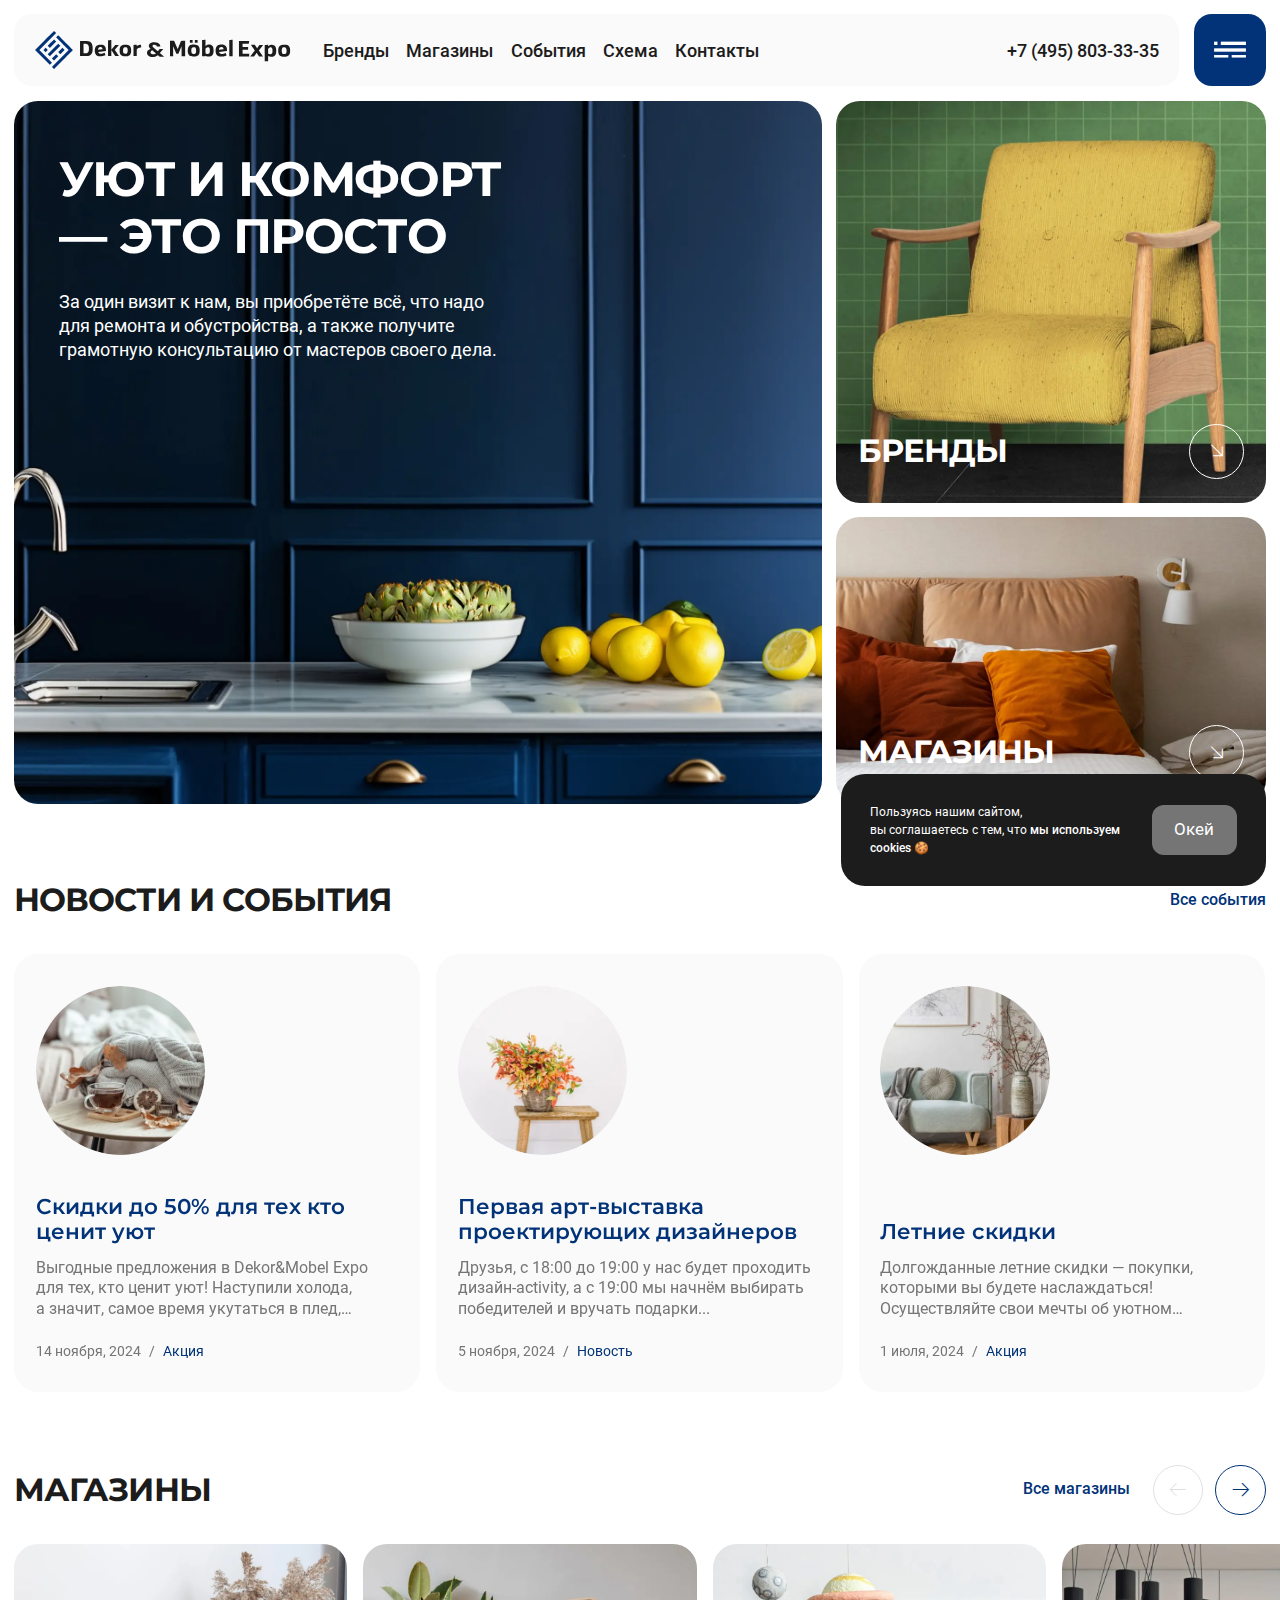
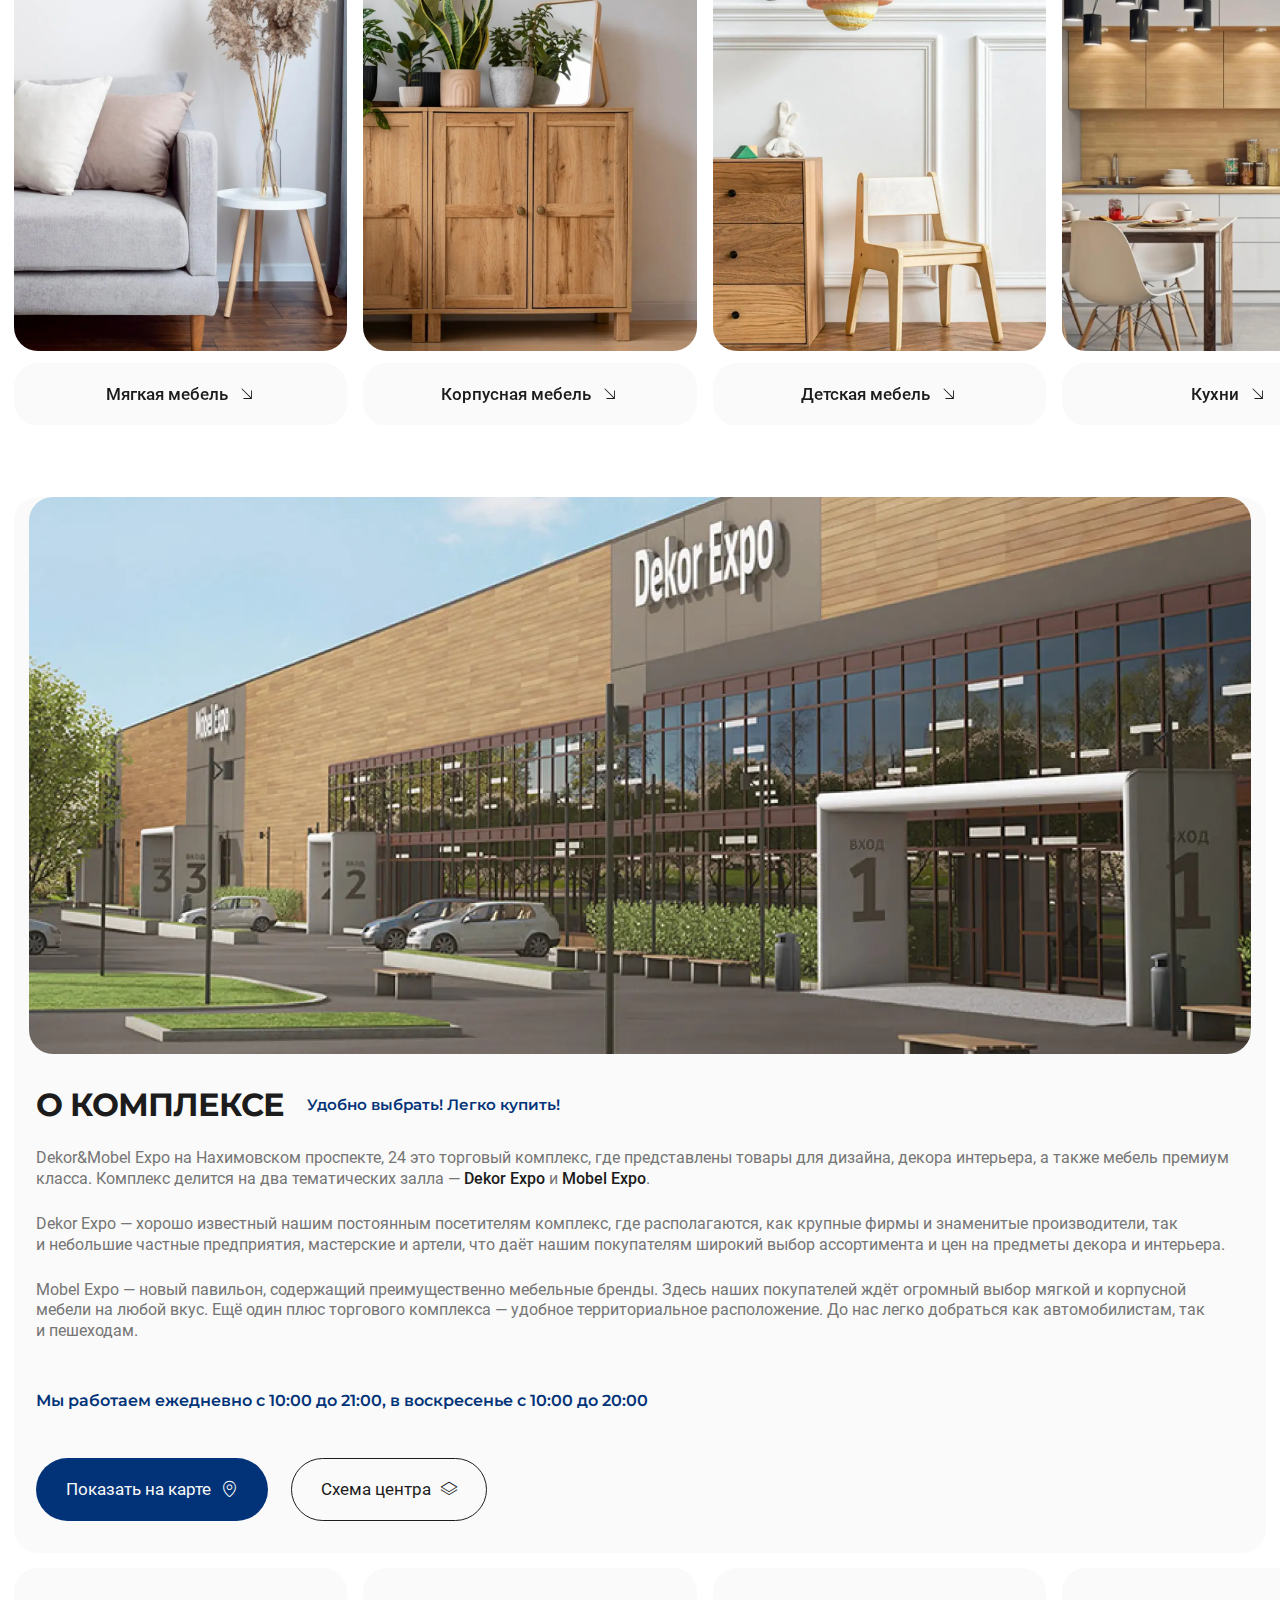
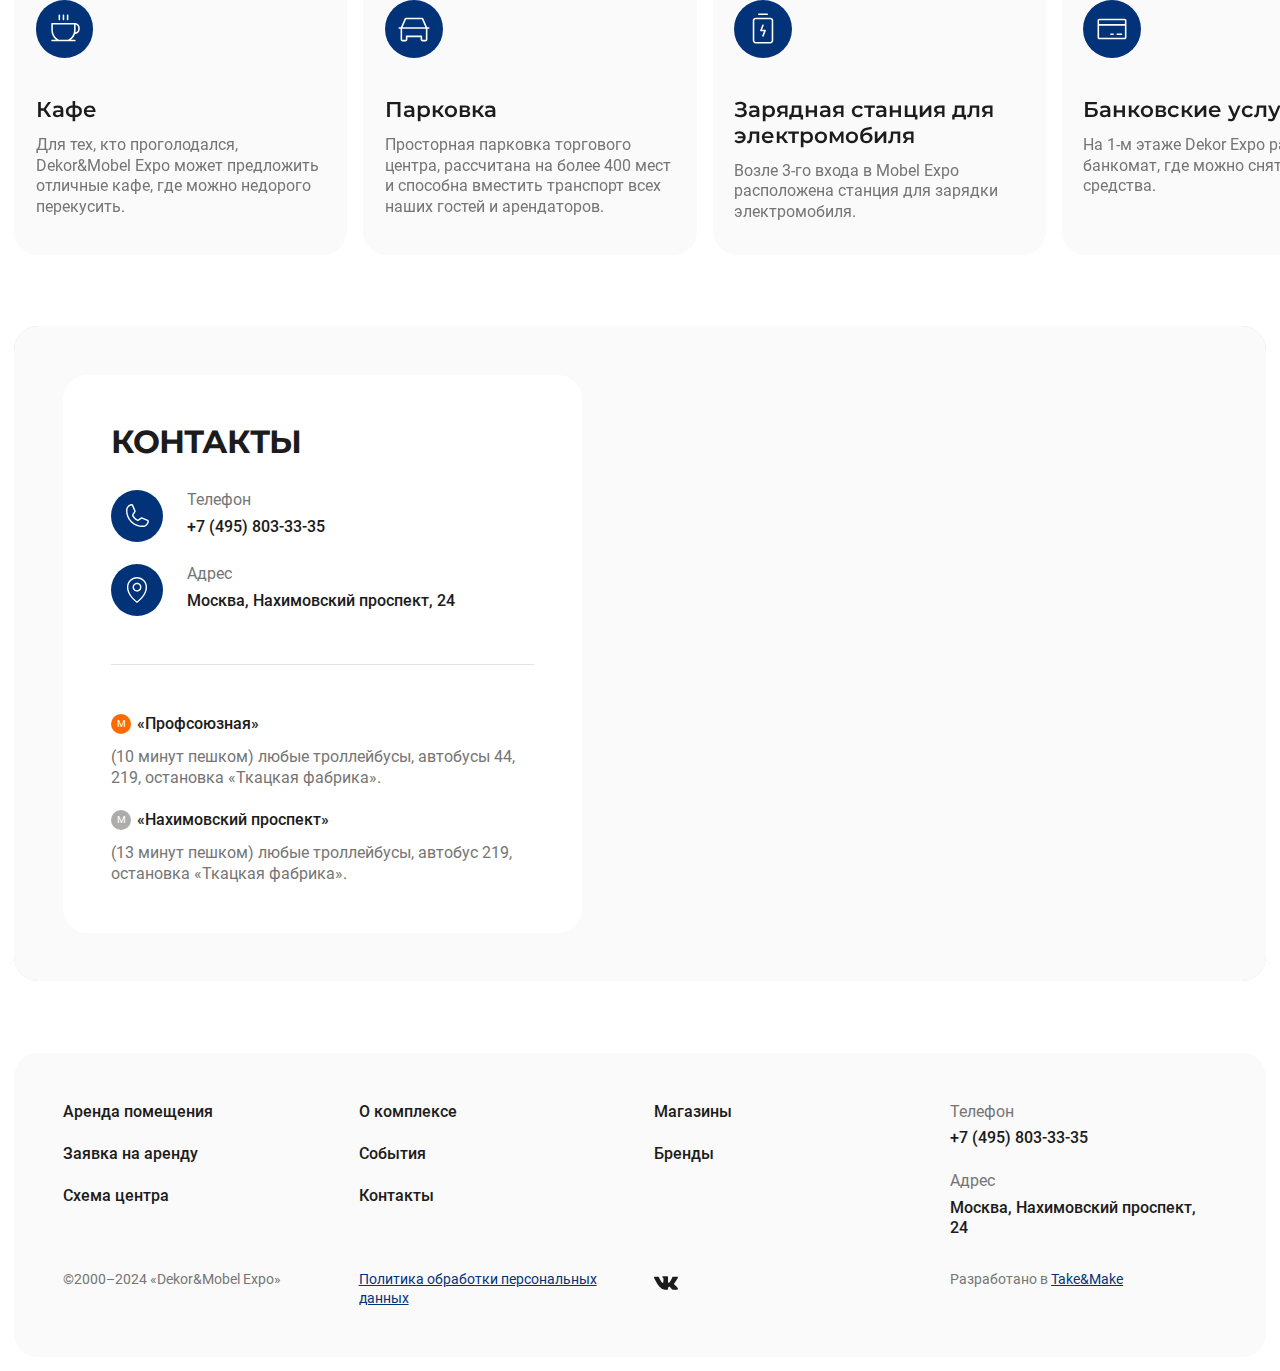
==== commit 356defc9: "Загружены все страницы" ====
--- a/index.html
+++ b/index.html
@@ -133,7 +133,7 @@
                 <div class="news-slider__wrapper">
                   <div class="news-slider__items">
                     <div class="news-slider__item">
-                      <div class="new-card">
+                      <article class="new-card">
                         <figure class="new-card__img-box">
                           <picture><source srcset="./img/content/photo/new-card-1.webp" type="image/webp"><img class="new-card__img" src="./img/content/photo/new-card-1.jpg" alt="Скидки до 50% для тех кто ценит уют"></picture>
                         </figure>
@@ -164,10 +164,10 @@
                             <li class="new-info__item">Акция</li>
                           </ul>
                         </div>
-                      </div>
+                      </article>
                     </div>
                     <div class="news-slider__item">
-                      <div class="new-card">
+                      <article class="new-card">
                         <figure class="new-card__img-box">
                           <picture><source srcset="./img/content/photo/new-card-2.webp" type="image/webp"><img class="new-card__img" src="./img/content/photo/new-card-2.jpg" alt="Первая арт-выставка проектирующих дизайнеров"></picture>
                         </figure>
@@ -200,10 +200,10 @@
                             <li class="new-info__item">Новость</li>
                           </ul>
                         </div>
-                      </div>
+                      </article>
                     </div>
                     <div class="news-slider__item">
-                      <div class="new-card">
+                      <article class="new-card">
                         <figure class="new-card__img-box">
                           <picture><source srcset="./img/content/photo/new-card-3.webp" type="image/webp"><img class="new-card__img" src="./img/content/photo/new-card-3.jpg" alt="Летние скидки"></picture>
                         </figure>
@@ -234,7 +234,7 @@
                             <li class="new-info__item">Акция</li>
                           </ul>
                         </div>
-                      </div>
+                      </article>
                     </div>
                   </div>
                 </div>
@@ -276,7 +276,7 @@
                       <figure class="shops-slider__img-box">
                         <picture><source srcset="./img/content/category/category-1.webp" type="image/webp"><img class="shops-slider__img" src="./img/content/category/category-1.jpg" alt="Мягкая мебель"></picture>
                       </figure>
-                      <a class="shops-slider__btn btn btn_light icon-link" href="./shops.html#id">
+                      <a class="shops-slider__btn btn btn_light icon-link" href="./category.html">
                         <span>Мягкая мебель</span>
                       </a>
                     </li>
@@ -284,7 +284,7 @@
                       <figure class="shops-slider__img-box">
                         <picture><source srcset="./img/content/category/category-2.webp" type="image/webp"><img class="shops-slider__img" src="./img/content/category/category-2.jpg" alt="Корпусная мебель"></picture>
                       </figure>
-                      <a class="shops-slider__btn btn btn_light icon-link" href="./shops.html#id">
+                      <a class="shops-slider__btn btn btn_light icon-link" href="./category.html">
                         <span>Корпусная мебель</span>
                       </a>
                     </li>
@@ -292,7 +292,7 @@
                       <figure class="shops-slider__img-box">
                         <picture><source srcset="./img/content/category/category-3.webp" type="image/webp"><img class="shops-slider__img" src="./img/content/category/category-3.jpg" alt="Детская мебель"></picture>
                       </figure>
-                      <a class="shops-slider__btn btn btn_light icon-link" href="./shops.html#id">
+                      <a class="shops-slider__btn btn btn_light icon-link" href="./category.html">
                         <span>Детская мебель</span>
                       </a>
                     </li>
@@ -300,7 +300,7 @@
                       <figure class="shops-slider__img-box">
                         <picture><source srcset="./img/content/category/category-4.webp" type="image/webp"><img class="shops-slider__img" src="./img/content/category/category-4.jpg" alt="Кухни"></picture>
                       </figure>
-                      <a class="shops-slider__btn btn btn_light icon-link" href="./shops.html#id">
+                      <a class="shops-slider__btn btn btn_light icon-link" href="./category.html">
                         <span>Кухни</span>
                       </a>
                     </li>
@@ -308,7 +308,7 @@
                       <figure class="shops-slider__img-box">
                         <picture><source srcset="./img/content/category/category-5.webp" type="image/webp"><img class="shops-slider__img" src="./img/content/category/category-5.jpg" alt="Столы и стулья"></picture>
                       </figure>
-                      <a class="shops-slider__btn btn btn_light icon-link" href="./shops.html#id">
+                      <a class="shops-slider__btn btn btn_light icon-link" href="./category.html">
                         <span>Столы и стулья</span>
                       </a>
                     </li>
@@ -316,7 +316,7 @@
                       <figure class="shops-slider__img-box">
                         <picture><source srcset="./img/content/category/category-6.webp" type="image/webp"><img class="shops-slider__img" src="./img/content/category/category-6.jpg" alt="Кровати и матрасы"></picture>
                       </figure>
-                      <a class="shops-slider__btn btn btn_light icon-link" href="./shops.html#id">
+                      <a class="shops-slider__btn btn btn_light icon-link" href="./category.html">
                         <span>Кровати и матрасы</span>
                       </a>
                     </li>
@@ -324,7 +324,7 @@
                       <figure class="shops-slider__img-box">
                         <picture><source srcset="./img/content/category/category-7.webp" type="image/webp"><img class="shops-slider__img" src="./img/content/category/category-7.jpg" alt="Предметы интерьера"></picture>
                       </figure>
-                      <a class="shops-slider__btn btn btn_light icon-link" href="./shops.html#id">
+                      <a class="shops-slider__btn btn btn_light icon-link" href="./category.html">
                         <span>Предметы интерьера</span>
                       </a>
                     </li>
@@ -332,7 +332,7 @@
                       <figure class="shops-slider__img-box">
                         <picture><source srcset="./img/content/category/category-8.webp" type="image/webp"><img class="shops-slider__img" src="./img/content/category/category-8.jpg" alt="Ковры"></picture>
                       </figure>
-                      <a class="shops-slider__btn btn btn_light icon-link" href="./shops.html#id">
+                      <a class="shops-slider__btn btn btn_light icon-link" href="./category.html">
                         <span>Ковры</span>
                       </a>
                     </li>
@@ -340,7 +340,7 @@
                       <figure class="shops-slider__img-box">
                         <picture><source srcset="./img/content/category/category-9.webp" type="image/webp"><img class="shops-slider__img" src="./img/content/category/category-9.jpg" alt="Текстиль"></picture>
                       </figure>
-                      <a class="shops-slider__btn btn btn_light icon-link" href="./shops.html#id">
+                      <a class="shops-slider__btn btn btn_light icon-link" href="./category.html">
                         <span>Текстиль</span>
                       </a>
                     </li>
@@ -348,7 +348,7 @@
                       <figure class="shops-slider__img-box">
                         <picture><source srcset="./img/content/category/category-10.webp" type="image/webp"><img class="shops-slider__img" src="./img/content/category/category-10.jpg" alt="Освещение"></picture>
                       </figure>
-                      <a class="shops-slider__btn btn btn_light icon-link" href="./shops.html#id">
+                      <a class="shops-slider__btn btn btn_light icon-link" href="./category.html">
                         <span>Освещение</span>
                       </a>
                     </li>
@@ -356,7 +356,7 @@
                       <figure class="shops-slider__img-box">
                         <picture><source srcset="./img/content/category/category-11.webp" type="image/webp"><img class="shops-slider__img" src="./img/content/category/category-11.jpg" alt="Электрооборудование"></picture>
                       </figure>
-                      <a class="shops-slider__btn btn btn_light icon-link" href="./shops.html#id">
+                      <a class="shops-slider__btn btn btn_light icon-link" href="./category.html">
                         <span>Электрооборудование</span>
                       </a>
                     </li>
@@ -364,7 +364,7 @@
                       <figure class="shops-slider__img-box">
                         <picture><source srcset="./img/content/category/category-12.webp" type="image/webp"><img class="shops-slider__img" src="./img/content/category/category-12.jpg" alt="Двери и окна"></picture>
                       </figure>
-                      <a class="shops-slider__btn btn btn_light icon-link" href="./shops.html#id">
+                      <a class="shops-slider__btn btn btn_light icon-link" href="./category.html">
                         <span>Двери и окна</span>
                       </a>
                     </li>
@@ -372,7 +372,7 @@
                       <figure class="shops-slider__img-box">
                         <picture><source srcset="./img/content/category/category-13.webp" type="image/webp"><img class="shops-slider__img" src="./img/content/category/category-13.jpg" alt="Напольные покрытия"></picture>
                       </figure>
-                      <a class="shops-slider__btn btn btn_light icon-link" href="./shops.html#id">
+                      <a class="shops-slider__btn btn btn_light icon-link" href="./category.html">
                         <span>Напольные покрытия</span>
                       </a>
                     </li>
@@ -380,7 +380,7 @@
                       <figure class="shops-slider__img-box">
                         <picture><source srcset="./img/content/category/category-14.webp" type="image/webp"><img class="shops-slider__img" src="./img/content/category/category-14.jpg" alt="Плитка и керамогранит"></picture>
                       </figure>
-                      <a class="shops-slider__btn btn btn_light icon-link" href="./shops.html#id">
+                      <a class="shops-slider__btn btn btn_light icon-link" href="./category.html">
                         <span>Плитка и керамогранит</span>
                       </a>
                     </li>
@@ -388,7 +388,7 @@
                       <figure class="shops-slider__img-box">
                         <picture><source srcset="./img/content/category/category-15.webp" type="image/webp"><img class="shops-slider__img" src="./img/content/category/category-15.jpg" alt="Искусственный и натуральный камень"></picture>
                       </figure>
-                      <a class="shops-slider__btn btn btn_light icon-link" href="./shops.html#id">
+                      <a class="shops-slider__btn btn btn_light icon-link" href="./category.html">
                         <span>Искусственный и натуральный камень</span>
                       </a>
                     </li>
@@ -396,7 +396,7 @@
                       <figure class="shops-slider__img-box">
                         <picture><source srcset="./img/content/category/category-16.webp" type="image/webp"><img class="shops-slider__img" src="./img/content/category/category-16.jpg" alt="Лакокрасочные материалы"></picture>
                       </figure>
-                      <a class="shops-slider__btn btn btn_light icon-link" href="./shops.html#id">
+                      <a class="shops-slider__btn btn btn_light icon-link" href="./category.html">
                         <span>Лакокрасочные материалы</span>
                       </a>
                     </li>
@@ -404,7 +404,7 @@
                       <figure class="shops-slider__img-box">
                         <picture><source srcset="./img/content/category/category-17.webp" type="image/webp"><img class="shops-slider__img" src="./img/content/category/category-17.jpg" alt="Сантехника"></picture>
                       </figure>
-                      <a class="shops-slider__btn btn btn_light icon-link" href="./shops.html#id">
+                      <a class="shops-slider__btn btn btn_light icon-link" href="./category.html">
                         <span>Сантехника</span>
                       </a>
                     </li>
@@ -412,7 +412,7 @@
                       <figure class="shops-slider__img-box">
                         <picture><source srcset="./img/content/category/category-18.webp" type="image/webp"><img class="shops-slider__img" src="./img/content/category/category-18.jpg" alt="Вентиляция и кондиционирование"></picture>
                       </figure>
-                      <a class="shops-slider__btn btn btn_light icon-link" href="./shops.html#id">
+                      <a class="shops-slider__btn btn btn_light icon-link" href="./category.html">
                         <span>Вентиляция и кондиционирование</span>
                       </a>
                     </li>
@@ -420,7 +420,7 @@
                       <figure class="shops-slider__img-box">
                         <picture><source srcset="./img/content/category/category-19.webp" type="image/webp"><img class="shops-slider__img" src="./img/content/category/category-19.jpg" alt="Камины"></picture>
                       </figure>
-                      <a class="shops-slider__btn btn btn_light icon-link" href="./shops.html#id">
+                      <a class="shops-slider__btn btn btn_light icon-link" href="./category.html">
                         <span>Камины</span>
                       </a>
                     </li>
@@ -428,7 +428,7 @@
                       <figure class="shops-slider__img-box">
                         <picture><source srcset="./img/content/category/category-20.webp" type="image/webp"><img class="shops-slider__img" src="./img/content/category/category-20.jpg" alt="Лифты"></picture>
                       </figure>
-                      <a class="shops-slider__btn btn btn_light icon-link" href="./shops.html#id">
+                      <a class="shops-slider__btn btn btn_light icon-link" href="./category.html">
                         <span>Лифты</span>
                       </a>
                     </li>
@@ -689,10 +689,10 @@
               <div class="footer__box footer__box_menu">
                 <ul class="footer-menu">
                   <li class="footer-menu__item">
-                    <a class="footer-menu__link" href="./index.html">Аренда помещения</a>
+                    <a class="footer-menu__link" href="./rent.html">Аренда помещения</a>
                   </li>
                   <li class="footer-menu__item">
-                    <a class="footer-menu__link" href="./index.html">Заявка на аренду</a>
+                    <a class="footer-menu__link" href="./rent.html#rent-order">Заявка на аренду</a>
                   </li>
                   <li class="footer-menu__item">
                     <a class="footer-menu__link" href="./scheme.html">Схема центра</a>
@@ -761,14 +761,14 @@
                       <span class="seo">Dekor&Mobel Expo во Вконтакте</span>
                     </a>
                   </li>
-                  <li class="social__item">
+                  <!-- <li class="social__item">
                     <a class="social__link" href="https://t.me/telegram" target="_blank">
                       <svg viewBox="0 0 24 24" fill="none" xmlns="http://www.w3.org/2000/svg">
                       <path d="M9.22461 20.3126L9.57461 15.0251L19.1746 6.37508C19.5996 5.98758 19.0871 5.80008 18.5246 6.13758L6.67461 13.6251L1.54961 12.0001C0.449613 11.6876 0.437112 10.9251 1.79961 10.3751L21.7621 2.67508C22.6746 2.26258 23.5496 2.90008 23.1996 4.30008L19.7996 20.3126C19.5621 21.4501 18.8746 21.7251 17.9246 21.2001L12.7496 17.3751L10.2621 19.7876C9.97461 20.0751 9.73711 20.3126 9.22461 20.3126Z" fill="currentColor"/>
                       </svg>
                       <span class="seo">Dekor&Mobel Expo в Телеграм</span>
                     </a>
-                  </li>
+                  </li> -->
                 </ul>
               </div>
               <div class="footer__box footer__box_dev">
@@ -808,7 +808,7 @@
                 <a class="header-menu__link" href="./brends.html">Бренды</a>
               </li>
               <li class="header-menu__item">
-                <a class="header-menu__link" href="./services.html">Услуги</a>
+                <a class="header-menu__link" href="./#">Услуги</a>
               </li>
               <li class="header-menu__item">
                 <a class="header-menu__link" href="./events.html">События</a>
@@ -820,10 +820,10 @@
                 <a class="header-menu__link" href="./scheme.html">Схема</a>
               </li>
               <li class="header-menu__item">
-                <a class="header-menu__link" href="./index.html">Информация об аренде</a>
+                <a class="header-menu__link" href="./rent.html">Информация об аренде</a>
               </li>
               <li class="header-menu__item">
-                <a class="header-menu__link" href="./index.html">Заявка на аренду</a>
+                <a class="header-menu__link" href="./rent.html#rent-order">Заявка на аренду</a>
               </li>
             </ul>
           </div>
@@ -862,5 +862,25 @@
         </div>
       </div>
     </aside>
+
+    <div class="cookies">
+      <p class="cookies__text">
+        Пользуясь нашим сайтом, вы соглашаетесь с тем,
+        что <a href="#" target="_blank">мы используем cookies</a> 🍪
+      </p>
+      <button class="cookies__btn btn" type="button">
+        Окей
+        <span class="seo">, принять файлы cookies</span>
+      </button>
+      <!-- Удалить скрипт при интеграции! -->
+      <script>
+        (() => {
+          "use strict";
+          document.querySelector(".cookies__btn").addEventListener("click", (e) => {
+            e.target.parentElement.remove();
+          });
+        })();
+      </script>
+    </div>
   </body>
 </html>
--- a/css/style.min.css
+++ b/css/style.min.css
@@ -1 +1 @@
-.menu,.popup__inner{overflow:auto}.seo{position:absolute;width:1px;height:1px;margin:-1px;border:0;padding:0;white-space:nowrap;clip-path:inset(100%);clip:rect(0 0 0 0);overflow:hidden}@font-face{font-family:icons;font-display:swap;src:url(../fonts/icons.woff2) format("woff2"),url(../fonts/icons.woff) format("woff");font-weight:400;font-style:normal}@font-face{font-family:Montserrat;font-display:swap;src:url(../fonts/Montserrat-Bold.woff2) format("woff2"),url(../fonts/Montserrat-Bold.woff) format("woff");font-weight:700;font-style:normal}._h1,._h2{font-family:Montserrat,sans-serif;font-weight:700;text-transform:uppercase;line-height:1.2;letter-spacing:-.03em}@font-face{font-family:Montserrat;font-display:swap;src:url(../fonts/Montserrat-SemiBold.woff2) format("woff2"),url(../fonts/Montserrat-SemiBold.woff) format("woff");font-weight:600;font-style:normal}._h3,._h4,.h-about-head__slogan,.h-about__text_accent{font-family:Montserrat,sans-serif;font-weight:600;line-height:1.2}@font-face{font-family:Roboto;font-display:swap;src:url(../fonts/Roboto-Medium.woff2) format("woff2"),url(../fonts/Roboto-Medium.woff) format("woff");font-weight:500;font-style:normal}@font-face{font-family:Roboto;font-display:swap;src:url(../fonts/Roboto-Regular.woff2) format("woff2"),url(../fonts/Roboto-Regular.woff) format("woff");font-weight:400;font-style:normal}body,html{font-family:Roboto,sans-serif;font-weight:400}[class*=" icon-"]::after,[class^=icon-]::after{font-family:icons!important;speak:never;font-style:normal;font-weight:400;font-variant:normal;text-transform:none;line-height:1;font-size:1.1em;-webkit-font-smoothing:antialiased;-moz-osx-font-smoothing:grayscale}.icon-close::after{content:"\e90e"}.icon-down::after{content:"\e906"}.icon-left::after{content:"\e907"}.icon-link::after{content:"\e90a"}.icon-mail::after{content:"\e90c"}.icon-right::after{content:"\e90d"}.icon-battery::after{content:"\e900"}.icon-bulb::after{content:"\e901"}.icon-car::after{content:"\e902"}.icon-card::after{content:"\e903"}.icon-clock::after{content:"\e904"}.icon-coffee::after{content:"\e905"}.icon-phone::after{content:"\e908"}.icon-pin::after{content:"\e909"}.icon-stack::after{content:"\e90b"}/*! normalize.css v8.0.1 | MIT License | github.com/necolas/normalize.css */html{line-height:1.15;-webkit-text-size-adjust:100%}hr{box-sizing:content-box;height:0;overflow:visible}pre{font-family:monospace,monospace;font-size:1em}abbr[title]{border-bottom:none;text-decoration:underline;-webkit-text-decoration:underline dotted;text-decoration:underline dotted}b,strong{font-weight:bolder}code,kbd,samp{font-family:monospace,monospace;font-size:1em}small{font-size:80%}sub,sup{font-size:75%;line-height:0;position:relative;vertical-align:baseline}sub{bottom:-.25em}sup{top:-.5em}button,input,optgroup,select,textarea{font-family:inherit;font-size:100%;line-height:1.15;margin:0}button,input{overflow:visible}button,select{text-transform:none}[type=button],[type=reset],[type=submit],button{-webkit-appearance:button}[type=button]::-moz-focus-inner,[type=reset]::-moz-focus-inner,[type=submit]::-moz-focus-inner,button::-moz-focus-inner{border-style:none;padding:0}[type=button]:-moz-focusring,[type=reset]:-moz-focusring,[type=submit]:-moz-focusring,button:-moz-focusring{outline:1px dotted ButtonText}fieldset{padding:.35em .75em .625em}legend{box-sizing:border-box;color:inherit;display:table;max-width:100%;padding:0;white-space:normal}progress{vertical-align:baseline}textarea{overflow:auto}[type=checkbox],[type=radio]{box-sizing:border-box;padding:0}[type=number]::-webkit-inner-spin-button,[type=number]::-webkit-outer-spin-button{height:auto}[type=search]{-webkit-appearance:textfield;outline-offset:-2px}[type=search]::-webkit-search-decoration{-webkit-appearance:none}::-webkit-file-upload-button{-webkit-appearance:button;font:inherit}details{display:block}summary{display:list-item}template{display:none}[hidden]{display:none!important}*,::after,::before{box-sizing:border-box;padding:0;margin:0}ul{list-style:none}a{text-decoration:none}b,strong{font-weight:inherit}img{display:block;max-width:100%;width:100%;-webkit-user-select:none;-moz-user-select:none;user-select:none}button,input,select,textarea{font:inherit}input,textarea{border-radius:0}input:-webkit-autofill{-webkit-text-fill-color:transparent;-webkit-transition:background-color 600s ease-in-out 0s;transition:background-color 600s ease-in-out 0s}button{cursor:pointer}[href^="tel:"]{white-space:nowrap}[type=search]::-webkit-search-cancel-button,[type=search]::-webkit-search-decoration{-webkit-appearance:none;appearance:none}[type=search]{-webkit-appearance:textfield;-moz-appearance:textfield;appearance:textfield;outline-offset:-2px}body,html{height:100%}:root{--height-header:84px;--width-border:1px;--width-page:100vw;--height-page:100vh;--width-col-4:296px;--height-btn:56px;--height-input:56px;--height-ilink:42px;--height-ilink-large:42px;--gap-large:32px;--gap-medium:32px;--gap-normal:24px;--gap-small:12px;--gap-smallest:12px;--padding-page:var(--gap-small);--padding-medium:24px;--padding-normal:18px;--color-dark:#1c1c1c;--color-grey:#757575;--color-accent:#023378;--color-accent-light:#6f91a6;--color-light:#fafafa;--color-border:rgba(0, 0, 0, 0.12);--color-white:#ffffff;--color-red:#de0000;--transition-duration:0.3s;--radius-normal:24px;--radius-small:12px;--text-medium:16px;--text-normal:16px;--text-small:14px;--text-smallest:14px}html.is-lock{overflow:clip}body,html{font-size:var(--text-normal);line-height:1.3;color:var(--color-grey);background-color:var(--color-white)}.wrapper{position:relative;display:flex;flex-direction:column;min-height:100%;padding-top:var(--height-header);overflow:clip}.page{flex:1 1 auto}.page_small{display:flex;flex-direction:column}.page_small>:last-child{flex-grow:1}.container{width:100%;max-width:100%;padding:0 var(--padding-page);margin:0 auto}.swiper-horizontal{touch-action:pan-y}.swiper-vertical{touch-action:pan-x}.ymaps-2-1-79-map-copyrights-promo{display:none}._h4{font-size:var(--text-medium)}.btn{display:inline-flex;align-items:center;justify-content:center;height:var(--height-btn);padding:0 var(--padding-medium);white-space:nowrap;text-wrap:balance;-webkit-user-select:none;-moz-user-select:none;user-select:none;text-align:center;font-size:var(--text-medium);line-height:1;color:var(--color-accent);background-color:transparent;border:var(--width-border) solid transparent;border-radius:var(--height-btn);transition-duration:var(--transition-duration);transition-property:color,background-color,border-color}.btn::after{margin-left:10px}.btn:focus-visible{outline:0}.btn_accent{color:var(--color-white);background-color:var(--color-accent)}.btn_accent:focus-visible{background-color:var(--color-dark)}.btn_accent:active{background-color:var(--color-dark)}.btn_contour{color:var(--color-dark);border-color:var(--color-dark)}.btn_contour:focus-visible{color:var(--color-accent);border-color:var(--color-accent)}.btn_contour:active{color:var(--color-light);background-color:var(--color-accent);border-color:transparent}.btn_light{font-weight:500;color:var(--color-dark);background-color:var(--color-light)}.btn_light:focus-visible{color:var(--color-light);background-color:var(--color-accent)}.btn_light:active{color:var(--color-light);background-color:var(--color-accent)}.ilink{flex-shrink:0;display:flex;align-items:center;justify-content:center;aspect-ratio:1/1;width:var(--height-ilink);color:var(--color-accent);background-color:transparent;border:var(--width-border) solid currentColor;border-radius:50%;overflow:hidden;transition-duration:var(--transition-duration);transition-property:color,background-color,border-color}.ilink:focus-visible{outline:0;color:var(--color-light);background-color:var(--color-accent);border-color:transparent}.ilink:active{color:var(--color-light);background-color:var(--color-accent);border-color:transparent}.ilink_large{width:var(--height-ilink-large)}.ilink.is-disabled{color:var(--color-border)!important;background-color:transparent!important;border-color:var(--color-border)!important;cursor:default}.header{position:fixed;z-index:10;top:0;right:0;left:0;background-color:var(--color-white)}.header__body{position:relative;display:flex;padding:14px 0 18px}.is-menu-open .header__body{border-bottom:var(--width-border) solid var(--color-border)}.header__main{flex-grow:1;display:flex;align-items:center;font-weight:500;font-size:18px;line-height:initial;color:var(--color-dark)}.header__main a{color:inherit;transition-duration:var(--transition-duration);transition-property:color}.header__main a:focus-visible{outline:0;color:var(--color-accent)}.header__main a:active{color:var(--color-accent-light)}.header__nav{margin-right:auto}.header__info{margin-left:auto}.header__menu{flex-shrink:0;margin-left:var(--gap-small);font-size:0;color:var(--color-white);background-color:var(--color-accent);border:none;border-radius:var(--radius-small);outline:0;transition-duration:var(--transition-duration);transition-property:color,background-color}.header__menu svg{aspect-ratio:1/1;height:auto;pointer-events:none}.logo{flex-shrink:0;width:257px}.logo__img{aspect-ratio:190/28;-o-object-fit:contain;object-fit:contain;-o-object-position:center;object-position:center}.header-nav{display:none}.header-nav__list{display:flex;align-items:center}.header-nav__item+.header-nav__item{margin-left:calc(1.2 * var(--gap-small))}.header-info{display:none}.header-info__item{position:relative;display:flex;align-items:center}.header-info__item b,.header-info__item strong{font-weight:400;color:var(--color-accent)}.header-info__item:not(:last-child){margin-right:calc(2.2 * var(--gap-small) + var(--width-border))}.header-info__item:not(:last-child)::before{content:"";position:absolute;top:50%;transform:translateY(-50%);right:calc(-1.1 * var(--gap-small) - var(--width-border));width:var(--width-border);height:73%;background-color:var(--color-border);border-radius:2px}.header-info__item_schedule{display:none}.header-info__box+.header-info__box{margin-left:calc(1.2 * var(--gap-small))}.menu{position:fixed;z-index:9;top:var(--height-header);right:0;width:100%;max-width:var(--width-page);height:calc(var(--height-page) - var(--height-header));max-height:calc(var(--height-page) - var(--height-header));padding:var(--gap-medium) var(--gap-small);background-color:var(--color-white);opacity:0;visibility:hidden;pointer-events:none}.is-menu-open .menu{opacity:1;visibility:visible;pointer-events:auto}.menu__head{display:none}.menu__btn{aspect-ratio:1/1;height:38px;font-size:0;color:var(--color-grey);background-color:var(--color-light);border:none;border-radius:5px;transition-duration:var(--transition-duration);transition-property:color,background-color}.menu__btn svg{aspect-ratio:1/1;width:100%;max-width:100%;height:auto;pointer-events:none}.menu__btn:focus-visible{outline:0;color:var(--color-light);background-color:var(--color-accent)}.menu__btn:active{color:var(--color-light);background-color:var(--color-accent)}.header-menu__item+.header-menu__item{margin-top:var(--gap-medium)}.header-menu__link{display:block;font-weight:500;color:var(--color-dark);transition-duration:var(--transition-duration);transition-property:color}.header-menu__link:focus-visible{outline:0;color:var(--color-accent)}.header-menu__link:active{color:var(--color-accent-light)}.footer{padding-bottom:var(--gap-small)}.footer__body{padding:var(--gap-large) var(--padding-normal);background-color:var(--color-light);border-radius:var(--radius-normal)}.footer__grid{display:grid}.footer__grid_main:not(:last-child){margin-bottom:var(--gap-medium)}.footer__grid_info a:not([class]){text-decoration:underline;color:var(--color-accent);transition-duration:var(--transition-duration);transition-property:color}.footer__grid_info a:not([class]):focus-visible{outline:0;text-decoration:none}.footer__grid_info a:not([class]):active{text-decoration:none;color:var(--color-accent-light)}.footer__box_dev{order:4}.footer-menu__item+.footer-menu__item{margin-top:var(--padding-normal)}.footer-menu__link{font-weight:500;color:var(--color-dark);transition-duration:var(--transition-duration);transition-property:color}.footer-menu__link:focus-visible{outline:0;color:var(--color-accent)}.footer-menu__link:active{color:var(--color-accent-light)}.social{display:flex;flex-wrap:wrap;margin:0 calc(-1 * var(--gap-smallest)) calc(-2 * var(--gap-smallest))}.social__item{margin:0 var(--gap-smallest) calc(2 * var(--gap-smallest))}.social__link{display:flex;align-items:center;justify-content:center;color:var(--color-dark);transition-duration:var(--transition-duration);transition-property:color}.social__link:focus-visible{outline:0;color:var(--color-accent)}.social__link:active{color:var(--color-accent-light)}.social__link svg{flex-shrink:0;aspect-ratio:1/1;width:24px;height:auto}.breadcrumbs{display:none;max-width:100%;margin-bottom:var(--gap-medium);font-weight:400;font-size:var(--text-smallest);line-height:1}.breadcrumbs__item{display:flex}.breadcrumbs__item:not(:last-child){color:var(--color-accent);white-space:nowrap}.breadcrumbs__item:not(:last-child)::after{content:"/";margin:0 4px;color:var(--color-grey)}.breadcrumbs__item:not(:last-child) .breadcrumbs__link:focus-visible{outline:0;color:var(--color-accent-light)}.breadcrumbs__item:last-child{white-space:nowrap;text-overflow:ellipsis;color:var(--color-grey);overflow:hidden}.breadcrumbs__link{color:inherit;transition-duration:var(--transition-duration);transition-property:color}.popup{position:fixed;z-index:-5;top:0;right:0;bottom:0;left:0;display:flex;align-items:flex-end;justify-content:center;background-color:rgba(0,0,0,.4);transition-duration:var(--transition-duration);transition-property:opacity;opacity:0;visibility:hidden;pointer-events:none}.popup.is-open{z-index:20;opacity:1;visibility:visible;pointer-events:auto}.popup__body{position:relative;display:flex;width:100%;max-width:100%;max-height:var(--height-page);background-color:var(--color-white);overflow:hidden}.popup__head{position:relative;display:flex;align-items:center;justify-content:space-between;margin-bottom:calc(2 * var(--padding-medium) + var(--width-border))}.popup__head::before{content:"";position:absolute;bottom:calc(-1 * var(--padding-medium) - var(--width-border));right:0;left:0;height:var(--width-border);background-color:var(--color-border)}.popup__title{color:var(--color-dark)}.popup__close{display:flex;align-items:center;justify-content:center;aspect-ratio:1/1;width:38px;height:auto;color:var(--color-grey);background-color:var(--color-light);border-radius:5px;border:none;transition-duration:var(--transition-duration);transition-property:color,background-color}.popup__close:focus-visible{outline:0;color:var(--color-light);background-color:var(--color-accent)}.popup__close:active{color:var(--color-light);background-color:var(--color-accent)}.popup__inner{flex-shrink:0;flex-grow:1;transform:translate3d(0,0,0);max-width:100%;max-height:100%;padding:var(--gap-small)}.welcome__body{color:var(--color-white)}.welcome__main{position:relative;background-color:var(--color-light);border-radius:var(--radius-normal);overflow:hidden}.welcome__main:not(:last-child){margin:0 0 var(--gap-small)}.welcome__img-box{position:absolute;top:0;right:0;bottom:0;left:0;pointer-events:none}.welcome__img{height:100%;-o-object-fit:cover;object-fit:cover;-o-object-position:center;object-position:center}.welcome__content{position:relative}.welcome__title{display:-webkit-box;-webkit-line-clamp:4;-webkit-box-orient:vertical;overflow:hidden}.welcome__text{display:-webkit-box;-webkit-line-clamp:6;-webkit-box-orient:vertical;overflow:hidden}.welcome__card{position:relative;background-color:var(--color-light);border-radius:var(--radius-normal);overflow:hidden}.welcome__card:not(:last-child){margin:0 0 var(--gap-small)}.welcome__card-inner{position:relative;display:flex;flex-direction:column;justify-content:flex-end;padding:var(--gap-normal) var(--padding-normal)}.welcome__link{display:flex;align-items:center;justify-content:space-between;color:var(--color-white)}.welcome__link::after{content:"";position:absolute;top:0;right:0;bottom:0;left:0}.welcome__link:focus-visible{outline:0}.welcome__link:focus-visible .ilink{color:var(--color-light);background-color:var(--color-accent);border-color:transparent}.welcome__link:active .ilink{color:var(--color-light);background-color:var(--color-accent);border-color:transparent}.welcome__link-text{display:-webkit-box;-webkit-line-clamp:2;-webkit-box-orient:vertical;overflow:hidden;color:inherit}.welcome__link-icon{align-self:flex-end;color:var(--color-white)}.h-news{overflow:hidden}.h-news__head{display:flex;align-items:center;min-height:var(--height-ilink);padding-right:calc(2.7 * var(--height-ilink));margin-bottom:var(--padding-medium)}.h-news__title{color:var(--color-dark)}.h-news__action{align-self:flex-end;display:flex;align-items:center;min-height:var(--height-ilink);margin-left:var(--gap-small)}.h-news__more{font-weight:500;color:var(--color-accent);transition-duration:var(--transition-duration);transition-property:color;border-radius:var(--height-btn)}.h-news__more:focus-visible{outline:0}.h-news__more:focus-visible .h-news__more-text{text-decoration:underline}.h-news__more:active .h-news__more-text{color:var(--color-accent-light)}.h-news__more-text{display:none}.news-slider{position:relative}.news-slider__wrapper{width:100%}.news-slider__items{position:relative;display:flex;width:100%;will-change:transform}.news-slider__item{flex-shrink:0;margin-right:var(--gap-small)}.is-init .news-slider__item{margin-right:0}.news-slider__actions{position:absolute;right:0;bottom:100%;display:flex;margin-bottom:var(--padding-medium)}.news-slider__button{position:relative}.news-slider__button+.news-slider__button{margin-left:calc(.25 * var(--height-ilink))}.new-card{position:relative;display:flex;flex-direction:column;min-height:100%;padding:var(--gap-medium) var(--padding-normal);background-color:var(--color-light);border-radius:var(--radius-normal);overflow:hidden}.new-card__img-box{top:var(--padding-medium);right:var(--padding-medium);margin-bottom:calc(2.666 * var(--gap-small));pointer-events:none;border-radius:50%;overflow:hidden}.new-card__img{aspect-ratio:1/1;-o-object-fit:cover;object-fit:cover;-o-object-position:center;object-position:center}.new-card__main{display:flex;margin-top:auto}.new-card__link{position:absolute;z-index:1;top:0;right:0;bottom:0;left:0}.new-card__link:focus-visible{outline:0}.new-card__link:focus-visible~.ilink{color:var(--color-light);background-color:var(--color-accent);border-color:transparent}.new-card__link:active~.ilink{color:var(--color-light);background-color:var(--color-accent);border-color:transparent}.new-card__content{flex-grow:1;display:flex;flex-direction:column}.new-card__title{display:-webkit-box;-webkit-line-clamp:3;-webkit-box-orient:vertical;overflow:hidden;color:var(--color-accent)}.new-card__text{display:-webkit-box;-webkit-line-clamp:3;-webkit-box-orient:vertical;overflow:hidden}.new-card__link-icon{flex-shrink:0;align-self:flex-end;display:none;margin-left:calc(1.5 * var(--gap-small))}.new-info{display:flex;max-width:100%;font-size:var(--text-smallest)}.new-info__item{display:flex;color:var(--color-accent)}.new-info__item:not(:last-child){white-space:nowrap}.new-info__item:not(:last-child)::after{content:"/";margin:0 8px;color:var(--color-grey)}.new-info__link{color:inherit}.new-info__date{color:var(--color-grey)}.h-shops{overflow:hidden}.h-shops__head{display:flex;align-items:center;min-height:var(--height-ilink);padding-right:calc(2.7 * var(--height-ilink));margin-bottom:var(--padding-medium)}.h-shops__title{color:var(--color-dark)}.h-shops__action{align-self:flex-end;display:flex;align-items:center;min-height:var(--height-ilink);margin-left:var(--gap-small)}.h-shops__more{font-weight:500;color:var(--color-accent);transition-duration:var(--transition-duration);transition-property:color;border-radius:var(--height-btn)}.h-shops__more:focus-visible{outline:0}.h-shops__more:focus-visible .h-shops__more-text{text-decoration:underline}.h-shops__more:active .h-shops__more-text{color:var(--color-accent-light)}.h-shops__more-text{display:none}.shops-slider{position:relative}.shops-slider__wrapper{width:100%}.shops-slider__items{position:relative;display:flex;width:100%;will-change:transform}.shops-slider__item{flex-shrink:0;display:flex;flex-direction:column;margin-right:var(--gap-small);width:var(--width-col-4)}.is-init .shops-slider__item{margin-right:0}.shops-slider__img-box{background-color:var(--color-light);border-radius:var(--radius-normal);overflow:hidden}.shops-slider__img{aspect-ratio:455/555;-o-object-fit:cover;object-fit:cover;-o-object-position:center;object-position:center}.shops-slider__btn{flex-grow:1;margin-top:var(--gap-smallest);border-radius:var(--radius-normal)}.shops-slider__actions{position:absolute;right:0;bottom:100%;display:flex;margin-bottom:var(--padding-medium)}.shops-slider__button{position:relative}.shops-slider__button+.shops-slider__button{margin-left:calc(.25 * var(--height-ilink))}.h-about{overflow:clip}.h-about__main{background-color:var(--color-light);border-radius:var(--radius-normal)}.h-about__main:not(:last-child){margin-bottom:var(--gap-small)}.h-about__img-box{margin:var(--gap-small) var(--gap-small) var(--gap-medium);border-radius:var(--radius-normal);overflow:hidden}.h-about__img{height:100%;-o-object-fit:cover;object-fit:cover;-o-object-position:center;object-position:center}.h-about__content{padding:0 var(--padding-normal) var(--gap-medium)}.h-about__head{margin-bottom:var(--gap-normal)}.h-about__showmore:not(:last-child){margin-bottom:var(--gap-normal)}.h-about__showmore-btn{display:block;width:100%;margin-top:var(--padding-normal);text-transform:uppercase;text-align:left;font-weight:500;color:var(--color-accent);background-color:transparent;border:none}.h-about__showmore-btn span:last-child{display:none}._showmore-active .h-about__showmore-btn span{display:none}._showmore-active .h-about__showmore-btn span:last-child{display:block}.h-about__text b,.h-about__text strong{font-weight:500;color:var(--color-dark)}.h-about__text_accent{color:var(--color-accent)}.h-about__text+.h-about__text{margin-top:var(--gap-normal)}.h-about__action{display:flex;flex-wrap:wrap;margin:var(--gap-large) calc(-.8 * var(--gap-small)) calc(-1 * var(--gap-small))}.h-about__btn{flex-grow:1;margin:0 calc(.8 * var(--gap-small)) var(--gap-small)}.h-about-head{display:flex;flex-wrap:wrap;align-items:center;margin:0 calc(-.8 * var(--gap-small)) calc(-1 * var(--gap-small))}.h-about-head__item{margin:0 calc(.8 * var(--gap-small)) var(--gap-small)}.h-about-head__title{color:var(--color-dark)}.h-about-head__slogan{font-size:var(--text-small);color:var(--color-accent)}.benefits-slider{position:relative}.benefits-slider__wrapper{width:100%}.benefits-slider__items{position:relative;display:flex;width:100%;will-change:transform}.benefits-slider__item{flex-shrink:0;display:flex;flex-direction:column;padding:var(--gap-medium) var(--padding-normal);margin-right:var(--gap-small);width:var(--width-col-4);background-color:var(--color-light);border-radius:var(--radius-normal)}.is-init .benefits-slider__item{margin-right:0}.benefits-slider__img-box{flex-shrink:0;background-color:var(--color-accent);border-radius:50%;overflow:hidden}.benefits-slider__img{aspect-ratio:1/1;-o-object-fit:contain;object-fit:contain;-o-object-position:center;object-position:center}.benefits-slider__title{color:var(--color-dark)}.benefits-slider__title:not(:last-child){margin-bottom:var(--gap-smallest)}.h-contacts__main{padding:var(--gap-large) var(--padding-normal);margin-bottom:var(--gap-small);background-color:var(--color-light);border-radius:var(--radius-normal)}.h-contacts__title{margin-bottom:var(--padding-medium);color:var(--color-dark)}.h-contacts__map-box{width:100%;background-color:var(--color-light);border-radius:var(--radius-normal);overflow:hidden}.list-grid__box+.list-grid__box{position:relative;margin-top:calc(2 * var(--gap-large) + var(--width-border))}.list-grid__box+.list-grid__box::before{content:"";position:absolute;top:calc(-1 * var(--gap-large) - var(--width-border));right:0;left:0;height:var(--width-border);background-color:var(--color-border)}.contact-card__item{display:flex;align-items:flex-start}.contact-card__item+.contact-card__item{margin-top:var(--padding-normal)}.contact-card__img-box{flex-shrink:0;width:52px;margin-right:var(--gap-normal);background-color:var(--color-accent);border-radius:50%;overflow:hidden}.contact-card__img{aspect-ratio:1/1;-o-object-fit:contain;object-fit:contain;-o-object-position:center;object-position:center}.contact-card__name{margin-bottom:calc(.5 * var(--gap-smallest))}.contact-card__text{font-weight:500;color:var(--color-dark)}.contact-card__text a{color:inherit;transition-duration:var(--transition-duration);transition-property:color}.contact-card__text a:focus-visible{outline:0;color:var(--color-accent)}.contact-card__text a:active{color:var(--color-accent-light)}.contact-path__item+.contact-path__item{margin-top:var(--padding-normal)}.contact-path__head{display:flex;align-items:center;margin-bottom:var(--gap-smallest)}.contact-path__icon{flex-shrink:0;align-self:flex-start;display:flex;align-items:center;justify-content:center;aspect-ratio:1/1;width:2em;margin-right:calc(.5 * var(--gap-smallest));font-size:.625em;color:var(--color-white);border-radius:50%}.contact-path__title{font-weight:500;color:var(--color-dark)}.contacts__body{padding-top:var(--gap-medium);border-top:var(--width-border) solid var(--color-border)}.contacts__action{display:flex;flex-wrap:wrap;padding-bottom:var(--gap-medium);margin:0 calc(-.8 * var(--gap-small)) calc(-1 * var(--gap-small))}.contacts__btn{flex-grow:1;margin:0 calc(.8 * var(--gap-small)) var(--gap-small)}.contacts__map-box{width:100%;background-color:var(--color-light);border-radius:var(--radius-normal);overflow:hidden}.contacts__content{padding:var(--gap-large) var(--padding-normal);margin:var(--gap-small) 0 0;background-color:var(--color-light);border-radius:var(--radius-normal)}.page-head{margin-bottom:var(--padding-normal)}.page-head__title{color:var(--color-dark)}.form__inner{display:flex;flex-direction:column}.form__body{display:grid;grid-template-columns:1fr;gap:20px;margin-bottom:var(--padding-medium)}.form__item .wpcf7-form-control-wrap,.form__item span{display:flex;flex-direction:column}.form__item input,.form__item textarea{color:var(--color-dark);background-color:var(--color-light);border:var(--width-border) solid transparent;border-radius:12px}.form__item input::-moz-placeholder,.form__item textarea::-moz-placeholder{color:var(--color-grey)}.form__item input::placeholder,.form__item textarea::placeholder{color:var(--color-grey)}.form__item input.wpcf7-not-valid,.form__item textarea.wpcf7-not-valid{border-color:var(--color-red)}.form__item input{padding:0 var(--gap-normal);min-height:var(--height-input)}.form__item textarea{padding:calc(1.7 * var(--gap-smallest)) var(--gap-normal);resize:none}.form__label{display:block;font-size:var(--text-small)}.form__label b,.form__label span{display:inline;color:var(--color-red)}.form__submit{margin:0 0 var(--gap-small)}.form__btn{width:100%}.form__agree{font-size:var(--gap-smallest);color:var(--color-grey)}.form__agree a{text-decoration:underline;color:var(--color-accent);transition-duration:var(--transition-duration);transition-property:color}.form__agree a:focus-visible{outline:0;text-decoration:none}.form__agree a:active{color:var(--color-accent-light)}.form__reload{display:none;align-items:center}.wpcf7-response-output,.wpcf7-spinner{display:none!important}span[class^=wpcf7-]{display:block;margin:0}.wpcf7-not-valid-tip{margin-top:calc(.8 * var(--gap-smallest))!important;text-wrap:balance;font-size:12px;color:var(--color-red)}.wpcf7-response-output{order:-1;max-width:540px;padding:0;margin:0 0 var(--padding-medium);color:var(--color-dark);border:none}.wpcf7-form.aborted .form__action,.wpcf7-form.aborted .form__body,.wpcf7-form.failed .form__action,.wpcf7-form.failed .form__body,.wpcf7-form.sent .form__action,.wpcf7-form.sent .form__body{display:none}.wpcf7-form.aborted .form__reload,.wpcf7-form.failed .form__reload,.wpcf7-form.sent .form__reload{display:block}.wpcf7-form.aborted .wpcf7-response-output,.wpcf7-form.failed .wpcf7-response-output,.wpcf7-form.sent .wpcf7-response-output{display:block!important}@media (min-width:575.98px){.is-menu-open .wrapper::after{content:"";position:absolute;z-index:12;top:0;right:0;bottom:0;left:0;background-color:rgba(0,0,0,.4)}.menu{z-index:15;top:0;bottom:0;height:var(--height-page);max-height:var(--height-page);padding:0 var(--gap-small) calc(2 * var(--gap-small)) calc(2 * var(--gap-small))}.menu__head{position:sticky;top:0;display:flex;justify-content:space-between;padding-top:calc(2 * var(--gap-small));padding-bottom:var(--gap-medium);background-color:var(--color-white)}.popup{align-items:center}.popup__body{border-radius:var(--radius-normal);max-height:var(--height-page)}.h-about__btn{flex-grow:0}.contacts__btn{flex-grow:0}}@media (min-width:767.98px){.footer__body{padding:var(--gap-large)}.footer__grid{grid-template-columns:1fr 1fr;gap:var(--gap-medium) var(--padding-medium)}.welcome__cards{display:flex}.welcome__card{flex-grow:1;flex-basis:0}.welcome__card:not(:last-child){margin:0 var(--gap-small) 0 0}.welcome__card:nth-child(n+3){display:none}.h-news__head{justify-content:space-between}.h-news__more{border-radius:0}.h-news__more-icon{display:none}.h-news__more-text{display:block}.h-shops__head{justify-content:space-between}.h-shops__more{border-radius:0}.h-shops__more-icon{display:none}.h-shops__more-text{display:block}.h-contacts__body{position:relative;padding:var(--gap-medium) var(--gap-normal);background-color:var(--color-border);border-radius:var(--radius-normal);overflow:hidden}.h-contacts__main{position:relative;z-index:1;width:45%;padding:var(--gap-large) var(--gap-normal);margin-bottom:0;background-color:var(--color-white)}.h-contacts__map-box{position:absolute;top:0;right:0;bottom:0;left:0}.contact-card__item_footer-social{display:none}.contacts__content{padding:var(--gap-large) var(--gap-normal)}.form__body{grid-template-columns:1fr 1fr;gap:var(--padding-normal) var(--gap-small)}.form__item_large{grid-column:-1/1}.form__action{display:flex;align-items:center}.form__submit{flex-shrink:0;width:39%;align-self:flex-start;margin:0 var(--padding-normal) 0 0}.form__agree{flex-grow:2}.form__reload .btn{min-width:39%;max-width:calc((100% - var(--gap-small))/ 2)}.wpcf7-form.aborted .form__reload,.wpcf7-form.failed .form__reload,.wpcf7-form.sent .form__reload{display:flex}}@media (min-width:1023.98px){.header{background-color:transparent}.header__body{padding:var(--gap-small) 0}.header__main{background-color:var(--color-light);border-radius:var(--radius-small)}.header__logo{margin-right:calc(2.2 * var(--gap-small))}.header-nav{display:flex;align-items:center}.header-nav__item:nth-child(n+6){display:none}.header-info{display:flex;align-items:center}.footer__grid{grid-template-columns:1fr 1fr 1fr 1fr}.breadcrumbs{display:flex}.welcome__body{display:flex}.welcome__main{flex-grow:1}.welcome__main:not(:last-child){margin:0 var(--gap-small) 0 0}.welcome__content{height:calc(var(--height-page) - var(--height-header) - var(--gap-small))}.welcome__cards{flex-shrink:0;flex-basis:34.3%;flex-direction:column}.welcome__card:not(:last-child){margin:0 0 var(--gap-small);flex-grow:1.4}.welcome__card-inner{min-height:100%}.welcome__link::after{display:none}.news-slider__item{width:calc((100% - 2 * var(--gap-small))/ 3)}.h-contacts__body{padding:var(--gap-large)}.h-contacts__main{padding:var(--gap-large)}.contacts__body{padding-top:var(--gap-small);border-top:none}.contacts__main{position:relative;display:flex;flex-direction:row-reverse}.contacts__action{position:absolute;right:0;bottom:100%;margin:0 calc(-.8 * var(--gap-small)) calc(-1 * var(--gap-small))}.contacts__map-box{flex-grow:1;width:auto}.contacts__content{width:40%;margin:0 var(--gap-small) 0 0}.contacts__content{padding:var(--gap-large)}.page-head{margin-bottom:var(--gap-medium)}.page-head__title{display:flex;align-items:center;min-height:var(--height-btn);padding-right:50%}}@media (min-width:1439.98px){:root{--width-col-4:calc((100% - 3 * var(--gap-small)) / 4)}.header-info__item_schedule{display:flex}.footer__grid_main:not(:last-child){margin-bottom:calc(2 * var(--gap-small))}.new-card{padding:var(--gap-medium) var(--padding-medium)}.new-card__img-box{position:absolute;top:32px}.new-card__main{position:relative}.new-card__title{margin-top:auto}.new-card__info{order:-1}.new-card__link-icon{display:flex}.h-about__main{position:relative;display:flex;flex-direction:row-reverse;align-items:flex-start}.h-about__img-box{flex-shrink:0;position:sticky;top:var(--height-header);width:calc(50% - .5 * var(--gap-small));margin:var(--gap-small)}.h-about__img{aspect-ratio:910/567;height:auto}.h-about__content{padding:var(--gap-large)}.h-contacts__main{width:36%}.contacts__content{width:34%}}@media (min-width:1920.98px){:root{--width-border:2px}.header__main{padding-right:var(--gap-medium);padding-left:var(--gap-medium)}.welcome__title:not(:last-child){margin-bottom:var(--gap-medium)}.welcome__card-inner{padding:var(--gap-normal)}.new-info__item:not(:last-child)::after{margin:0 calc(.4 * var(--gap-small))}}@media (min-width:3840.98px){:root{--height-header:252px}:root{--height-btn:136px}:root{--height-input:112px}:root{--height-ilink:112px}:root{--height-ilink-large:128px}:root{--gap-large:120px}:root{--gap-medium:64px}:root{--gap-normal:48px}:root{--gap-small:40px}:root{--gap-smallest:24px}:root{--padding-medium:64px}:root{--padding-normal:48px}:root{--radius-normal:48px}:root{--radius-small:44px}:root{--text-medium:36px}:root{--text-normal:32px}:root{--text-small:32px}:root{--text-smallest:28px}.container{max-width:3840px}._mb{margin-bottom:160px}._h1{font-size:128px}._h2{font-size:84px}._h3{font-size:48px}._p1{font-size:40px}.btn::after{margin-left:20px}.ilink::after{font-size:48px}.header__main{font-size:36px}.header__menu svg{width:172px}.logo{width:514px}.menu{width:800px}.menu__btn{height:76px}.menu__btn{border-radius:10px}.footer__info{font-size:32px}.social__link svg{width:48px}.popup__body{max-width:1690px}.popup__close{width:72px}.popup__inner{padding:80px}.welcome__content{min-height:1400px}.welcome__content{max-height:1920px}.welcome__content{padding-top:120px}.welcome__content{padding-right:120px}.welcome__content{padding-bottom:120px}.welcome__content{padding-left:120px}.welcome__title{max-width:1300px}.welcome__text{max-width:1000px}.new-card__img-box{width:380px}.new-card__title:not(:last-child){margin-bottom:28px}.new-card__info{margin-bottom:508px}.benefits-slider__img-box{width:124px}.benefits-slider__img-box{margin-bottom:88px}.contact-card__img-box{width:104px}.contacts__body{padding-bottom:160px}.contacts__map-box{min-height:1200px}.form__item input,.form__item textarea{border-radius:24px}.form__item textarea{min-height:448px}.form__label{margin-bottom:20px}.wpcf7-not-valid-tip{font-size:24px}.wpcf7-response-output{max-width:1080px}}@media (max-width:1023.98px){:root{--gap-small:12px}.contacts__map-box{min-height:400px}}@media (max-width:767.98px){.footer__box_menu{display:none}.footer__box_copy{margin-bottom:calc(.5 * var(--gap-small))}.footer__box_policy{order:-1;margin-bottom:calc(1.5 * var(--gap-small))}}@media (max-width:575.98px){.h-about__showmore-content{position:relative}.h-about__showmore-content::after{content:"";position:absolute;right:0;bottom:0;left:0;height:42px;background-image:linear-gradient(180deg,rgba(250,250,250,0) 0,var(--color-light) 100%);transition-duration:var(--transition-duration);transition-property:opacity;pointer-events:none}._showmore-active .h-about__showmore-content::after{opacity:0}}@media (max-width:359.98px){:root{--height-header:84px}:root{--width-col-4:296px}:root{--height-btn:56px}:root{--height-ilink:42px}:root{--height-ilink-large:42px}:root{--gap-large:32px}:root{--padding-medium:24px}:root{--padding-normal:18px}:root{--radius-small:12px}:root{--text-medium:16px}:root{--text-small:14px}._mb{margin-bottom:60px}._h1{font-size:26px}._h2{font-size:22px}._h3{font-size:18px}._p1{font-size:16px}.ilink::after{font-size:18px}.header__menu svg{width:52px}.header__menu svg{width:48px}.logo{width:230px}.footer__info{font-size:12px}.popup__inner{padding:20px}.welcome__content{min-height:340px}.welcome__content{padding-top:32px}.welcome__content{padding-right:24px}.welcome__content{padding-bottom:32px}.welcome__content{padding-left:24px}.welcome__title{max-width:280px}.welcome__title:not(:last-child){margin-bottom:14px}.welcome__text{max-width:400px}.welcome__card-inner{min-height:240px}.news-slider__item{width:296px}.new-card__img-box{width:140px}.new-card__title:not(:last-child){margin-bottom:10px}.new-card__info{margin-top:18px}.h-about__img-box{height:194px}.benefits-slider__img-box{width:52px}.benefits-slider__img-box{margin-bottom:32px}.h-contacts__map-box{height:340px}.contacts__body{padding-bottom:60px}.contacts__map-box{height:340px}.form__item textarea{min-height:160px}.form__label{margin-bottom:8px}}@media (min-width:359.98px) and (max-width:1920.98px){:root{--height-header:clamp( 84px , 74.3144394619px + 2.6905829596vw , 126px )}:root{--height-btn:clamp( 56px , 53.2326969891px + 0.7687379885vw , 68px )}:root{--height-ilink:clamp( 42px , 38.7714798206px + 0.8968609865vw , 56px )}:root{--height-ilink-large:clamp( 42px , 36.9266111467px + 1.4093529789vw , 64px )}:root{--gap-large:clamp( 32px , 25.5429596413px + 1.7937219731vw , 60px )}:root{--padding-medium:clamp( 24px , 22.1551313261px + 0.5124919923vw , 32px )}:root{--padding-normal:clamp( 18px , 16.6163484946px + 0.3843689942vw , 24px )}:root{--radius-small:clamp( 12px , 9.6939141576px + 0.6406149904vw , 22px )}:root{--text-medium:clamp( 16px , 15.5387828315px + 0.1281229981vw , 18px )}:root{--text-small:clamp( 14px , 13.5387828315px + 0.1281229981vw , 16px )}._mb{margin-bottom:clamp(60px ,55.3878283152px + 1.2812299808vw ,80px)}._h3{font-size:clamp(18px ,16.6163484946px + .3843689942vw ,24px)}._p1{font-size:clamp(16px ,15.077565663px + .2562459962vw ,20px)}.ilink::after{font-size:clamp(18px ,16.6163484946px + .3843689942vw ,24px)}.header__menu svg{width:clamp(52px ,44.1593081358px + 2.1780909673vw ,86px)}.footer__info{font-size:clamp(12px ,11.077565663px + .2562459962vw ,16px)}.popup__inner{padding:clamp(20px ,15.3878283152px + 1.2812299808vw ,40px)}.welcome__content{padding-top:clamp(32px ,25.5429596413px + 1.7937219731vw ,60px)}.welcome__content{padding-right:clamp(24px ,15.6980909673px + 2.3062139654vw ,60px)}.welcome__content{padding-bottom:clamp(32px ,25.5429596413px + 1.7937219731vw ,60px)}.welcome__content{padding-left:clamp(24px ,15.6980909673px + 2.3062139654vw ,60px)}.welcome__title{max-width:clamp(280px ,194.6748238309px + 23.7027546445vw ,650px)}.welcome__title:not(:last-child){margin-bottom:clamp(14px ,9.8490454837px + 1.1531069827vw ,32px)}.welcome__text{max-width:clamp(400px ,376.9391415759px + 6.4061499039vw ,500px)}.new-card__img-box{width:clamp(140px ,128.469570788px + 3.203074952vw ,190px)}.new-card__title:not(:last-child){margin-bottom:clamp(10px ,9.077565663px + .2562459962vw ,14px)}.benefits-slider__img-box{width:clamp(52px ,49.6939141576px + .6406149904vw ,62px)}.benefits-slider__img-box{margin-bottom:clamp(32px ,29.2326969891px + .7687379885vw ,44px)}.contacts__body{padding-bottom:clamp(60px ,55.3878283152px + 1.2812299808vw ,80px)}.form__item textarea{min-height:clamp(160px ,145.2410506086px + 4.0999359385vw ,224px)}.form__label{margin-bottom:clamp(8px ,7.5387828315px + .1281229981vw ,10px)}}@media (min-width:1920.98px) and (max-width:3840.98px){:root{--height-header:clamp( 126px , -0.0643125px + 6.5625vw , 252px )}:root{--height-btn:clamp( 68px , -0.0347083333px + 3.5416666667vw , 136px )}:root{--height-input:clamp( 56px , -0.0285833333px + 2.9166666667vw , 112px )}:root{--height-ilink:clamp( 56px , -0.0285833333px + 2.9166666667vw , 112px )}:root{--height-ilink-large:clamp( 64px , -0.0326666667px + 3.3333333333vw , 128px )}:root{--gap-large:clamp( 60px , -0.030625px + 3.125vw , 120px )}:root{--gap-medium:clamp( 32px , -0.0163333333px + 1.6666666667vw , 64px )}:root{--gap-normal:clamp( 24px , -0.01225px + 1.25vw , 48px )}:root{--gap-small:clamp( 20px , -0.0102083333px + 1.0416666667vw , 40px )}:root{--gap-smallest:clamp( 12px , -0.006125px + 0.625vw , 24px )}:root{--padding-medium:clamp( 32px , -0.0163333333px + 1.6666666667vw , 64px )}:root{--padding-normal:clamp( 24px , -0.01225px + 1.25vw , 48px )}:root{--radius-normal:clamp( 24px , -0.01225px + 1.25vw , 48px )}:root{--radius-small:clamp( 22px , -0.0112291667px + 1.1458333333vw , 44px )}:root{--text-medium:clamp( 18px , -0.0091875px + 0.9375vw , 36px )}:root{--text-normal:clamp( 16px , -0.0081666667px + 0.8333333333vw , 32px )}:root{--text-small:clamp( 16px , -0.0081666667px + 0.8333333333vw , 32px )}:root{--text-smallest:clamp( 14px , -0.0071458333px + 0.7291666667vw , 28px )}._mb{margin-bottom:clamp(80px ,-.0408333333px + 4.1666666667vw ,160px)}._h1{font-size:clamp(64px ,-.0326666667px + 3.3333333333vw ,128px)}._h2{font-size:clamp(42px ,-.0214375px + 2.1875vw ,84px)}._h3{font-size:clamp(24px ,-.01225px + 1.25vw ,48px)}._p1{font-size:clamp(20px ,-.0102083333px + 1.0416666667vw ,40px)}.btn::after{margin-left:clamp(10px ,-.0051041667px + .5208333333vw ,20px)}.ilink::after{font-size:clamp(24px ,-.01225px + 1.25vw ,48px)}.header__main{font-size:clamp(18px ,-.0091875px + .9375vw ,36px)}.header__menu svg{width:clamp(86px ,-.0438958333px + 4.4791666667vw ,172px)}.logo{width:clamp(257px ,-.1311770833px + 13.3854166667vw ,514px)}.menu{width:clamp(400px ,-.2041666667px + 20.8333333333vw ,800px)}.menu__btn{height:clamp(38px ,-.0193958333px + 1.9791666667vw ,76px)}.menu__btn{border-radius:clamp(5px ,-.0025520833px + .2604166667vw ,10px)}.footer__info{font-size:clamp(16px ,-.0081666667px + .8333333333vw ,32px)}.social__link svg{width:clamp(24px ,-.01225px + 1.25vw ,48px)}.popup__body{max-width:clamp(845px ,-.4313020833px + 44.0104166667vw ,1690px)}.popup__close{width:clamp(38px ,3.9826458333px + 1.7708333333vw ,72px)}.popup__inner{padding:clamp(40px ,-.0204166667px + 2.0833333333vw ,80px)}.welcome__content{min-height:clamp(700px ,-.3572916667px + 36.4583333333vw ,1400px)}.welcome__content{max-height:clamp(960px ,-.49px + 50vw ,1920px)}.welcome__content{padding-top:clamp(60px ,-.030625px + 3.125vw ,120px)}.welcome__content{padding-right:clamp(60px ,-.030625px + 3.125vw ,120px)}.welcome__content{padding-bottom:clamp(60px ,-.030625px + 3.125vw ,120px)}.welcome__content{padding-left:clamp(60px ,-.030625px + 3.125vw ,120px)}.welcome__title{max-width:clamp(650px ,-.3317708333px + 33.8541666667vw ,1300px)}.welcome__text{max-width:clamp(500px ,-.2552083333px + 26.0416666667vw ,1000px)}.new-card__img-box{width:clamp(190px ,-.0969791667px + 9.8958333333vw ,380px)}.new-card__title:not(:last-child){margin-bottom:clamp(14px ,-.0071458333px + .7291666667vw ,28px)}.new-card__info{margin-bottom:clamp(254px ,-.1296458333px + 13.2291666667vw ,508px)}.benefits-slider__img-box{width:clamp(62px ,-.0316458333px + 3.2291666667vw ,124px)}.benefits-slider__img-box{margin-bottom:clamp(44px ,-.0224583333px + 2.2916666667vw ,88px)}.contact-card__img-box{width:clamp(52px ,-.0265416667px + 2.7083333333vw ,104px)}.contacts__body{padding-bottom:clamp(80px ,-.0408333333px + 4.1666666667vw ,160px)}.contacts__map-box{min-height:clamp(600px ,-.30625px + 31.25vw ,1200px)}.form__item input,.form__item textarea{border-radius:clamp(12px ,-.006125px + .625vw ,24px)}.form__item textarea{min-height:clamp(224px ,-.1143333333px + 11.6666666667vw ,448px)}.form__label{margin-bottom:clamp(10px ,-.0051041667px + .5208333333vw ,20px)}.wpcf7-not-valid-tip{font-size:clamp(12px ,-.006125px + .625vw ,24px)}.wpcf7-response-output{max-width:clamp(540px ,-.275625px + 28.125vw ,1080px)}}@media (min-width:359.98px) and (max-width:1439.98px){:root{--width-col-4:clamp( 296px , 281.3341481481px + 4.0740740741vw , 340px )}.new-card__info{margin-top:clamp(18px ,16.3334259259px + .462962963vw ,23px)}.h-about__img-box{height:clamp(194px ,52.0078888889px + 39.4444444444vw ,620px)}}@media (min-width:1023.98px) and (max-width:1920.98px){:root{--gap-small:clamp( 12px , 2.8675139353px + 0.8918617614vw , 20px )}._h1{font-size:clamp(42px ,16.8856633222px + 2.4526198439vw ,64px)}._h2{font-size:clamp(28px ,12.0181493868px + 1.5607580825vw ,42px)}.header__main{padding-right:clamp(16px ,-2.2649721293px + 1.7837235229vw ,32px)}.header__main{padding-left:clamp(16px ,-2.2649721293px + 1.7837235229vw ,32px)}.welcome__content{min-height:clamp(450px ,164.6098104794px + 27.8706800446vw ,700px)}.welcome__content{max-height:clamp(600px ,189.0381270903px + 40.1337792642vw ,960px)}.contacts__map-box{min-height:clamp(400px ,171.6878483835px + 22.2965440357vw ,600px)}}@media (min-width:359.98px) and (max-width:1023.98px){._h1{font-size:clamp(26px ,17.3257831325px + 2.4096385542vw ,42px)}._h2{font-size:clamp(22px ,18.7471686747px + .9036144578vw ,28px)}.news-slider__item{width:clamp(296px ,281.9043975904px + 3.9156626506vw ,322px)}.contacts__map-box{height:clamp(340px ,253.2578313253px + 24.0963855422vw ,500px)}}@media (min-width:575.98px) and (max-width:1920.98px){.menu{width:clamp(360px ,342.8704832714px + 2.9739776952vw ,400px)}.popup__body{max-width:clamp(551px ,425.0980520446px + 21.8587360595vw ,845px)}}@media (min-width:767.98px) and (max-width:1023.98px){.footer__box_copy{order:3}.welcome__content{min-height:clamp(440px ,218.00578125px + 28.90625vw ,514px)}.welcome__card-inner{min-height:clamp(220px ,40.0046875px + 23.4375vw ,280px)}}@media (min-width:359.98px) and (max-width:767.98px){.welcome__content{min-height:clamp(340px ,234.1235294118px + 29.4117647059vw ,460px)}.welcome__card-inner{min-height:clamp(240px ,151.7696078431px + 24.5098039216vw ,340px)}.h-contacts__map-box{height:clamp(340px ,242.9465686275px + 26.9607843137vw ,450px)}}@media (min-width:1439.98px) and (max-width:1920.98px){.new-card__info{margin-bottom:clamp(200px ,38.339043659px + 11.2266112266vw ,254px)}}@media (any-hover:hover){.menu::-webkit-scrollbar,.popup__inner::-webkit-scrollbar{width:5px;height:5px}.menu::-webkit-scrollbar-track,.popup__inner::-webkit-scrollbar-track{background-color:var(--color-light)}.menu::-webkit-scrollbar-thumb,.popup__inner::-webkit-scrollbar-thumb{background-color:var(--color-accent)}@-moz-document url-prefix(){.menu,.popup__inner{scrollbar-color:var(--color-accent) var(--color-light);scrollbar-width:thin}}.btn_accent:not(:active):hover{background-color:var(--color-dark)}.btn_contour:not(:active):hover{color:var(--color-accent);border-color:var(--color-accent)}.btn_light:not(:active):hover{color:var(--color-light);background-color:var(--color-accent)}.ilink:not(:active):hover{color:var(--color-light);background-color:var(--color-accent);border-color:transparent}.header__main a:not(:active):hover{color:var(--color-accent)}.menu__btn:not(:active):hover{color:var(--color-light);background-color:var(--color-accent)}.header-menu__link:not(:active):hover{color:var(--color-accent)}.footer__grid_info a:not([class]):not(:active):hover{text-decoration:none}.footer-menu__link:not(:active):hover{color:var(--color-accent)}.social__link:not(:active):hover{color:var(--color-accent)}.breadcrumbs__item:not(:last-child) .breadcrumbs__link:hover{color:var(--color-accent-light)}.popup__close:not(:active):hover{color:var(--color-light);background-color:var(--color-accent)}.welcome__link:not(:active):hover .ilink{color:var(--color-light);background-color:var(--color-accent);border-color:transparent}.h-news__more:not(:active):hover .h-news__more-text{text-decoration:underline}.new-card__link:not(:active):hover~.ilink{color:var(--color-light);background-color:var(--color-accent);border-color:transparent}.h-shops__more:not(:active):hover .h-shops__more-text{text-decoration:underline}.contact-card__text a:not(:active):hover{color:var(--color-accent)}.form__agree a:not(:active):hover{text-decoration:none}}+@charset "UTF-8";.menu,.popup__inner,.select__options{overflow:auto}.menu::-webkit-scrollbar,.popup__inner::-webkit-scrollbar,.select__options::-webkit-scrollbar{width:7px;height:7px}.menu::-webkit-scrollbar-track,.popup__inner::-webkit-scrollbar-track,.select__options::-webkit-scrollbar-track{margin:10px 0;background-color:var(--color-grey);border-right:4px solid var(--color-white)}.menu::-webkit-scrollbar-thumb,.popup__inner::-webkit-scrollbar-thumb,.select__options::-webkit-scrollbar-thumb{background-color:var(--color-dark);border-right:4px solid var(--color-white)}@-moz-document url-prefix(){.menu,.popup__inner,.select__options{scrollbar-color:var(--color-dark) var(--color-grey);scrollbar-width:thin}}.filters__input,.seo{position:absolute;top:50%;left:50%;transform:translate(-50%,-50%);width:1px;height:1px;margin:-1px;border:0;padding:0;white-space:nowrap;clip-path:inset(100%);clip:rect(0 0 0 0);overflow:hidden}@font-face{font-family:icons;font-display:swap;src:url(../fonts/icons.woff2) format("woff2"),url(../fonts/icons.woff) format("woff");font-weight:400;font-style:normal}@font-face{font-family:Montserrat;font-display:swap;src:url(../fonts/Montserrat-Bold.woff2) format("woff2"),url(../fonts/Montserrat-Bold.woff) format("woff");font-weight:700;font-style:normal}._h1,._h2{font-family:Montserrat,sans-serif;font-weight:700;text-transform:uppercase;line-height:1.2;letter-spacing:-.03em}@font-face{font-family:Montserrat;font-display:swap;src:url(../fonts/Montserrat-SemiBold.woff2) format("woff2"),url(../fonts/Montserrat-SemiBold.woff) format("woff");font-weight:600;font-style:normal}._h3,._h4,.about__text_accent,.article__content h2,.article__content h3,.benefits-slider__img-box,.h-about-head__slogan,.h-about__showmore-btn,.h-about__text_accent,.place__desc,.profile__showmore-btn,.rent-cta__content a,.tags__item span{font-family:Montserrat,sans-serif;font-weight:600;line-height:1.2}@font-face{font-family:Roboto;font-display:swap;src:url(../fonts/Roboto-Medium.woff2) format("woff2"),url(../fonts/Roboto-Medium.woff) format("woff");font-weight:500;font-style:normal}@font-face{font-family:Roboto;font-display:swap;src:url(../fonts/Roboto-Regular.woff2) format("woff2"),url(../fonts/Roboto-Regular.woff) format("woff");font-weight:400;font-style:normal}body,html{font-family:Roboto,sans-serif;font-weight:400}[class*=" icon-"]::after,[class^=icon-]::after{font-family:icons!important;speak:never;font-style:normal;font-weight:400;font-variant:normal;text-transform:none;line-height:1;font-size:1.1em;-webkit-font-smoothing:antialiased;-moz-osx-font-smoothing:grayscale}.icon-grid::after{content:"\e911"}.icon-list::after{content:"\e912"}.icon-search::after{content:"\e913"}.icon-caret::after{content:"\e910"}.icon-key::after{content:"\e90f"}.icon-close::after{content:"\e90e"}.icon-down::after{content:"\e906"}.icon-left::after{content:"\e907"}.icon-link::after{content:"\e90a"}.icon-mail::after{content:"\e90c"}.icon-right::after{content:"\e90d"}.icon-battery::after{content:"\e900"}.icon-bulb::after{content:"\e901"}.icon-car::after{content:"\e902"}.icon-card::after{content:"\e903"}.icon-clock::after{content:"\e904"}.icon-coffee::after{content:"\e905"}.icon-phone::after{content:"\e908"}.icon-pin::after{content:"\e909"}.icon-stack::after{content:"\e90b"}/*! normalize.css v8.0.1 | MIT License | github.com/necolas/normalize.css */html{-webkit-text-size-adjust:100%}hr{box-sizing:content-box;height:0;overflow:visible}code,kbd,pre,samp{font-family:monospace,monospace;font-size:1em}abbr[title]{border-bottom:none;text-decoration:underline;-webkit-text-decoration:underline dotted;text-decoration:underline dotted}b,strong{font-weight:bolder;font-weight:inherit}small{font-size:80%}sub,sup{font-size:75%;line-height:0;position:relative;vertical-align:baseline}sub{bottom:-.25em}sup{top:-.5em}button,input,optgroup,select,textarea{font-family:inherit;font-size:100%;line-height:1.15;margin:0}button,input{overflow:visible}button,select{text-transform:none}[type=button],[type=reset],[type=submit],button{-webkit-appearance:button}[type=button]::-moz-focus-inner,[type=reset]::-moz-focus-inner,[type=submit]::-moz-focus-inner,button::-moz-focus-inner{border-style:none;padding:0}[type=button]:-moz-focusring,[type=reset]:-moz-focusring,[type=submit]:-moz-focusring,button:-moz-focusring{outline:ButtonText dotted 1px}fieldset{padding:.35em .75em .625em}legend{box-sizing:border-box;color:inherit;display:table;max-width:100%;padding:0;white-space:normal}progress{vertical-align:baseline}textarea{overflow:auto}[type=checkbox],[type=radio]{box-sizing:border-box;padding:0}[type=number]::-webkit-inner-spin-button,[type=number]::-webkit-outer-spin-button{height:auto}[type=search]{-webkit-appearance:textfield;outline-offset:-2px}[type=search]::-webkit-search-decoration{-webkit-appearance:none}::-webkit-file-upload-button{-webkit-appearance:button;font:inherit}details{display:block}summary{display:list-item}template{display:none}[hidden]{display:none!important}*,::after,::before{box-sizing:border-box;padding:0;margin:0}ul{list-style:none}a{text-decoration:none}img{display:block;max-width:100%;width:100%;-webkit-user-select:none;-moz-user-select:none;user-select:none}button,input,select,textarea{font:inherit}input,textarea{border-radius:0}input:-moz-placeholder-shown,textarea:-moz-placeholder-shown{text-overflow:ellipsis}input:placeholder-shown,textarea:placeholder-shown{text-overflow:ellipsis}input[type=number]::-webkit-inner-spin-button,input[type=number]::-webkit-outer-spin-button{-webkit-appearance:none;margin:0}input[type=number]{-moz-appearance:textfield}input:-webkit-autofill{-webkit-text-fill-color:transparent;-webkit-transition:background-color 600s ease-in-out;transition:background-color 600s ease-in-out}button{cursor:pointer}[href^="tel:"]{white-space:nowrap}[type=search]::-webkit-search-cancel-button,[type=search]::-webkit-search-decoration{-webkit-appearance:none;appearance:none}[type=search]{-webkit-appearance:textfield;-moz-appearance:textfield;appearance:textfield;outline-offset:-2px}body,html{height:100%;font-size:var(--text-normal);line-height:1.3;color:var(--color-grey);background-color:var(--color-white)}:root{--height-header:84px;--width-border:1px;--width-page:100vw;--height-page:100vh;--width-col-4:296px;--height-btn:56px;--height-input:56px;--height-ilink:42px;--height-ilink-large:42px;--gap-large:32px;--gap-medium:32px;--gap-normal:24px;--gap-small:12px;--gap-smallest:12px;--padding-page:var(--gap-small);--padding-largest:24px;--padding-medium:24px;--padding-normal:18px;--color-dark:#1c1c1c;--color-grey:#757575;--color-accent:#023378;--color-accent-light:#6f91a6;--color-light:#fafafa;--color-border:rgba(0, 0, 0, 0.12);--color-white:#ffffff;--color-red:#de0000;--transition-duration:0.3s;--radius-normal:24px;--radius-small:12px;--radius-smallest:12px;--title-1:26px;--title-2:22px;--title-3:18px;--text-medium:16px;--text-normal:16px;--text-small:14px;--text-smaller:14px;--text-smallest:12px}html.is-lock{overflow:clip}.wrapper{position:relative;display:flex;flex-direction:column;min-height:100%;padding-top:var(--height-header);overflow:clip}.page{flex:1 1 auto}.page_small{display:flex;flex-direction:column}.page_small>:last-child{flex-grow:1}.container{width:100%;max-width:100%;padding:0 var(--padding-page);margin:0 auto}.swiper-horizontal{touch-action:pan-y}.swiper-vertical{touch-action:pan-x}.ymaps-2-1-79-map-copyrights-promo{display:none}._mb{margin-bottom:var(--padding-largest)}._h1{font-size:var(--title-1);color:var(--color-dark)}._h1 b,._h1 strong{color:var(--color-accent)}._h2{font-size:var(--title-2);color:var(--color-dark)}._h2 b,._h2 strong{color:var(--color-accent)}._h3{font-size:var(--title-3);color:var(--color-dark)}._h3 b,._h3 strong{color:var(--color-accent)}._h4{font-size:var(--text-medium);color:var(--color-dark)}._h4 b,._h4 strong{color:var(--color-accent)}.btn,.pagination li a,.pagination li span{display:inline-flex;align-items:center;justify-content:center;height:var(--height-btn);padding:0 var(--padding-medium);text-wrap:balance;-webkit-user-select:none;-moz-user-select:none;user-select:none;text-align:center;font-size:var(--text-medium);line-height:1;color:var(--color-accent);background-color:transparent;border:var(--width-border) solid transparent;border-radius:var(--height-btn);transition-duration:var(--transition-duration);transition-property:color,background-color,border-color}.btn::after,.pagination li a::after,.pagination li span::after{margin-left:calc(.75 * var(--gap-smallest))}.btn:focus-visible,.pagination li a:focus-visible,.pagination li span:focus-visible{outline:0}.btn_accent{color:var(--color-light);background-color:var(--color-accent)}.btn_accent:focus-visible{background-color:var(--color-dark)}.btn_accent:active{background-color:var(--color-dark)}.btn_contour{color:var(--color-dark);border-color:var(--color-dark)}.btn_contour:focus-visible{color:var(--color-accent);border-color:var(--color-accent)}.btn_contour:active{color:var(--color-light);background-color:var(--color-accent);border-color:transparent}.btn_light,.pagination li a,.pagination li span{font-weight:500;color:var(--color-dark);background-color:var(--color-light)}.btn_light:focus-visible,.pagination li a:focus-visible,.pagination li span:focus-visible{color:var(--color-light);background-color:var(--color-accent)}.btn_light:active,.pagination li a:active,.pagination li span:active{color:var(--color-light);background-color:var(--color-accent)}.ilink{flex-shrink:0;display:inline-flex;align-items:center;justify-content:center;aspect-ratio:1/1;width:var(--height-ilink);color:var(--color-accent);background-color:transparent;border:var(--width-border) solid currentColor;border-radius:50%;overflow:hidden;transition-duration:var(--transition-duration);transition-property:color,background-color,border-color}.ilink:focus-visible{outline:0;color:var(--color-light);background-color:var(--color-accent);border-color:transparent}.ilink:active{color:var(--color-light);background-color:var(--color-accent);border-color:transparent}.ilink_large{width:var(--height-ilink-large)}.ilink.is-disabled{color:var(--color-border)!important;background-color:transparent!important;border-color:var(--color-border)!important;pointer-events:none}.divider{margin:var(--gap-large) 0;border:none;border-bottom:var(--width-border) solid var(--color-border)}.divider_small{margin:var(--gap-medium) 0}.header{position:fixed;z-index:10;top:0;right:0;left:0;background-color:var(--color-white)}.header__body{position:relative;display:flex;padding:14px 0 18px}.is-menu-open .header__body{border-bottom:var(--width-border) solid var(--color-border)}.header__main{flex-grow:1;display:flex;align-items:center;font-weight:500;font-size:18px;line-height:initial;color:var(--color-dark)}.header__main a{color:inherit;transition-duration:var(--transition-duration);transition-property:color}.header__main a:focus-visible{outline:0;color:var(--color-accent)}.header__main a:active{color:var(--color-accent-light)}.header__nav{margin-right:auto}.header__info{margin-left:auto}.header__menu{flex-shrink:0;margin-left:var(--gap-small);font-size:0;color:var(--color-white);background-color:var(--color-accent);border:none;border-radius:var(--radius-small);outline:0;transition-duration:var(--transition-duration);transition-property:color,background-color}.header__menu svg{aspect-ratio:1/1;height:auto;pointer-events:none}.logo{flex-shrink:0;width:257px}.logo__img{aspect-ratio:190/28;-o-object-fit:contain;object-fit:contain;-o-object-position:center;object-position:center}.header-nav{display:none}.header-nav__list{display:flex;align-items:center}.header-nav__item+.header-nav__item{margin-left:calc(1.2 * var(--gap-small))}.header-info{display:none}.header-info__item{position:relative;display:flex;align-items:center}.header-info__item b,.header-info__item strong{font-weight:400;color:var(--color-accent)}.header-info__item:not(:last-child){margin-right:calc(2.2 * var(--gap-small) + var(--width-border))}.header-info__item:not(:last-child)::before{content:"";position:absolute;top:50%;transform:translateY(-50%);right:calc(-1.1 * var(--gap-small) - var(--width-border));width:var(--width-border);height:73%;background-color:var(--color-border);border-radius:2px}.header-info__item_schedule{display:none}.header-info__box+.header-info__box{margin-left:calc(1.2 * var(--gap-small))}.menu{position:fixed;z-index:9;top:var(--height-header);right:0;width:100%;max-width:var(--width-page);height:calc(var(--height-page) - var(--height-header));max-height:calc(var(--height-page) - var(--height-header));padding:var(--gap-normal) var(--gap-small);background-color:var(--color-white);opacity:0;visibility:hidden;pointer-events:none}.is-menu-open .menu{opacity:1;visibility:visible;pointer-events:auto}.menu__head{display:none}.menu__btn{aspect-ratio:1/1;height:38px;font-size:0;color:var(--color-grey);background-color:var(--color-light);border:none;border-radius:5px;transition-duration:var(--transition-duration);transition-property:color,background-color}.menu__btn svg{aspect-ratio:1/1;width:100%;max-width:100%;height:auto;pointer-events:none}.menu__btn:focus-visible{outline:0;color:var(--color-light);background-color:var(--color-accent)}.menu__btn:active{color:var(--color-light);background-color:var(--color-accent)}.header-menu__item+.header-menu__item{margin-top:calc(.42 * var(--gap-normal))}.header-menu__link{display:block;padding:calc(.46 * var(--gap-normal)) 0;font-weight:500;color:var(--color-dark);transition-duration:var(--transition-duration);transition-property:color}.header-menu__link:focus-visible{outline:0;color:var(--color-accent)}.header-menu__link:active{color:var(--color-accent-light)}.footer{padding-bottom:var(--gap-small)}.footer__body{padding:var(--gap-large) var(--padding-normal);background-color:var(--color-light);border-radius:var(--radius-normal)}.footer__grid{display:grid}.footer__grid_main:not(:last-child){margin-bottom:var(--gap-medium)}.footer__grid_info a:not([class]){text-decoration:underline;color:var(--color-accent);transition-duration:var(--transition-duration);transition-property:color}.footer__grid_info a:not([class]):focus-visible{outline:0;text-decoration:none}.footer__grid_info a:not([class]):active{text-decoration:none;color:var(--color-accent-light)}.footer__box_dev{order:4}.footer-menu__item+.footer-menu__item{margin-top:var(--padding-normal)}.footer-menu__link{font-weight:500;color:var(--color-dark);transition-duration:var(--transition-duration);transition-property:color}.footer-menu__link:focus-visible{outline:0;color:var(--color-accent)}.footer-menu__link:active{color:var(--color-accent-light)}.social{display:flex;flex-wrap:wrap;margin:0 calc(-1 * var(--gap-smallest)) calc(-2 * var(--gap-smallest))}.profile__action .social{margin:0 calc(-.5 * var(--gap-smallest)) calc(-1 * var(--gap-smallest))}.social__item{margin:0 var(--gap-smallest) calc(2 * var(--gap-smallest))}.profile__action .social__item{margin:0 calc(.5 * var(--gap-smallest)) var(--gap-smallest)}.social__link{display:flex;align-items:center;justify-content:center;color:var(--color-dark);transition-duration:var(--transition-duration);transition-property:color}.social__link:focus-visible{outline:0;color:var(--color-accent)}.social__link:active{color:var(--color-accent-light)}.social__link svg{flex-shrink:0;aspect-ratio:1/1;width:24px;height:auto}.social__link svg path{fill:currentColor}.social__link_light{aspect-ratio:1/1;height:var(--height-btn);color:var(--color-accent);background-color:var(--color-white);border-radius:var(--height-btn)}.social__link_light:focus-visible{color:var(--color-dark);border-color:var(--color-dark)}.breadcrumbs{display:none;max-width:100%;margin-bottom:var(--padding-medium);font-weight:400;font-size:var(--text-smaller)}.breadcrumbs__item{display:flex}.breadcrumbs__item:not(:last-child){color:var(--color-accent);white-space:nowrap}.breadcrumbs__item:not(:last-child)::after{content:"/";margin:0 calc(.85 * var(--gap-smallest));color:var(--color-grey)}.breadcrumbs__item:not(:last-child) .breadcrumbs__link:focus-visible{outline:0;color:var(--color-accent-light)}.breadcrumbs__item:last-child{white-space:nowrap;text-overflow:ellipsis;color:var(--color-grey);overflow:hidden}.breadcrumbs__link{color:inherit;transition-duration:var(--transition-duration);transition-property:color}.pagination{display:flex;justify-content:center}.pagination ul{display:flex;align-items:center;justify-content:center;margin:0 calc(-.3 * var(--gap-smallest)) calc(-.6 * var(--gap-smallest))}.pagination li{flex-shrink:0;display:flex;margin:0 calc(.3 * var(--gap-smallest)) calc(.6 * var(--gap-smallest))}.pagination li a,.pagination li span{width:var(--height-btn);padding:0}.pagination li a.dots,.pagination li span.dots{width:auto;padding:0 var(--gap-small);color:var(--color-dark)!important;background-color:transparent!important;border-radius:0;pointer-events:none}.pagination li a.current,.pagination li span.current{color:var(--color-light)!important;background-color:var(--color-accent)!important;pointer-events:none}.select_adaptive .select__option:focus-visible{color:var(--color-accent);background-color:transparent;border-color:var(--color-accent)}.select_adaptive .select__option:not(:active):hover{color:var(--color-accent);background-color:transparent;border-color:var(--color-accent)}.select_adaptive .select__option:active{color:var(--color-light);background-color:var(--color-accent);border-color:transparent}.select__body{position:relative;display:flex}.select__btn{flex-grow:1;display:flex;align-items:center;justify-content:space-between;max-width:100%;height:var(--height-input);color:var(--color-dark);background-color:var(--color-light);border:var(--width-border) solid transparent;border-radius:var(--radius-smallest);transition-duration:var(--transition-duration);transition-property:color,background-color,border-color}.select_open .select__btn{background-color:var(--color-white);border-color:var(--color-dark)}.select__btn::after{content:"\e910";font-family:icons!important;speak:never;font-style:normal;font-weight:400;font-variant:normal;text-transform:none;line-height:1;font-size:1.1em;-webkit-font-smoothing:antialiased;-moz-osx-font-smoothing:grayscale;margin-left:var(--gap-smallest);color:var(--color-dark);transition-duration:var(--transition-duration);transition-property:transform}.select_open .select__btn::after{transform:scaleY(-1)}.select__btn:focus-visible,.select_focus .select__btn{outline:0;background-color:var(--color-white);border-color:var(--color-dark)}.select__value{max-width:80%}.select__content{display:block;max-width:calc(.65 * var(--width-page));white-space:nowrap;text-overflow:ellipsis;overflow:hidden}.select__options{position:absolute;z-index:5;top:100%;right:0;left:0;max-height:300px;margin-top:var(--gap-smallest);background-color:var(--color-white);border:var(--width-border) solid var(--color-dark);border-radius:var(--radius-smallest)}.select__scroll{display:flex;flex-direction:column}.select__option{padding-top:19px;padding-bottom:19px;text-align:left;color:var(--color-dark);background-color:var(--color-white);border:none;transition-duration:var(--transition-duration);transition-property:color,background-color,border-color}.select__option:focus-visible{outline:0;background-color:var(--color-light)}.select__option_selected{color:var(--color-accent);background-color:var(--color-light)}.select__btn,.select__option{padding-right:var(--gap-normal);padding-left:var(--gap-normal);font-size:var(--text-medium);line-height:1}.filters{display:flex;flex-wrap:wrap;margin:0 calc(-.5 * var(--gap-smallest)) calc(-1 * var(--gap-smallest))}.filters__item{position:relative;margin:0 calc(.5 * var(--gap-smallest)) var(--gap-smallest)}.filters__input:focus,.filters__input:focus-visible{outline:0}.filters__input:focus-visible:not(:checked)~.filters__btn,.filters__input:focus:not(:checked)~.filters__btn{color:var(--color-accent);border-color:var(--color-accent)}.filters__input:focus-visible:checked~.filters__btn,.filters__input:focus:checked~.filters__btn{background-color:var(--color-dark)!important}.filters__input:checked~.filters__btn{color:var(--color-light)!important;background-color:var(--color-accent)!important;border-color:transparent!important}.filters__btn{height:var(--height-input);padding:0 var(--padding-normal);border-radius:var(--radius-smallest);cursor:pointer}.page-action{display:grid;gap:var(--gap-small)}.page-action__btn{min-width:100%}.page-action__btn:disabled,.page-action__btn[disabled],.page-action__btn_disabled{color:var(--color-border)!important;background-color:var(--color-light)!important;border-color:transparent!important;pointer-events:none}.search{display:flex;width:100%;min-width:100%;background-color:var(--color-light);border-radius:var(--radius-smallest);overflow:hidden}.search__body{flex:1 1 auto;width:230px;min-width:0;height:var(--height-input);padding:0 var(--gap-normal);color:var(--color-dark);background-color:transparent;border:none;outline:0}.search__body::-moz-placeholder{color:var(--color-grey)}.search__body::placeholder{color:var(--color-grey)}.search__btn{flex-shrink:0;display:flex;align-items:center;justify-content:center;padding:0 var(--gap-normal);height:var(--height-input);font-size:var(--text-medium);color:var(--color-dark);background-color:transparent;border:none;transition-duration:var(--transition-duration);transition-property:color}.search__btn:focus-visible{outline:0;color:var(--color-accent)}.search__btn:active{color:var(--color-accent-light)}.popup{position:fixed;z-index:-5;top:0;right:0;bottom:0;left:0;display:flex;align-items:flex-end;background-color:rgba(0,0,0,.4);transition-duration:var(--transition-duration);transition-property:opacity;opacity:0;visibility:hidden;pointer-events:none}.popup#callback{justify-content:center}.popup_right{justify-content:flex-end}.popup.is-open{z-index:20;opacity:1;visibility:visible;pointer-events:auto}.popup__body{position:relative;display:flex;width:100%;max-width:100%;max-height:var(--height-page);background-color:var(--color-white);overflow:hidden}.popup__head{position:relative;display:flex;align-items:center;justify-content:space-between;margin-bottom:calc(2 * var(--padding-medium) + var(--width-border))}.popup__head::before{content:"";position:absolute;bottom:calc(-1 * var(--padding-medium) - var(--width-border));right:0;left:0;height:var(--width-border);background-color:var(--color-border)}.popup__close{display:flex;align-items:center;justify-content:center;aspect-ratio:1/1;width:38px;height:auto;color:var(--color-grey);background-color:var(--color-light);border-radius:5px;border:none;transition-duration:var(--transition-duration);transition-property:color,background-color}.popup__close:focus-visible{outline:0;color:var(--color-light);background-color:var(--color-accent)}.popup__close:active{color:var(--color-light);background-color:var(--color-accent)}.popup__inner{flex-shrink:0;flex-grow:1;transform:translate3d(0,0,0);max-width:100%;max-height:100%;padding:var(--gap-small)}.cookies{position:fixed;z-index:9;right:var(--gap-small);bottom:var(--gap-small);left:var(--gap-smallest);display:flex;align-items:center;justify-content:space-between;width:100%;max-width:calc(100% - 2 * var(--gap-small));padding:var(--padding-medium);color:var(--color-white);background-color:var(--color-dark);border-radius:var(--radius-normal)}.cookies__text{font-size:var(--gap-smallest);line-height:1.5}.cookies__text a{font-weight:500;color:inherit}.cookies__text a:focus-visible{outline:0;text-decoration:underline}.cookies__btn{padding:0 var(--padding-normal);margin-left:var(--padding-medium);height:var(--height-ilink);color:var(--color-white);background-color:var(--color-grey);border-radius:var(--radius-smallest)}.cookies__btn:focus-visible{outline:0;background-color:transparent;border-color:var(--color-white)}.slider{position:relative}.slider__wrapper{width:100%}.slider__items{position:relative;display:flex;width:100%;will-change:transform}.slider__item{flex-shrink:0;margin-right:var(--gap-small);width:var(--width-col-4)}.is-init .slider__item{margin-right:0}.slider__actions{position:absolute;right:0;bottom:100%;display:flex;margin-bottom:var(--padding-medium)}.slider__button{position:relative}.slider__button_lock{display:none}.slider__button+.slider__button{margin-left:calc(.25 * var(--height-ilink))}.welcome__body{color:var(--color-white)}.welcome__main{position:relative;background-color:var(--color-light);border-radius:var(--radius-normal);overflow:hidden}.welcome__main:not(:last-child){margin:0 0 var(--gap-small)}.welcome__img-box{position:absolute;top:0;right:0;bottom:0;left:0;pointer-events:none}.welcome__img{height:100%;-o-object-fit:cover;object-fit:cover;-o-object-position:center;object-position:center}.welcome__content{position:relative}.welcome__title{display:-webkit-box;-webkit-line-clamp:4;-webkit-box-orient:vertical;overflow:hidden;color:var(--color-white)}.welcome__text{display:-webkit-box;-webkit-line-clamp:6;-webkit-box-orient:vertical;overflow:hidden}.welcome__card{position:relative;background-color:var(--color-light);border-radius:var(--radius-normal);overflow:hidden}.welcome__card:not(:last-child){margin:0 0 var(--gap-small)}.welcome__card-inner{position:relative;display:flex;flex-direction:column;justify-content:flex-end;padding:var(--gap-normal) var(--padding-normal)}.welcome__link{display:flex;align-items:center;justify-content:space-between;color:var(--color-white)}.welcome__link::after{content:"";position:absolute;top:0;right:0;bottom:0;left:0;border-radius:var(--radius-normal)}.welcome__link:focus-visible{outline:0}.welcome__link:focus-visible .ilink{color:var(--color-light);background-color:var(--color-accent);border-color:transparent}.welcome__link:active .ilink{color:var(--color-light);background-color:var(--color-accent);border-color:transparent}.welcome__link-text{display:-webkit-box;-webkit-line-clamp:2;-webkit-box-orient:vertical;overflow:hidden;color:inherit}.welcome__link-icon{align-self:flex-end;color:var(--color-white)}.h-news{overflow:hidden}.h-news__head{display:flex;align-items:center;min-height:var(--height-ilink);padding-right:calc(2.7 * var(--height-ilink));margin-bottom:var(--padding-medium)}.h-news__action{align-self:flex-end;display:flex;align-items:center;min-height:var(--height-ilink);margin-left:var(--gap-small)}.h-news__more{font-weight:500;color:var(--color-accent);transition-duration:var(--transition-duration);transition-property:color;border-radius:var(--height-btn)}.h-news__more:focus-visible{outline:0}.h-news__more:focus-visible .h-news__more-text{text-decoration:underline}.h-news__more:active .h-news__more-text{color:var(--color-accent-light)}.h-news__more-text{display:none}.news-slider{position:relative}.news-slider__wrapper{width:100%}.news-slider__items{position:relative;display:flex;width:100%;will-change:transform}.news-slider__item{flex-shrink:0;margin-right:var(--gap-small);width:var(--width-col-4)}.is-init .news-slider__item{margin-right:0}.news-slider__actions{position:absolute;right:0;bottom:100%;display:flex;margin-bottom:var(--padding-medium)}.news-slider__button{position:relative}.news-slider__button+.news-slider__button{margin-left:calc(.25 * var(--height-ilink))}.new-card{position:relative;display:flex;flex-direction:column;min-height:100%;padding:var(--gap-medium) var(--padding-normal);background-color:var(--color-light);border-radius:var(--radius-normal);overflow:hidden}.new-card__img-box{top:var(--padding-medium);right:var(--padding-medium);margin-bottom:calc(2.666 * var(--gap-small));pointer-events:none;border-radius:50%;overflow:hidden}.new-card__img{aspect-ratio:1/1;-o-object-fit:cover;object-fit:cover;-o-object-position:center;object-position:center}.new-card__main{display:flex;margin-top:auto}.new-card__link{position:absolute;z-index:1;top:0;right:0;bottom:0;left:0;border-radius:var(--radius-normal)}.new-card__link:focus-visible{outline:0}.new-card__link:focus-visible~.ilink{color:var(--color-light);background-color:var(--color-accent);border-color:transparent}.new-card__link:active~.ilink{color:var(--color-light);background-color:var(--color-accent);border-color:transparent}.new-card__content{flex-grow:1;display:flex;flex-direction:column}.new-card__title{display:-webkit-box;-webkit-line-clamp:3;-webkit-box-orient:vertical;overflow:hidden;color:var(--color-accent)}.new-card__text{display:-webkit-box;-webkit-line-clamp:3;-webkit-box-orient:vertical;overflow:hidden}.new-card__link-icon{flex-shrink:0;align-self:flex-end;display:none;margin-left:calc(1.5 * var(--gap-small))}.new-info{display:flex;max-width:100%;font-size:var(--text-smaller)}.new-info__item{display:flex;color:var(--color-accent)}.new-info__item:not(:last-child){white-space:nowrap}.new-info__item:not(:last-child)::after{content:"/";margin:0 8px;color:var(--color-grey)}.new-info__item a{color:var(--color-accent);transition-duration:var(--transition-duration);transition-property:color}.new-info__item a:focus-visible{outline:0;text-decoration:underline}.new-info__item a:active{color:var(--color-accent-light)}.new-info__link{color:inherit}.new-info__date{color:var(--color-grey)}.h-shops{overflow:hidden}.h-shops__head{display:flex;align-items:center;min-height:var(--height-ilink);padding-right:calc(2.7 * var(--height-ilink));margin-bottom:var(--padding-medium)}.h-shops__action{align-self:flex-end;display:flex;align-items:center;min-height:var(--height-ilink);margin-left:var(--gap-small)}.h-shops__more{font-weight:500;color:var(--color-accent);transition-duration:var(--transition-duration);transition-property:color;border-radius:var(--height-btn)}.h-shops__more:focus-visible{outline:0}.h-shops__more:focus-visible .h-shops__more-text{text-decoration:underline}.h-shops__more:active .h-shops__more-text{color:var(--color-accent-light)}.h-shops__more-text{display:none}.shops-slider{position:relative}.shops-slider__wrapper{width:100%}.shops-slider__items{position:relative;display:flex;width:100%;will-change:transform}.shops-slider__item{position:relative;flex-shrink:0;display:flex;flex-direction:column;margin-right:var(--gap-small);width:var(--width-col-4)}.is-init .shops-slider__item{margin-right:0}.shops-slider__img-box{background-color:var(--color-light);border-radius:var(--radius-normal);overflow:hidden}.shops-slider__img{aspect-ratio:455/555;-o-object-fit:cover;object-fit:cover;-o-object-position:center;object-position:center}.shops-slider__btn{flex-grow:1;margin-top:var(--gap-smallest);border-radius:var(--radius-normal)}.shops-slider__btn::before{content:"";position:absolute;z-index:1;top:0;right:0;bottom:0;left:0;border-radius:var(--radius-normal)}.shops-slider__actions{position:absolute;right:0;bottom:100%;display:flex;margin-bottom:var(--padding-medium)}.shops-slider__button{position:relative}.shops-slider__button+.shops-slider__button{margin-left:calc(.25 * var(--height-ilink))}.h-about{overflow:clip}.h-about__main{background-color:var(--color-light);border-radius:var(--radius-normal)}.h-about__main:not(:last-child){margin-bottom:var(--gap-small)}.h-about__img-box{margin:var(--gap-small) var(--gap-small) var(--gap-medium);border-radius:var(--radius-normal);overflow:hidden}.h-about__img{height:100%;-o-object-fit:cover;object-fit:cover;-o-object-position:center;object-position:center}.h-about__content{padding:0 var(--padding-normal) var(--gap-medium)}.h-about__head{margin-bottom:var(--gap-normal)}.h-about__showmore:not(:last-child){margin-bottom:var(--gap-large)}.h-about__showmore-btn{display:block;width:100%;margin-top:var(--padding-normal);text-transform:uppercase;text-align:left;color:var(--color-accent);background-color:transparent;border:none}._showmore-active .h-about__showmore-btn span,.h-about__showmore-btn span:last-child{display:none}._showmore-active .h-about__showmore-btn span:last-child{display:block}.h-about__text b,.h-about__text strong{font-weight:500;color:var(--color-dark)}.h-about__text_accent{color:var(--color-accent)}.h-about__text+.h-about__text{margin-top:var(--gap-normal)}.h-about__action{display:flex;flex-wrap:wrap;margin:var(--gap-large) calc(-.8 * var(--gap-small)) calc(-1 * var(--gap-small))}.h-about__btn{flex-grow:1;margin:0 calc(.8 * var(--gap-small)) var(--gap-small)}.h-about-head{display:flex;flex-wrap:wrap;align-items:center;margin:0 calc(-.8 * var(--gap-small)) calc(-1 * var(--gap-small))}.h-about-head__item{margin:0 calc(.8 * var(--gap-small)) var(--gap-small)}.h-about-head__slogan{font-size:var(--text-small);color:var(--color-accent)}.benefits-slider{position:relative}.benefits-slider__wrapper{width:100%}.benefits-slider__items{position:relative;display:flex;width:100%;will-change:transform}.benefits-slider__items_numeric{list-style:none;counter-reset:num}.benefits-slider__items_numeric .benefits-slider__item:nth-child(-n+9) .benefits-slider__img-box::before{content:"0" counter(num);counter-increment:num}.benefits-slider__items_numeric .benefits-slider__item:nth-child(n+10) .benefits-slider__img-box::before{content:counter(num);counter-increment:num}.benefits-slider__item{flex-shrink:0;display:flex;flex-direction:column;padding:var(--gap-medium) var(--padding-normal);margin-right:var(--gap-small);width:var(--width-col-4);background-color:var(--color-light);border-radius:var(--radius-normal)}.is-init .benefits-slider__item{margin-right:0}.benefits-slider__img-box{flex-shrink:0;display:flex;align-items:center;justify-content:center;aspect-ratio:1/1;font-size:24px;line-height:1;color:var(--color-light);background-color:var(--color-accent);border-radius:50%;overflow:hidden}.benefits-slider__img{aspect-ratio:1/1;-o-object-fit:contain;object-fit:contain;-o-object-position:center;object-position:center}.benefits-slider__title:not(:last-child){margin-bottom:var(--gap-smallest)}.benefits-slider__actions{position:absolute;right:0;bottom:100%;display:flex;margin-bottom:var(--padding-medium)}.benefits-slider__button{position:relative}.benefits-slider__button_lock{display:none}.benefits-slider__button+.benefits-slider__button{margin-left:calc(.25 * var(--height-ilink))}.h-contacts__main{padding:var(--gap-large) var(--padding-normal);margin-bottom:var(--gap-small);background-color:var(--color-light);border-radius:var(--radius-normal)}.h-contacts__title{margin-bottom:var(--padding-medium)}.h-contacts__map-box{width:100%;background-color:var(--color-light);border-radius:var(--radius-normal);overflow:hidden}.list-grid__box+.list-grid__box{position:relative;margin-top:calc(2 * var(--gap-large) + var(--width-border))}.list-grid__box+.list-grid__box::before{content:"";position:absolute;top:calc(-1 * var(--gap-large) - var(--width-border));right:0;left:0;height:var(--width-border);background-color:var(--color-border)}.contact-card__item{display:flex;align-items:flex-start}.contact-card__item+.contact-card__item{margin-top:var(--padding-normal)}.contact-card__img-box{flex-shrink:0;width:52px;margin-right:var(--gap-normal);background-color:var(--color-accent);border-radius:50%;overflow:hidden}.contact-card__img{aspect-ratio:1/1;-o-object-fit:contain;object-fit:contain;-o-object-position:center;object-position:center}.contact-card__name{margin-bottom:calc(.5 * var(--gap-smallest))}.contact-card__text{font-weight:500;color:var(--color-dark)}.contact-card__text a{color:inherit;transition-duration:var(--transition-duration);transition-property:color}.contact-card__text a:focus-visible{outline:0;color:var(--color-accent)}.contact-card__text a:active{color:var(--color-accent-light)}.contact-path__item+.contact-path__item{margin-top:var(--padding-normal)}.contact-path__head{display:flex;align-items:center;margin-bottom:var(--gap-smallest)}.contact-path__icon{flex-shrink:0;align-self:flex-start;display:flex;align-items:center;justify-content:center;aspect-ratio:1/1;width:2em;margin-right:calc(.5 * var(--gap-smallest));font-size:.625em;color:var(--color-white);border-radius:50%}.contact-path__title{font-weight:500;color:var(--color-dark)}.contacts__body{padding-top:var(--gap-large);border-top:var(--width-border) solid var(--color-border)}.contacts__action{display:flex;flex-wrap:wrap;padding-bottom:var(--gap-large);margin:0 calc(-.8 * var(--gap-small)) calc(-1 * var(--gap-small))}.contacts__btn{flex-grow:1;margin:0 calc(.8 * var(--gap-small)) var(--gap-small)}.contacts__map-box{width:100%;background-color:var(--color-light);border-radius:var(--radius-normal);overflow:hidden}.contacts__content{padding:var(--gap-large) var(--padding-normal);margin:var(--gap-small) 0 0;background-color:var(--color-light);border-radius:var(--radius-normal)}.page-head{margin-bottom:var(--padding-medium)}.form__inner{display:flex;flex-direction:column}.form__body{display:grid;grid-template-columns:1fr;gap:20px;margin-bottom:var(--padding-medium)}.form__item,.form__item .wpcf7-form-control-wrap,.form__item span{display:flex;flex-direction:column}.form__item input,.form__item textarea{color:var(--color-dark);background-color:var(--color-light);border:var(--width-border) solid transparent;border-radius:var(--radius-smallest);transition-duration:var(--transition-duration);transition-property:color,background-color,border-color}.form__item input:focus-visible,.form__item textarea:focus-visible{outline:0;background-color:var(--color-white);border-color:var(--color-dark)}.form__item input::-moz-placeholder,.form__item textarea::-moz-placeholder{color:var(--color-grey)}.form__item input::placeholder,.form__item textarea::placeholder{color:var(--color-grey)}.form__item input.wpcf7-not-valid,.form__item textarea.wpcf7-not-valid{border-color:var(--color-red)}.form__item input{padding:0 var(--gap-normal);min-height:var(--height-input)}.form__item textarea{padding:calc(1.7 * var(--gap-smallest)) var(--gap-normal);resize:none}.form__label{display:block;font-size:var(--text-small)}.form__label b,.form__label span{display:inline;color:var(--color-red)}.form__submit{margin:0 0 var(--gap-small)}.form__btn{width:100%}.form__agree{font-size:var(--gap-smallest);color:var(--color-grey)}.form__agree a{text-decoration:underline;color:var(--color-accent);transition-duration:var(--transition-duration);transition-property:color}.form__agree a:focus-visible{outline:0;text-decoration:none}.form__agree a:active{color:var(--color-accent-light)}.form__reload{display:none;align-items:center}.wpcf7-response-output,.wpcf7-spinner{display:none!important}span[class^=wpcf7-]{display:block;margin:0}.wpcf7-not-valid-tip{margin-top:calc(.8 * var(--gap-smallest))!important;text-wrap:balance;font-size:var(--text-smallest);color:var(--color-red)}.wpcf7-response-output{order:-1;max-width:540px;padding:0;margin:0 0 var(--padding-medium);color:var(--color-dark);border:none}.wpcf7-form.aborted .form__action,.wpcf7-form.aborted .form__body,.wpcf7-form.failed .form__action,.wpcf7-form.failed .form__body,.wpcf7-form.sent .form__action,.wpcf7-form.sent .form__body{display:none}.wpcf7-form.aborted .form__reload,.wpcf7-form.failed .form__reload,.wpcf7-form.sent .form__reload{display:block}.wpcf7-form.aborted .wpcf7-response-output,.wpcf7-form.failed .wpcf7-response-output,.wpcf7-form.sent .wpcf7-response-output{display:block!important}.scheme__body{padding-top:var(--gap-large);border-top:var(--width-border) solid var(--color-border)}.scheme-tabs{position:relative}.scheme-tabs__navigation{display:flex;flex-wrap:wrap;padding-bottom:var(--gap-large);margin:0 calc(-.5 * var(--gap-smallest)) calc(-1 * var(--gap-smallest))}.scheme-tabs__btn{flex-grow:1;height:var(--height-input);margin:0 calc(.5 * var(--gap-smallest)) var(--gap-smallest);border-radius:var(--radius-smallest)}.scheme-tabs__btn._tab-active{color:var(--color-light)!important;background-color:var(--color-accent)!important;border-color:transparent!important;pointer-events:none}.scheme-tabs__content{position:relative;background-color:var(--color-light);border-radius:var(--radius-normal);overflow:hidden}.scheme-tabs__body{position:absolute;top:0;right:0;bottom:0;left:0}.scheme-tabs__body[hidden]{display:block!important;opacity:0;pointer-events:none}.scheme-tabs__body svg{width:100%;max-width:100%;height:100%;max-height:100%;-o-object-fit:cover;object-fit:cover;-o-object-position:center;object-position:center}.scheme-tabs__controls{position:absolute;z-index:2;top:50%;transform:translateY(-50%);right:var(--padding-medium);display:none}.scheme-tabs__zoom{flex-shrink:0;width:var(--height-input);height:var(--height-input);padding:0;background-color:var(--color-light);border-radius:var(--radius-smallest)}.scheme-tabs__zoom+.scheme-tabs__zoom{margin-top:calc(.8 * var(--gap-smallest))}.article{overflow:hidden;overflow:clip}.article__body{padding-top:var(--gap-large);border-top:var(--width-border) solid var(--color-border)}.article__head{margin-bottom:var(--padding-medium)}.article__title:not(:last-child){margin:0 0 var(--gap-small)}.article__content{margin-bottom:var(--gap-large);color:var(--color-dark)}.article__content h2{margin:var(--padding-medium) 0 var(--padding-normal);font-size:var(--title-2)}.article__content h3{margin:var(--padding-medium) 0 var(--padding-normal);font-size:var(--title-3)}.article__content blockquote,.article__content ol,.article__content p,.article__content ul{margin:var(--gap-small) 0}.article__content ol,.article__content ul{padding-left:var(--padding-medium)}.article__content ol li+li,.article__content ul li+li{margin-top:calc(.5 * var(--gap-small))}.article__content ul{list-style:initial}.article__content>:first-child{margin-top:0}.article__content>:last-child{margin-bottom:0}.article__inner:not(:last-child){margin-bottom:var(--padding-medium)}.article__btn{min-width:100%}.article-gallery-slider{width:100%}.article-gallery-slider__items{position:relative;display:flex;width:100%;will-change:transform}.article-gallery-slider__item{flex-shrink:0;margin:0 var(--gap-small) 0 0;width:var(--width-col-4)}.is-init .article-gallery-slider__item{margin:0}.article-gallery-slider__item img{aspect-ratio:34/21;-o-object-fit:cover;object-fit:cover;-o-object-position:center;object-position:center;border-radius:var(--radius-normal)}.about__body{position:relative;padding-top:var(--gap-large);border-top:var(--width-border) solid var(--color-border)}.about__main{padding:var(--gap-large) var(--padding-normal);background-color:var(--color-light);border-radius:var(--radius-normal)}.about__content{color:var(--color-dark)}.about__content+.about__content{position:relative;margin-top:calc(2 * var(--padding-medium) + var(--width-border))}.about__content+.about__content::before{content:"";position:absolute;top:calc(-1 * var(--padding-medium) - var(--width-border));right:0;left:0;height:var(--width-border);background-color:var(--color-border)}.about__content ul:not([class]) li{display:flex}.about__content ul:not([class]) li::before{content:"―";margin-right:calc(.45 * var(--gap-small));color:var(--color-accent)}.about__content ul:not([class]) li+li{margin-top:var(--gap-small)}.about__title:not(:last-child){margin-bottom:var(--padding-medium)}.about__text:not(:last-child){margin-bottom:var(--padding-normal)}.about__text_accent{color:var(--color-accent)}.about__subtitle:not(:last-child){margin-bottom:var(--padding-normal)}.about__media{margin:0 0 var(--gap-large)}.about__info{margin-top:var(--gap-small)}.about__action{display:flex;flex-direction:column}.gallery-slider{position:relative;width:100%;border-radius:var(--radius-normal);overflow:hidden}.gallery-slider__items{position:relative;display:flex;width:100%}.gallery-slider__item{flex-shrink:0;width:100%}.gallery-slider__actions{position:absolute;right:0;bottom:0;left:0;display:none;align-items:center;justify-content:flex-end;padding:var(--padding-medium) var(--padding-normal)}.swiper-initialized .gallery-slider__actions{display:flex}.gallery-slider__button{color:var(--color-white)}.gallery-slider__button_next{margin-left:var(--gap-smallest)}.gallery-slider__pagination{display:none;margin-right:auto}.gallery-slider__bullet{position:relative;flex-shrink:0;display:flex;align-items:center;justify-content:center;padding:0;color:var(--color-white);background-color:transparent;border:var(--width-border) solid currentColor;border-radius:50%}.gallery-slider__bullet::after{content:"";flex-shrink:0;margin:calc(2 * var(--width-border));width:calc(.45 * var(--gap-small));height:calc(.45 * var(--gap-small));background-color:transparent;border-radius:inherit}.gallery-slider__bullet+.gallery-slider__bullet{margin-left:calc(.45 * var(--gap-small))}.gallery-slider__bullet_active::after{background-color:currentColor}.gallery-slider__img{aspect-ratio:34/26;-o-object-fit:cover;object-fit:cover;-o-object-position:center;object-position:center}.info-grid{display:grid;grid-template-columns:1fr;gap:var(--gap-small)}.info-grid__item{padding:var(--gap-normal) var(--padding-normal);background-color:var(--color-light);border-radius:var(--radius-normal)}.info-grid__name{margin-bottom:var(--gap-smallest);color:var(--color-accent)}.section{overflow:hidden}.section__head{display:flex;align-items:center;min-height:var(--height-ilink);padding-right:calc(2.7 * var(--height-ilink));margin-bottom:var(--padding-medium)}.section__title:not(:last-child){margin-bottom:var(--padding-normal)}.section__action{align-self:flex-end;display:flex;align-items:center;min-height:var(--height-ilink);margin-left:var(--gap-small)}.section__more{font-weight:500;color:var(--color-accent);transition-duration:var(--transition-duration);transition-property:color;border-radius:var(--height-btn)}.section__more:focus-visible{outline:0}.section__more:focus-visible .section__more-text{text-decoration:underline}.section__more:active .section__more-text{color:var(--color-accent-light)}.section__more-text{display:none}.rent-cta__body{padding:var(--gap-large) var(--padding-normal);color:var(--color-light);background-color:var(--color-accent);border-radius:var(--radius-normal)}.rent-cta__head:not(:last-child){margin-bottom:var(--gap-large)}.rent-cta__content a{color:inherit}.rent-cta__title{max-width:500px;color:var(--color-light)}.rent-cta__text:not(:last-child),.rent-cta__title:not(:last-child){margin-bottom:var(--padding-medium)}.events__body{padding-top:var(--gap-large);border-top:var(--width-border) solid var(--color-border)}.events__main{position:relative}.events__filters{padding-bottom:var(--gap-large)}.events__items{display:grid;grid-template-columns:1fr;gap:var(--gap-small)}.events__items:not(:last-child){margin-bottom:var(--gap-large)}.catalog__body{padding-top:var(--gap-large);border-top:var(--width-border) solid var(--color-border)}.catalog__title{margin-bottom:var(--padding-medium)}.catalog__list-head{display:none}.catalog__items{display:grid;grid-template-columns:1fr;gap:var(--gap-small)}.catalog__item{position:relative;display:flex;flex-direction:column}.catalog__img-box{background-color:var(--color-light);border-radius:var(--radius-normal);overflow:hidden}.catalog__img{aspect-ratio:455/555;-o-object-fit:cover;object-fit:cover;-o-object-position:center;object-position:center}.catalog__btn{flex-grow:1;margin-top:var(--gap-smallest);border-radius:var(--radius-normal)}.catalog__btn::before{content:"";position:absolute;z-index:1;top:0;right:0;bottom:0;left:0;border-radius:var(--radius-normal)}.catalog-head__row{display:grid;grid-template-columns:1fr;gap:var(--gap-small)}.catalog-head__row+.catalog-head__row{margin-top:var(--padding-medium)}.catalog-head__items{display:flex;flex-wrap:wrap;margin:0 calc(-.5 * var(--gap-smallest)) calc(-1 * var(--gap-smallest))}.catalog-head__item{flex-grow:1;margin:0 calc(.5 * var(--gap-smallest)) var(--gap-smallest)}.view-type{display:none}.view-type__btn{width:var(--height-input);height:var(--height-input);padding:0;margin:0 calc(.5 * var(--gap-smallest)) var(--gap-smallest);border-radius:var(--radius-smallest)}.view-type__btn::after{margin:0;font-size:1.35em}.view-type__btn_active{color:var(--color-light)!important;background-color:var(--color-accent)!important;border-color:transparent!important;pointer-events:none}.card{position:relative;display:flex;flex-direction:column;min-height:100%;padding:var(--gap-medium) var(--padding-normal);background-color:var(--color-light);border-radius:var(--radius-normal)}[data-catalog-type=grid] .card_more,html:not([data-catalog-type=list]) .card_more{align-items:center;justify-content:center}.card__link-icon{display:none}.card__link-more{display:inline-flex;align-items:center;justify-content:center;text-wrap:balance;-webkit-user-select:none;-moz-user-select:none;user-select:none;text-align:center;font-size:var(--text-medium);line-height:1;color:var(--color-dark);background-color:transparent;border:none;transition-duration:var(--transition-duration);transition-property:color,background-color,border-color}.card__link-more::after{margin-left:calc(.75 * var(--gap-smallest))}[data-catalog-type=grid] .card__link-more::before,html:not([data-catalog-type=list]) .card__link-more::before{content:"";position:absolute;top:0;right:0;bottom:0;left:0;border-radius:var(--radius-normal)}[data-catalog-type=grid] .card__link-more::after,html:not([data-catalog-type=list]) .card__link-more::after{display:none}.card__link{position:absolute;top:0;right:0;bottom:0;left:0;border-radius:inherit}.card__head{flex-grow:1;display:flex;margin-bottom:var(--padding-medium)}.card__title{margin-bottom:var(--gap-smallest)}.card__place-info{flex-shrink:0;margin-left:var(--gap-small)}.card__footer{margin-top:auto}.card__subtitle{margin-bottom:6px}.place{display:flex;flex-direction:column;align-items:center;justify-content:center;aspect-ratio:1/1;text-align:center;color:var(--color-light);background-color:var(--color-accent);border-radius:50%;overflow:hidden}.place__desc,.place__name{display:block;max-width:90%;white-space:nowrap;text-overflow:ellipsis;overflow:hidden}.place__name{font-size:10px}.place__desc{font-size:var(--text-small)}.tags__item{display:inline;line-height:1.5;color:var(--color-grey)}.tags__item:not(:last-child)::after{content:"  / "}.tags__item span{color:var(--color-accent)}.information__title{margin-bottom:var(--gap-normal)}.information__item+.information__item{margin-top:var(--gap-smallest)}.information__link{display:block;padding:calc(.8 * var(--gap-smallest)) 0;font-size:var(--text-medium);color:var(--color-dark);transition-duration:var(--transition-duration);transition-property:color}.information__link:focus-visible{outline:0;color:var(--color-accent)}.information__link:active{color:var(--color-accent-light)}.information__desc{margin-top:var(--gap-medium);font-size:var(--text-smallest)}.profile__body{position:relative;padding-top:var(--gap-large);border-top:var(--width-border) solid var(--color-border)}.profile__main{padding:var(--gap-large) var(--padding-normal);background-color:var(--color-light);border-radius:var(--radius-normal)}.profile__media{position:relative;margin:0 0 var(--gap-large)}.profile__img-box{display:none}.profile__img{-o-object-fit:contain;object-fit:contain;-o-object-position:top center;object-position:top center}.profile__head{margin-bottom:var(--gap-medium)}.profile__showmore:not(:last-child){margin-bottom:var(--gap-large)}.profile__showmore-content{color:var(--color-dark)}.profile__showmore-content[style*="overflow: hidden;"]{position:relative}.profile__showmore-content[style*="overflow: hidden;"]::after{content:"";position:absolute;right:0;bottom:0;left:0;height:25%;background-image:linear-gradient(180deg,rgba(250,250,250,0) 0,var(--color-light) 100%);transition-duration:var(--transition-duration);transition-property:opacity;pointer-events:none}._showmore-active .profile__showmore-content[style*="overflow: hidden;"]::after{opacity:0}.profile__showmore-btn{display:inline-block;width:100%;margin-top:var(--gap-small);text-transform:uppercase;text-align:left;color:var(--color-accent);background-color:transparent;border:none}._showmore-active .profile__showmore-btn span,.profile__showmore-btn span:last-child{display:none}._showmore-active .profile__showmore-btn span:last-child{display:block}.profile__info:not(:last-child){margin-bottom:var(--gap-large)}.profile__list-item+.profile__list-item{margin-top:var(--gap-normal)}.profile__name{margin-bottom:var(--gap-smallest)}.profile__footer{display:flex;flex-wrap:wrap;justify-content:space-between;margin:0 calc(-.5 * var(--gap-smallest)) calc(-1 * var(--gap-smallest))}.profile__action{margin:0 calc(.5 * var(--gap-smallest)) var(--gap-smallest)}.profile-info{display:flex;flex-wrap:wrap;margin:0 calc(-.5 * var(--gap-smallest)) calc(-1 * var(--gap-smallest))}.profile-info__item{flex-shrink:0;flex-grow:1;display:flex;align-items:center;min-width:260px;max-width:calc(100% - var(--gap-smallest));margin:0 calc(.5 * var(--gap-smallest)) var(--gap-smallest)}.profile-info__desc,.profile-info__name{word-break:break-word}.profile-info__name{flex-shrink:0;width:25%;margin:0 calc(.5 * var(--gap-smallest)) 0 0;font-size:var(--text-smallest)}.profile-info__desc{font-weight:500;color:var(--color-dark)}.profile-info__desc a{color:var(--color-accent)}.profile-info__desc a:focus-visible{outline:0;text-decoration:underline}.profile-info__desc a[href^="tel:"]{color:var(--color-dark)}.error-page{display:flex;flex-direction:column;padding:var(--gap-small) var(--padding-page) 0}.error-page__img-box{width:100%;max-width:100%;margin-bottom:60px}.error-page__img{aspect-ratio:42/36;-o-object-fit:contain;object-fit:contain;-o-object-position:center;object-position:center}.error-page__text{align-self:center;max-width:360px;margin-bottom:var(--padding-medium);text-align:center;color:var(--color-dark)}@media (min-width:479.98px){.cookies{left:auto}.error-page{align-items:center}}@media (min-width:575.98px){.is-menu-open .wrapper::after{content:"";position:absolute;z-index:12;top:0;right:0;bottom:0;left:0;background-color:rgba(0,0,0,.4)}.menu{z-index:15;top:0;bottom:0;height:var(--height-page);max-height:var(--height-page);padding:0 var(--gap-small) calc(2 * var(--gap-small)) calc(2 * var(--gap-small))}.menu__head{position:sticky;top:0;display:flex;justify-content:space-between;padding-top:calc(2 * var(--gap-small));padding-bottom:var(--gap-normal);background-color:var(--color-white)}.contacts__btn,.h-about__btn,.scheme-tabs__btn{flex-grow:0}.gallery-slider__pagination{display:flex;align-items:center}.info-grid{grid-template-columns:1fr 1fr}.rent-cta__btn{padding:0 var(--gap-large)}.events__filters{max-width:calc((100% - var(--gap-small))/ 2)}.catalog__items,.events__items{grid-template-columns:1fr 1fr}.catalog__items_large{gap:var(--gap-large) var(--gap-small)}[data-catalog-type=grid] .card__link-icon,html:not([data-catalog-type=list]) .card__link-icon{order:-1;display:inline-flex;margin-bottom:var(--padding-normal)}[data-catalog-type=grid] .card__link-more,html:not([data-catalog-type=list]) .card__link-more{font-family:Montserrat,sans-serif;font-weight:600;line-height:1.2;color:var(--color-accent)}[data-catalog-type=grid] .card__link-more:focus-visible,html:not([data-catalog-type=list]) .card__link-more:focus-visible{outline:0;text-decoration:underline}[data-catalog-type=grid] .card__link-more:focus-visible~.ilink,html:not([data-catalog-type=list]) .card__link-more:focus-visible~.ilink{color:var(--color-light);background-color:var(--color-accent);border-color:transparent}[data-catalog-type=grid] .card__link-more:not(:active):hover,html:not([data-catalog-type=list]) .card__link-more:not(:active):hover{text-decoration:underline}[data-catalog-type=grid] .card__link-more:not(:active):hover~.ilink,html:not([data-catalog-type=list]) .card__link-more:not(:active):hover~.ilink{color:var(--color-light);background-color:var(--color-accent);border-color:transparent}[data-catalog-type=grid] .card__link-more:active,html:not([data-catalog-type=list]) .card__link-more:active{color:var(--color-accent-light)}[data-catalog-type=grid] .card__link-more:active~.ilink,html:not([data-catalog-type=list]) .card__link-more:active~.ilink{color:var(--color-light);background-color:var(--color-accent-light);border-color:transparent}.card__text{display:-webkit-box;-webkit-line-clamp:5;-webkit-box-orient:vertical;overflow:hidden}.profile__showmore-btn{width:auto}.profile-info__item{flex-direction:column;align-items:stretch;min-width:180px;max-width:calc(25% - var(--gap-smallest))}.profile-info__name{width:auto;margin:0 0 calc(.5 * var(--gap-smallest))}}@media (min-width:767.98px){.footer__body{padding:var(--gap-large)}.footer__grid{grid-template-columns:1fr 1fr;gap:var(--gap-medium) var(--padding-medium)}.popup#callback{align-items:center}#callback .popup__body{border-radius:var(--radius-normal)}.welcome__cards{display:flex}.welcome__card{flex-grow:1;flex-basis:0}.welcome__card:not(:last-child){margin:0 var(--gap-small) 0 0}.welcome__card:nth-child(n+3){display:none}.h-news__head{justify-content:space-between}.h-news__more{border-radius:0}.h-news__more-icon{display:none}.h-news__more-text{display:block}.h-shops__head{justify-content:space-between}.h-shops__more{border-radius:0}.h-shops__more-icon{display:none}.h-shops__more-text{display:block}.h-contacts__body{position:relative;padding:var(--gap-medium) var(--gap-normal);background-color:var(--color-border);border-radius:var(--radius-normal);overflow:hidden}.h-contacts__main{position:relative;z-index:1;width:45%;padding:var(--gap-large) var(--gap-normal);margin-bottom:0;background-color:var(--color-white)}.h-contacts__map-box{position:absolute;top:0;right:0;bottom:0;left:0}.contact-card__item_footer-social{display:none}.contacts__content{padding:var(--gap-large) var(--gap-normal)}.form__body{grid-template-columns:1fr 1fr;gap:var(--padding-normal) var(--gap-small)}.form__item_large{grid-column:-1/1}.form__action{display:flex;align-items:center}.form__submit{flex-shrink:0;width:39%;align-self:flex-start;margin:0 var(--padding-normal) 0 0}.form__agree{flex-grow:2}.form__reload .btn,.form__reload .pagination li a,.form__reload .pagination li span,.pagination li .form__reload a,.pagination li .form__reload span{min-width:39%;max-width:calc((100% - var(--gap-small))/ 2)}.wpcf7-form.aborted .form__reload,.wpcf7-form.failed .form__reload,.wpcf7-form.sent .form__reload{display:flex}.about__main{padding:var(--gap-large) var(--gap-normal)}.section__head{justify-content:space-between}.section__more{border-radius:0}.section__more-icon{display:none}.section__more-text{display:block}.catalog-head__row_small{grid-template-columns:1fr 1fr}.catalog-head__row_small .catalog-head__col:nth-child(even) .catalog-head__items{justify-content:flex-end}.catalog-head__item{flex-grow:0}.profile__main{padding:var(--gap-large) var(--gap-normal)}.profile__img-box{position:absolute;z-index:1;top:var(--padding-medium);left:var(--padding-normal);display:block}}@media (min-width:1023.98px){.header{background-color:transparent}.header__body{padding:var(--gap-small) 0}.header__main{background-color:var(--color-light);border-radius:var(--radius-small)}.header__logo{margin-right:calc(2.2 * var(--gap-small))}.header-nav{display:flex;align-items:center}.header-nav__item:nth-child(n+6){display:none}.header-info{display:flex;align-items:center}.footer__grid{grid-template-columns:1fr 1fr 1fr 1fr}.breadcrumbs{display:flex;flex-wrap:wrap}.pagination li:nth-child(n+9),.select_adaptive .select__btn{display:none}.select_adaptive .select__options{position:static;display:block!important;max-height:none;margin-top:0;background-color:transparent;border:none;border-radius:0;overflow:visible}.select_adaptive .select__scroll{flex-direction:row;flex-wrap:wrap;margin:0 calc(-.5 * var(--gap-smallest)) calc(-1 * var(--gap-smallest))}.events__filters .select_adaptive .select__scroll{justify-content:flex-end}.select_adaptive .select__option{display:flex;align-items:center;justify-content:center;min-height:var(--height-input);padding:0 var(--gap-normal);margin:0 calc(.5 * var(--gap-smallest)) calc(1 * var(--gap-smallest));text-align:center;-webkit-user-select:none;-moz-user-select:none;user-select:none;color:var(--color-dark);background-color:transparent;border:var(--width-border) solid var(--color-dark);border-radius:var(--radius-smallest)}.events__filters .select_adaptive .select__option:nth-child(n+6){display:none}.select_adaptive .select__option_selected{color:var(--color-light)!important;background-color:var(--color-accent)!important;border-color:transparent!important;pointer-events:none}.page-action{display:flex;align-items:center;justify-content:space-between}.welcome__body{display:flex}.welcome__main{flex-grow:1}.welcome__main:not(:last-child){margin:0 var(--gap-small) 0 0}.welcome__content{height:calc(var(--height-page) - var(--height-header) - var(--gap-small))}.welcome__cards{flex-shrink:0;flex-basis:34.3%;flex-direction:column}.welcome__card:not(:last-child){margin:0 0 var(--gap-small);flex-grow:1.4}.welcome__card-inner{min-height:100%}.news-slider__item{width:calc((100% - 2 * var(--gap-small))/ 3)}.h-contacts__body,.h-contacts__main{padding:var(--gap-large)}.contacts__body{padding-top:var(--gap-small);border-top:none}.contacts__main{position:relative;display:flex;flex-direction:row-reverse}.contacts__action{position:absolute;right:0;bottom:100%;padding-bottom:var(--padding-medium);margin:0 calc(-.8 * var(--gap-small)) calc(-1 * var(--gap-small))}.contacts__map-box{flex-grow:1;width:auto}.contacts__content{width:40%;margin:0 var(--gap-small) 0 0;padding:var(--gap-large)}.page-head__title{display:flex;align-items:center;min-height:var(--height-btn);padding-right:50%}.scheme__body{padding-top:var(--gap-small);border-top:none}.scheme-tabs__navigation{position:absolute;right:0;bottom:100%;min-height:calc(var(--height-input) + var(--padding-medium) + var(--gap-smallest));padding-bottom:var(--padding-medium)}.scheme-tabs__controls{display:flex;flex-direction:column}.article__body{padding-top:var(--gap-small);border-top:none}.article__body::after{content:"";display:block;margin-top:var(--padding-largest);border-top:var(--width-border) solid var(--color-border)}.article__head{display:flex;align-items:center;justify-content:space-between}.article__title:not(:last-child){margin:0 var(--gap-large) 0 0}.article__main{display:flex;align-items:flex-start;justify-content:space-between}.article__content{flex-shrink:0;width:55%;margin-bottom:0}.article__gallery{position:sticky;top:calc(var(--height-header) - var(--gap-small));flex-shrink:0;display:block;width:29%;margin-top:calc(-1 * var(--gap-small))}.article-gallery-slider__items{display:block}.article-gallery-slider__item{width:100%;margin:var(--gap-small) 0 0!important}.article-gallery-slider__item img{aspect-ratio:auto}.about__body{display:flex;align-items:start;justify-content:space-between;padding-top:var(--gap-small);border-top:none}.about__main{flex-shrink:0;position:sticky;top:calc(var(--height-header));width:calc(50% - .5 * var(--gap-small));padding:var(--gap-large)}.about__media{order:1;flex-shrink:0;position:sticky;top:calc(var(--height-header));width:calc(50% - .5 * var(--gap-small));margin:0 0 0 var(--gap-small)}.gallery-slider__actions{padding:var(--padding-medium)}.gallery-slider__bullet:nth-child(n+12){display:none}.rent-cta__body{display:flex;justify-content:space-between;padding:var(--gap-large) var(--gap-normal);padding:var(--gap-large)}.rent-cta__content,.rent-cta__head{flex-shrink:0;display:flex;flex-direction:column;align-items:flex-start;justify-content:space-between;width:42%}.rent-cta__head:not(:last-child){margin-bottom:0}.rent-cta__title{max-width:none}.rent-cta__title:not(:last-child){margin-bottom:var(--gap-large)}.events__body{padding-top:var(--gap-small);border-top:none}.events__filters{position:absolute;right:0;bottom:100%;padding-bottom:var(--padding-medium)}.events__items{grid-template-columns:1fr 1fr 1fr}.catalog__body{padding-top:var(--gap-small);border-top:none}[data-catalog-type=list] .catalog__list-head{display:flex;padding:0 var(--padding-normal);margin-bottom:var(--padding-normal);color:var(--color-dark)}[data-catalog-type=list] .catalog__list-head span{flex-shrink:0}[data-catalog-type=list] .catalog__list-head span:nth-child(1){flex-grow:1}[data-catalog-type=list] .catalog__list-head span:nth-child(2){width:calc((72% - var(--gap-large)) * .4);margin-left:var(--gap-large)}[data-catalog-type=list] .catalog__list-head span:nth-child(3){width:28%;margin-left:var(--gap-large)}.catalog__items{grid-template-columns:1fr 1fr 1fr}[data-catalog-type=list] .catalog__items{grid-template-columns:1fr!important}.catalog-head__row_large{grid-template-columns:1fr 1fr}.catalog-head__row_large .catalog-head__col:nth-child(even) .catalog-head__items{justify-content:flex-end}.catalog-head__info{display:flex;align-items:center;min-height:var(--height-input)}.view-type{display:flex;flex-wrap:wrap;justify-content:flex-end;margin:0 calc(-.5 * var(--gap-smallest)) calc(-1 * var(--gap-smallest))}[data-catalog-type=list] .card{flex-direction:row;align-items:center;min-height:auto;padding:var(--padding-normal)}[data-catalog-type=list] .card_more{padding:calc(var(--gap-large) - var(--gap-small)) 0 0;background-color:transparent}[data-catalog-type=list] .card__link-more{height:var(--height-btn);padding:0 var(--padding-medium);color:var(--color-light);background-color:var(--color-accent);border-radius:var(--height-btn)}[data-catalog-type=list] .card__link-more:focus-visible{background-color:var(--color-dark)}[data-catalog-type=list] .card__link-more:active,[data-catalog-type=list] .card__link-more:hover{background-color:var(--color-dark)}[data-catalog-type=list] .card__head{flex-grow:0;align-items:center;width:calc(72% - var(--gap-large));margin-bottom:0}.card__content:not(:last-child){padding-right:var(--gap-small)}[data-catalog-type=list] .card__content{flex-grow:1;padding-right:0}[data-catalog-type=list] .card__title{margin-bottom:0}[data-catalog-type=list] .card__text{display:none}[data-catalog-type=list] .card__place-info{flex-shrink:0;display:flex;width:40%;margin-left:var(--gap-large)}[data-catalog-type=list] .card__footer{flex-shrink:0;width:28%;margin-top:0;margin-left:var(--gap-large)}[data-catalog-type=list] .card__subtitle{display:none}[data-catalog-type=list] .place{aspect-ratio:auto;width:auto;padding:var(--padding-normal);border-radius:var(--radius-smallest)}[data-catalog-type=list] .place__desc,[data-catalog-type=list] .place__name{max-width:none}[data-catalog-type=list] .place__name{display:none}.information__link{font-weight:500}.profile__body{display:flex;align-items:start;justify-content:space-between;padding-top:var(--gap-small);border-top:none}.profile__main{flex-shrink:0;position:sticky;top:calc(var(--height-header));width:calc(50% - .5 * var(--gap-small));padding:var(--gap-large)}.profile__media{flex-shrink:0;position:sticky;top:calc(var(--height-header));width:calc(50% - .5 * var(--gap-small));margin:0 var(--gap-small) 0 0}.profile__img-box{left:var(--padding-medium)}}@media (min-width:1439.98px){:root{--width-col-4:calc((100% - 3 * var(--gap-small)) / 4)}.header-info__item_schedule{display:flex}.footer__grid_main:not(:last-child){margin-bottom:calc(2 * var(--gap-small))}.new-card{padding:var(--gap-medium) var(--padding-medium)}.new-card__img-box{position:absolute;top:32px}.new-card__title{margin-top:auto}.new-card__info{order:-1}.new-card__link-icon{display:flex}.h-about__main{position:relative;display:flex;flex-direction:row-reverse;align-items:flex-start}.h-about__img-box{flex-shrink:0;position:sticky;top:var(--height-header);width:calc(50% - .5 * var(--gap-small));margin:var(--gap-small)}.h-about__img{aspect-ratio:910/567;height:auto}.h-about__content{padding:var(--gap-large)}.h-contacts__main{width:36%}.contacts__content{width:34%}.about__info{position:absolute;right:var(--padding-medium);left:var(--padding-medium);margin-top:0}.about__info_top{top:var(--padding-medium)}.about__info_bottom{bottom:var(--padding-medium)}.about__action{align-items:center}.info-grid__item{padding:var(--gap-normal);background-color:var(--color-white)}.catalog__items{grid-template-columns:1fr 1fr 1fr 1fr}}@media (min-width:1920.98px){:root{--width-border:2px}.header__main{padding-right:var(--gap-medium);padding-left:var(--gap-medium)}.welcome__title:not(:last-child){margin-bottom:var(--gap-medium)}.welcome__card-inner{padding:var(--gap-normal)}.new-info__item:not(:last-child)::after{margin:0 calc(.4 * var(--gap-small))}.error-page__img-box{margin-bottom:var(--gap-large)}}@media (min-width:3840.98px){:root{--height-header:252px;--height-btn:136px;--height-input:112px;--height-ilink:112px;--height-ilink-large:128px;--gap-large:120px;--gap-medium:64px;--gap-normal:48px;--gap-small:40px;--gap-smallest:24px;--padding-largest:160px;--padding-medium:64px;--padding-normal:48px;--radius-normal:48px;--radius-small:44px;--radius-smallest:24px;--title-1:128px;--title-2:84px;--title-3:48px;--text-medium:36px;--text-normal:32px;--text-small:32px;--text-smaller:28px;--text-smallest:24px}.container{max-width:3840px}._p1{font-size:40px}.ilink::after{font-size:48px}.header__main{font-size:36px}.header__menu svg{width:172px}.logo{width:514px}.menu{width:800px}.menu__btn{height:76px;border-radius:10px}.footer__info{font-size:32px}.social__link svg{width:48px}.select_medium .select__body{min-width:536px}.select_small .select__body{min-width:372px}.select:not(.select_adaptive) .select__body{max-width:760px}.select__options{max-height:600px}.select__option{padding-top:38px;padding-bottom:38px}.page-action__btn{min-width:560px}.search{min-width:740px}.popup__body{max-width:1690px}.popup__close{width:72px}.popup__inner{padding:80px}.cookies{width:880px}.welcome__content{min-height:1400px;max-height:1920px;padding:120px}.welcome__title{max-width:1300px}.welcome__text{max-width:1000px}.new-card__img-box{width:380px}.new-card__title:not(:last-child){margin-bottom:28px}.new-card__info{margin-bottom:508px}.benefits-slider__img-box{width:124px;margin-bottom:88px}.contact-card__img-box{width:104px}.contacts__map-box{min-height:1200px}.form__item textarea{min-height:448px}.form__label{margin-bottom:20px}.wpcf7-response-output{max-width:1080px}.scheme-tabs__content{height:1084px}.article__btn{min-width:600px}.section__head-content{max-width:2100px}.card_medium{min-height:650px}.card_small{min-height:492px}[data-catalog-type=list] .card__link-more{min-width:560px}.card__subtitle{margin-bottom:12px}.place{width:180px}[data-catalog-type=list] .place{min-width:180px}.place__name{margin-bottom:16px;font-size:20px}.profile__img-box{width:240px}.error-page__img-box{width:1172px}.error-page__text{max-width:720px}}@media (max-width:1023.98px){:root{--gap-small:12px}.page-action__btn_next,.page-action__main{display:none}.contacts__map-box{min-height:400px}.section__body_large-head .section__head{padding-right:0}.catalog-head__row_large .catalog-head__col:nth-child(even){order:-1}}@media (max-width:767.98px){.footer__box_menu{display:none}.footer__box_copy{margin-bottom:calc(.5 * var(--gap-small))}.footer__box_policy{order:-1;margin-bottom:calc(1.5 * var(--gap-small))}.section__body_large-head .benefits-slider__actions,.section__body_large-head .section__action{display:none}.catalog-head__row_small .catalog-head__col:nth-child(even){order:-1}.profile__img-box{width:80px}}@media (max-width:575.98px){.profile__action .social__item{flex-grow:1}.social__link_light{border:var(--width-border) solid var(--color-accent)}.profile__action .social__link_light{width:100%}.h-about__showmore-content{position:relative}.h-about__showmore-content::after{content:"";position:absolute;right:0;bottom:0;left:0;height:42px;background-image:linear-gradient(180deg,rgba(250,250,250,0) 0,var(--color-light) 100%);transition-duration:var(--transition-duration);transition-property:opacity;pointer-events:none}._showmore-active .h-about__showmore-content::after{opacity:0}.card_more{padding:0;height:var(--height-btn)}.profile__footer{flex-direction:column}.profile__btn{width:100%}}@media (max-width:359.98px){:root{--height-header:84px;--width-col-4:296px;--height-btn:56px;--height-ilink:42px;--height-ilink-large:42px;--gap-large:32px;--padding-largest:60px;--padding-medium:24px;--padding-normal:18px;--radius-small:12px;--title-1:26px;--title-2:22px;--title-3:18px;--text-medium:16px;--text-small:14px}._p1{font-size:16px}.ilink::after{font-size:18px}.header__menu svg{width:48px}.logo{width:230px}.footer__info{font-size:12px}.select_medium .select__body{min-width:180px}.select_small .select__body{min-width:114px}.popup__inner{padding:20px}.welcome__content{min-height:340px;padding:32px 24px}.welcome__title{max-width:280px}.welcome__title:not(:last-child){margin-bottom:14px}.welcome__text{max-width:400px}.welcome__card-inner{min-height:240px}.new-card__img-box{width:140px}.new-card__title:not(:last-child){margin-bottom:10px}.new-card__info{margin-top:18px}.h-about__img-box{height:194px}.benefits-slider__img-box{width:52px;margin-bottom:32px}.contacts__map-box,.h-contacts__map-box{height:340px}.form__item textarea{min-height:160px}.form__label{margin-bottom:8px}.scheme-tabs__content{height:430px}.place{width:68px}.place__name{margin-bottom:6px}.error-page__img-box{width:520px}}@media (min-width:359.98px) and (max-width:1920.98px){:root{--height-header:clamp( 84px , 74.3144394619px + 2.6905829596vw , 126px );--height-btn:clamp( 56px , 53.2326969891px + 0.7687379885vw , 68px );--height-ilink:clamp( 42px , 38.7714798206px + 0.8968609865vw , 56px );--height-ilink-large:clamp( 42px , 36.9266111467px + 1.4093529789vw , 64px );--gap-large:clamp( 32px , 25.5429596413px + 1.7937219731vw , 60px );--padding-largest:clamp( 60px , 55.3878283152px + 1.2812299808vw , 80px );--padding-medium:clamp( 24px , 22.1551313261px + 0.5124919923vw , 32px );--padding-normal:clamp( 18px , 16.6163484946px + 0.3843689942vw , 24px );--radius-small:clamp( 12px , 9.6939141576px + 0.6406149904vw , 22px );--title-3:clamp( 18px , 16.6163484946px + 0.3843689942vw , 24px );--text-medium:clamp( 16px , 15.5387828315px + 0.1281229981vw , 18px );--text-small:clamp( 14px , 13.5387828315px + 0.1281229981vw , 16px )}._p1{font-size:clamp(16px ,15.077565663px + .2562459962vw ,20px)}.ilink::after{font-size:clamp(18px ,16.6163484946px + .3843689942vw ,24px)}.header__menu svg{width:clamp(52px ,44.1593081358px + 2.1780909673vw ,86px)}.footer__info{font-size:clamp(12px ,11.077565663px + .2562459962vw ,16px)}.select_medium .select__body{min-width:clamp(180px ,159.7064445868px + 5.6374119154vw ,268px)}.select_small .select__body{min-width:clamp(114px ,97.3961819347px + 4.6124279308vw ,186px)}.popup__inner{padding:clamp(20px ,15.3878283152px + 1.2812299808vw ,40px)}.welcome__content{padding-top:clamp(32px ,25.5429596413px + 1.7937219731vw ,60px);padding-right:clamp(24px ,15.6980909673px + 2.3062139654vw ,60px);padding-bottom:clamp(32px ,25.5429596413px + 1.7937219731vw ,60px);padding-left:clamp(24px ,15.6980909673px + 2.3062139654vw ,60px)}.welcome__title{max-width:clamp(280px ,194.6748238309px + 23.7027546445vw ,650px)}.welcome__title:not(:last-child){margin-bottom:clamp(14px ,9.8490454837px + 1.1531069827vw ,32px)}.welcome__text{max-width:clamp(400px ,376.9391415759px + 6.4061499039vw ,500px)}.new-card__img-box{width:clamp(140px ,128.469570788px + 3.203074952vw ,190px)}.new-card__title:not(:last-child){margin-bottom:clamp(10px ,9.077565663px + .2562459962vw ,14px)}.benefits-slider__img-box{width:clamp(52px ,49.6939141576px + .6406149904vw ,62px);margin-bottom:clamp(32px ,29.2326969891px + .7687379885vw ,44px)}.form__item textarea{min-height:clamp(160px ,145.2410506086px + 4.0999359385vw ,224px)}.form__label{margin-bottom:clamp(8px ,7.5387828315px + .1281229981vw ,10px)}.scheme-tabs__content{height:clamp(430px ,392.641409353px + 10.3779628443vw ,592px)}.place{width:clamp(68px ,62.9266111467px + 1.4093529789vw ,90px)}.place__name{margin-bottom:clamp(6px ,5.5387828315px + .1281229981vw ,8px)}.error-page__img-box{width:clamp(520px ,504.7798334401px + 4.2280589366vw ,586px)}}@media (min-width:1920.98px) and (max-width:3840.98px){:root{--height-header:clamp( 126px , -0.0643125px + 6.5625vw , 252px );--height-btn:clamp( 68px , -0.0347083333px + 3.5416666667vw , 136px );--height-input:clamp( 56px , -0.0285833333px + 2.9166666667vw , 112px );--height-ilink:clamp( 56px , -0.0285833333px + 2.9166666667vw , 112px );--height-ilink-large:clamp( 64px , -0.0326666667px + 3.3333333333vw , 128px );--gap-large:clamp( 60px , -0.030625px + 3.125vw , 120px );--gap-medium:clamp( 32px , -0.0163333333px + 1.6666666667vw , 64px );--gap-normal:clamp( 24px , -0.01225px + 1.25vw , 48px );--gap-small:clamp( 20px , -0.0102083333px + 1.0416666667vw , 40px );--gap-smallest:clamp( 12px , -0.006125px + 0.625vw , 24px );--padding-largest:clamp( 80px , -0.0408333333px + 4.1666666667vw , 160px );--padding-medium:clamp( 32px , -0.0163333333px + 1.6666666667vw , 64px );--padding-normal:clamp( 24px , -0.01225px + 1.25vw , 48px );--radius-normal:clamp( 24px , -0.01225px + 1.25vw , 48px );--radius-small:clamp( 22px , -0.0112291667px + 1.1458333333vw , 44px );--radius-smallest:clamp( 12px , -0.006125px + 0.625vw , 24px );--title-1:clamp( 64px , -0.0326666667px + 3.3333333333vw , 128px );--title-2:clamp( 42px , -0.0214375px + 2.1875vw , 84px );--title-3:clamp( 24px , -0.01225px + 1.25vw , 48px );--text-medium:clamp( 18px , -0.0091875px + 0.9375vw , 36px );--text-normal:clamp( 16px , -0.0081666667px + 0.8333333333vw , 32px );--text-small:clamp( 16px , -0.0081666667px + 0.8333333333vw , 32px );--text-smaller:clamp( 14px , -0.0071458333px + 0.7291666667vw , 28px );--text-smallest:clamp( 12px , -0.006125px + 0.625vw , 24px )}._p1{font-size:clamp(20px ,-.0102083333px + 1.0416666667vw ,40px)}.ilink::after{font-size:clamp(24px ,-.01225px + 1.25vw ,48px)}.header__main{font-size:clamp(18px ,-.0091875px + .9375vw ,36px)}.header__menu svg{width:clamp(86px ,-.0438958333px + 4.4791666667vw ,172px)}.logo{width:clamp(257px ,-.1311770833px + 13.3854166667vw ,514px)}.menu{width:clamp(400px ,-.2041666667px + 20.8333333333vw ,800px)}.menu__btn{height:clamp(38px ,-.0193958333px + 1.9791666667vw ,76px);border-radius:clamp(5px ,-.0025520833px + .2604166667vw ,10px)}.footer__info{font-size:clamp(16px ,-.0081666667px + .8333333333vw ,32px)}.social__link svg{width:clamp(24px ,-.01225px + 1.25vw ,48px)}.select_medium .select__body{min-width:clamp(268px ,-.1367916667px + 13.9583333333vw ,536px)}.select_small .select__body{min-width:clamp(186px ,-.0949375px + 9.6875vw ,372px)}.select:not(.select_adaptive) .select__body{max-width:clamp(380px ,-.1939583333px + 19.7916666667vw ,760px)}.select__options{max-height:clamp(300px ,-.153125px + 15.625vw ,600px)}.select__option{padding-top:clamp(19px ,-.0096979167px + .9895833333vw ,38px);padding-bottom:clamp(19px ,-.0096979167px + .9895833333vw ,38px)}.page-action__btn{min-width:clamp(280px ,-.1429166667px + 14.5833333333vw ,560px)}.search{min-width:clamp(370px ,-.1888541667px + 19.2708333333vw ,740px)}.popup__body{max-width:clamp(845px ,-.4313020833px + 44.0104166667vw ,1690px)}.popup__close{width:clamp(38px ,3.9826458333px + 1.7708333333vw ,72px)}.popup__inner{padding:clamp(40px ,-.0204166667px + 2.0833333333vw ,80px)}.cookies{width:clamp(440px ,-.2245833333px + 22.9166666667vw ,880px)}.welcome__content{min-height:clamp(700px ,-.3572916667px + 36.4583333333vw ,1400px);max-height:clamp(960px ,-.49px + 50vw ,1920px);padding-top:clamp(60px ,-.030625px + 3.125vw ,120px);padding-right:clamp(60px ,-.030625px + 3.125vw ,120px);padding-bottom:clamp(60px ,-.030625px + 3.125vw ,120px);padding-left:clamp(60px ,-.030625px + 3.125vw ,120px)}.welcome__title{max-width:clamp(650px ,-.3317708333px + 33.8541666667vw ,1300px)}.welcome__text{max-width:clamp(500px ,-.2552083333px + 26.0416666667vw ,1000px)}.new-card__img-box{width:clamp(190px ,-.0969791667px + 9.8958333333vw ,380px)}.new-card__title:not(:last-child){margin-bottom:clamp(14px ,-.0071458333px + .7291666667vw ,28px)}.new-card__info{margin-bottom:clamp(254px ,-.1296458333px + 13.2291666667vw ,508px)}.benefits-slider__img-box{width:clamp(62px ,-.0316458333px + 3.2291666667vw ,124px);margin-bottom:clamp(44px ,-.0224583333px + 2.2916666667vw ,88px)}.contact-card__img-box{width:clamp(52px ,-.0265416667px + 2.7083333333vw ,104px)}.contacts__map-box{min-height:clamp(600px ,-.30625px + 31.25vw ,1200px)}.form__item textarea{min-height:clamp(224px ,-.1143333333px + 11.6666666667vw ,448px)}.form__label{margin-bottom:clamp(10px ,-.0051041667px + .5208333333vw ,20px)}.wpcf7-response-output{max-width:clamp(540px ,-.275625px + 28.125vw ,1080px)}.scheme-tabs__content{height:clamp(592px ,99.748875px + 25.625vw ,1084px)}.article__btn{min-width:clamp(300px ,-.153125px + 15.625vw ,600px)}.section__head-content{max-width:clamp(1050px ,-.5359375px + 54.6875vw ,2100px)}.card_medium{min-height:clamp(325px ,-.1658854167px + 16.9270833333vw ,650px)}.card_small{min-height:clamp(246px ,-.1255625px + 12.8125vw ,492px)}[data-catalog-type=list] .card__link-more{min-width:clamp(280px ,-.1429166667px + 14.5833333333vw ,560px)}.card__subtitle{margin-bottom:clamp(6px ,-.0030625px + .3125vw ,12px)}.place{width:clamp(90px ,-.0459375px + 4.6875vw ,180px)}[data-catalog-type=list] .place{min-width:clamp(90px ,-.0459375px + 4.6875vw ,180px)}.place__name{margin-bottom:clamp(8px ,-.0040833333px + .4166666667vw ,16px);font-size:clamp(10px ,-.0051041667px + .5208333333vw ,20px)}.profile__img-box{width:clamp(120px ,-.06125px + 6.25vw ,240px)}.error-page__img-box{width:clamp(586px ,-.2991041667px + 30.5208333333vw ,1172px)}.error-page__text{max-width:clamp(360px ,-.18375px + 18.75vw ,720px)}}@media (min-width:359.98px) and (max-width:1439.98px){:root{--width-col-4:clamp( 296px , 281.3341481481px + 4.0740740741vw , 340px )}.new-card__info{margin-top:clamp(18px ,16.3334259259px + .462962963vw ,23px)}.h-about__img-box{height:clamp(194px ,52.0078888889px + 39.4444444444vw ,620px)}}@media (min-width:1023.98px) and (max-width:1920.98px){:root{--gap-small:clamp( 12px , 2.8675139353px + 0.8918617614vw , 20px );--title-1:clamp( 42px , 16.8856633222px + 2.4526198439vw , 64px );--title-2:clamp( 28px , 12.0181493868px + 1.5607580825vw , 42px )}.header__main{padding-right:clamp(16px ,-2.2649721293px + 1.7837235229vw ,32px);padding-left:clamp(16px ,-2.2649721293px + 1.7837235229vw ,32px)}.page-action__btn{min-width:clamp(200px ,108.6751393534px + 8.9186176143vw ,280px)}.welcome__content{min-height:clamp(450px ,164.6098104794px + 27.8706800446vw ,700px);max-height:clamp(600px ,189.0381270903px + 40.1337792642vw ,960px)}.contacts__map-box{min-height:clamp(400px ,171.6878483835px + 22.2965440357vw ,600px)}[data-catalog-type=list] .card__link-more{min-width:clamp(200px ,108.6751393534px + 8.9186176143vw ,280px)}[data-catalog-type=list] .place{min-width:clamp(70px ,47.1687848384px + 2.2296544036vw ,90px)}}@media (min-width:359.98px) and (max-width:1023.98px){:root{--title-1:clamp( 26px , 17.3257831325px + 2.4096385542vw , 42px );--title-2:clamp( 22px , 18.7471686747px + 0.9036144578vw , 28px )}.contacts__map-box{height:clamp(340px ,253.2578313253px + 24.0963855422vw ,500px)}}@media (min-width:575.98px) and (max-width:1920.98px){.menu{width:clamp(360px ,342.8704832714px + 2.9739776952vw ,400px)}.search{min-width:clamp(200px ,127.1995539033px + 12.6394052045vw ,370px)}.card_medium{min-height:clamp(270px ,246.4469144981px + 4.0892193309vw ,325px)}.card_small{min-height:clamp(200px ,180.3010557621px + 3.4200743494vw ,246px)}}@media (min-width:767.98px) and (max-width:1023.98px){.footer__box_copy{order:3}.welcome__content{min-height:clamp(440px ,218.00578125px + 28.90625vw ,514px)}.welcome__card-inner{min-height:clamp(220px ,40.0046875px + 23.4375vw ,280px)}}@media (min-width:767.98px) and (max-width:1920.98px){.select:not(.select_adaptive) .select__body{max-width:clamp(300px ,246.7143104944px + 6.9384215091vw ,380px)}.popup__body{max-width:clamp(600px ,436.812575889px + 21.2489158716vw ,845px)}.section__head-content{max-width:clamp(600px ,300.2679965308px + 39.0286209887vw ,1050px)}.profile__img-box{width:clamp(80px ,53.3571552472px + 3.4692107546vw ,120px)}}@media (min-width:479.98px) and (max-width:1920.98px){.cookies{width:clamp(405px ,393.3419153366px + 2.4288688411vw ,440px)}.article__btn{min-width:clamp(240px ,220.0147120056px + 4.1637751561vw ,300px)}}@media (min-width:359.98px) and (max-width:767.98px){.welcome__content{min-height:clamp(340px ,234.1235294118px + 29.4117647059vw ,460px)}.welcome__card-inner{min-height:clamp(240px ,151.7696078431px + 24.5098039216vw ,340px)}.h-contacts__map-box{height:clamp(340px ,242.9465686275px + 26.9607843137vw ,450px)}}@media (min-width:1439.98px) and (max-width:1920.98px){.new-card__info{margin-bottom:clamp(200px ,38.339043659px + 11.2266112266vw ,254px)}}@media (min-width:575.98px) and (max-width:1023.98px){.gallery-slider__img{aspect-ratio:720/355}}@media (any-hover:hover){.btn_accent:not(:active):hover{background-color:var(--color-dark)}.btn_contour:not(:active):hover{color:var(--color-accent);border-color:var(--color-accent)}.btn_light:not(:active):hover,.pagination li a:not(:active):hover,.pagination li span:not(:active):hover{color:var(--color-light);background-color:var(--color-accent)}.ilink:not(:active):hover{color:var(--color-light);background-color:var(--color-accent);border-color:transparent}.header__main a:not(:active):hover{color:var(--color-accent)}.menu__btn:not(:active):hover{color:var(--color-light);background-color:var(--color-accent)}.header-menu__link:not(:active):hover{color:var(--color-accent)}.footer__grid_info a:not([class]):not(:active):hover{text-decoration:none}.footer-menu__link:not(:active):hover,.social__link:not(:active):hover{color:var(--color-accent)}.social__link_light:not(:active):hover{color:var(--color-dark);border-color:var(--color-dark)}.breadcrumbs__item:not(:last-child) .breadcrumbs__link:hover{color:var(--color-accent-light)}.select__btn:not(:active):hover{background-color:var(--color-white);border-color:var(--color-dark)}.select__option:not(:active):hover{background-color:var(--color-light)}.filters__input:checked:hover~.filters__btn{background-color:var(--color-dark)!important}.search__btn:not(:active):hover{color:var(--color-accent)}.popup__close:not(:active):hover{color:var(--color-light);background-color:var(--color-accent)}.cookies__text a:not(:active):hover{text-decoration:underline}.cookies__btn:not(:active):hover{background-color:transparent;border-color:var(--color-white)}.welcome__link:not(:active):hover .ilink{color:var(--color-light);background-color:var(--color-accent);border-color:transparent}.h-news__more:not(:active):hover .h-news__more-text{text-decoration:underline}.new-card__link:not(:active):hover~.ilink{color:var(--color-light);background-color:var(--color-accent);border-color:transparent}.h-shops__more:not(:active):hover .h-shops__more-text,.new-info__item a:not(:active):hover{text-decoration:underline}.contact-card__text a:not(:active):hover{color:var(--color-accent)}.form__item input:not(:active):hover,.form__item textarea:not(:active):hover{background-color:var(--color-white);border-color:var(--color-dark)}.form__agree a:not(:active):hover{text-decoration:none}.section__more:not(:active):hover .section__more-text{text-decoration:underline}.information__link:not(:active):hover{color:var(--color-accent)}.profile-info__desc a:not(:active):hover{text-decoration:underline}}